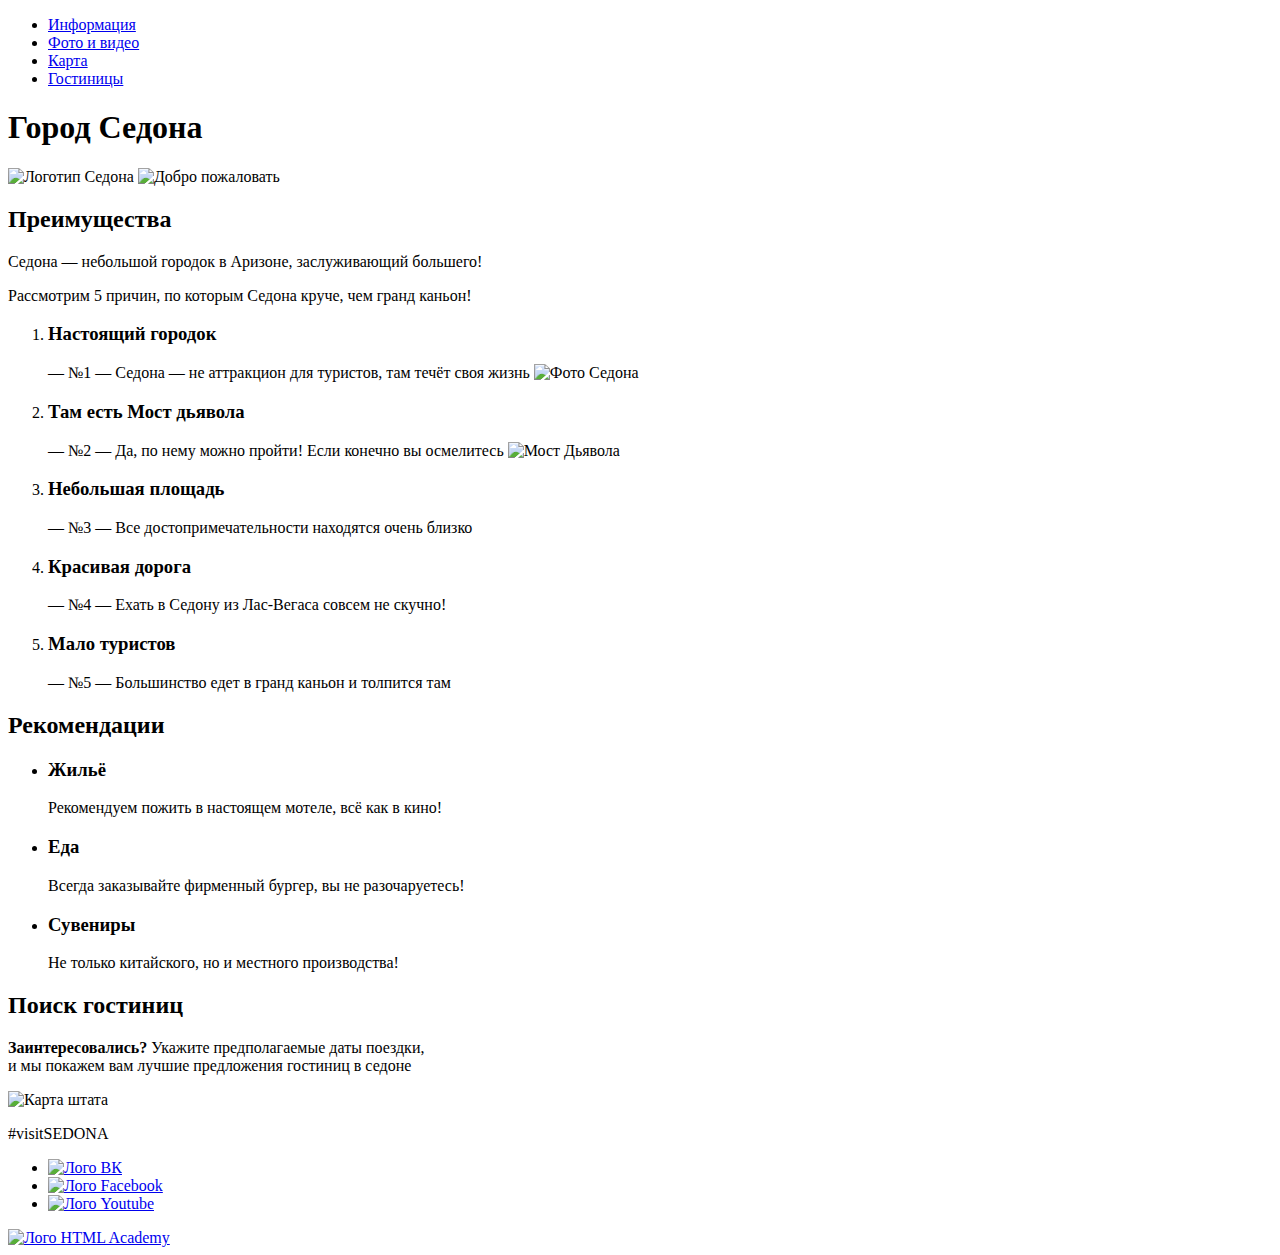
==== index.html @ 4c445e6e "Update index.html" ====
<!DOCTYPE html>
<html lang="ru">
  <head>
    <meta charset="utf-8">
    <title>HTML Academy: Седона</title>
  </head>
  <body>
    <header>
      
      <nav>
        <ul>
          <li><a href="info.html">Информация</a></li>
          <li><a href="media.html">Фото и видео</a></li>
          <li><a href="map.html">Карта</a></li>
          <li><a href="hotels.html">Гостиницы</a></li>
        </ul>
      </nav>
      <h1>Город Седона</h1>
      <img src="logo-sedona.png" alt="Логотип Cедона">
      <img src="welcome.png" alt="Добро пожаловать">
    </header>
    <main>
      <section>
        <h2>Преимущества</h2>
        <p>Седона — небольшой городок в Аризоне, заслуживающий большего!</p>
        <p>Рассмотрим 5 причин, по которым Седона круче, чем гранд каньон!</p>
        <ol>
          <li>
            <h3>Настоящий городок</h3> 
            — №1 — Седона — не аттракцион для туристов, там течёт своя жизнь
            <img src="sedona1.jpg" alt="Фото Седона">
          </li>
          <li>
            <h3>Там есть Мост дьявола</h3>
            — №2 — Да, по нему можно пройти! Если конечно вы осмелитесь
            <img src="devil-bridge.jpg" alt="Мост Дьявола">
          </li>
          <li>
            <h3>Небольшая площадь</h3> 
            — №3 — Все достопримечательности находятся очень близко
          </li>
          <li> 
            <h3>Красивая дорога</h3> 
            — №4 — Ехать в Седону из Лас-Вегаса совсем не скучно!
          </li>
          <li> 
            <h3>Мало туристов</h3> — №5 — Большинство едет в гранд каньон и толпится там
          </li>
        </ol>
      </section>
      <section>
        <h2>Рекомендации</h2>
        <ul>
          <li>
            <h3>Жильё</h3>
            Рекомендуем пожить в настоящем мотеле, всё как в кино!
          </li>
          <li>
            <h3>Еда</h3>
            Всегда заказывайте фирменный бургер, вы не разочаруетесь!
          </li>
          <li>
            <h3>Сувениры</h3>
            Не только китайского, но и местного производства!
          </li>
        </ul>
      </section>
      <section>
        <h2>Поиск гостиниц</h2>
        <p>
          <b>Заинтересовались?</b>
          Укажите предполагаемые даты поездки, <br>
          и мы покажем вам лучшие предложения гостиниц в седоне
        </p>
        <!--Здесь будет форма поиска гостиниц-->
        <img src="map.png" alt="Карта штата">
      </section>
    </main>
    <footer>
      <div>
        <p>#visitSEDONA</p>
      </div>
      <div>
        <ul>
          <li>
            <a href="https://vk.com">
              <img src="logo_vk.png" alt="Лого ВК">
            </a>
          </li>
          <li>
              <a href="https://facebook.com">
                <img src="logo_facebook.png" alt="Лого Facebook">
              </a>
            </li>
            <li>
                <a href="https://youtube.com">
                  <img src="logo_youtube.png" alt="Лого Youtube">
                </a>
              </li>
        </ul>
      </div>
      <div>
        <a href="https://htmlacademy.ru/intensive/htmlcss">
          <img src="logo_HTMLacademy" alt="Лого HTML Academy">
        </a>
      </div>
    </footer>
  </body>
</html>
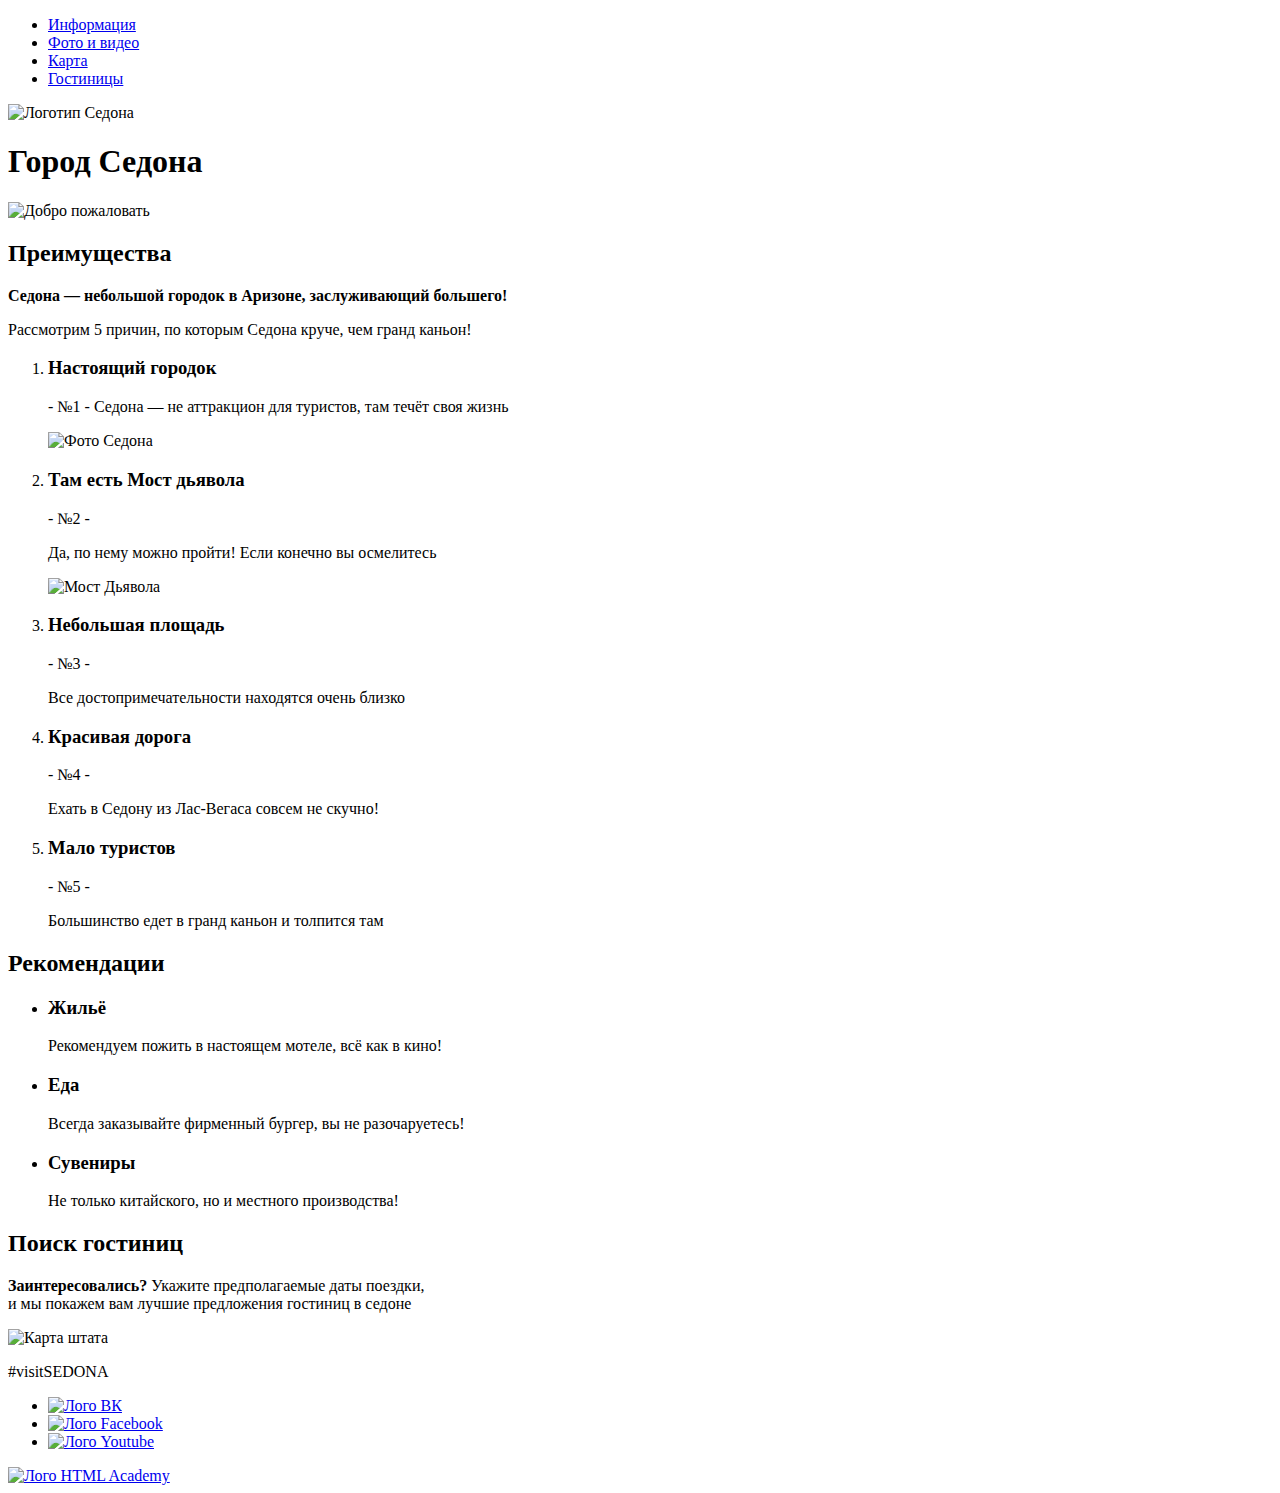
==== commit 1f9aac70: "Update index.html" ====
--- a/index.html
+++ b/index.html
@@ -6,7 +6,6 @@
   </head>
   <body>
     <header>
-      
       <nav>
         <ul>
           <li><a href="info.html">Информация</a></li>
@@ -15,72 +14,76 @@
           <li><a href="hotels.html">Гостиницы</a></li>
         </ul>
       </nav>
-      <h1>Город Седона</h1>
-      <img src="logo-sedona.png" alt="Логотип Cедона">
-      <img src="welcome.png" alt="Добро пожаловать">
+      <a>
+        <img src="logo-sedona.png" alt="Логотип Cедона">
+      </a>
     </header>
     <main>
+        <h1 class="visually-hidden"> Город Седона </h1>
+        <img src="welcome.png" alt="Добро пожаловать">
       <section>
-        <h2>Преимущества</h2>
-        <p>Седона — небольшой городок в Аризоне, заслуживающий большего!</p>
+        <h2 class="visually-hidden">Преимущества</h2>
+        <b>Седона &mdash; небольшой городок в Аризоне, заслуживающий большего!</b>
         <p>Рассмотрим 5 причин, по которым Седона круче, чем гранд каньон!</p>
         <ol>
           <li>
             <h3>Настоящий городок</h3> 
-            — №1 — Седона — не аттракцион для туристов, там течёт своя жизнь
+            <p><span> - &#8470;1 - </span> Седона &mdash; не аттракцион для туристов, там течёт своя жизнь</p>
             <img src="sedona1.jpg" alt="Фото Седона">
           </li>
           <li>
             <h3>Там есть Мост дьявола</h3>
-            — №2 — Да, по нему можно пройти! Если конечно вы осмелитесь
+            <p><span>- &#8470;2 -</span> <p>Да, по нему можно пройти! Если конечно вы осмелитесь</p>
             <img src="devil-bridge.jpg" alt="Мост Дьявола">
           </li>
           <li>
             <h3>Небольшая площадь</h3> 
-            — №3 — Все достопримечательности находятся очень близко
+            <p><span>- &#8470;3 -</span> <p>Все достопримечательности находятся очень близко</p>
           </li>
           <li> 
             <h3>Красивая дорога</h3> 
-            — №4 — Ехать в Седону из Лас-Вегаса совсем не скучно!
+            <p><span>- &#8470;4 -</span> <p>Ехать в Седону из Лас-Вегаса совсем не скучно!</p>
           </li>
           <li> 
-            <h3>Мало туристов</h3> — №5 — Большинство едет в гранд каньон и толпится там
+            <h3>Мало туристов</h3> 
+            <p><span>- &#8470;5 -</span> <p>Большинство едет в гранд каньон и толпится там</p>
           </li>
         </ol>
-      </section>
-      <section>
-        <h2>Рекомендации</h2>
+        <h2 class="visually-hidden">Рекомендации</h2>
         <ul>
           <li>
             <h3>Жильё</h3>
-            Рекомендуем пожить в настоящем мотеле, всё как в кино!
+            <p>Рекомендуем пожить в настоящем мотеле, всё как в кино!</p>
           </li>
           <li>
             <h3>Еда</h3>
-            Всегда заказывайте фирменный бургер, вы не разочаруетесь!
+            <p>Всегда заказывайте фирменный бургер, вы не разочаруетесь!</p>
           </li>
           <li>
             <h3>Сувениры</h3>
-            Не только китайского, но и местного производства!
+            <p>Не только китайского, но и местного производства!</p>
           </li>
         </ul>
       </section>
       <section>
-        <h2>Поиск гостиниц</h2>
+        <h2 class="visually-hidden">Поиск гостиниц</h2>
         <p>
           <b>Заинтересовались?</b>
           Укажите предполагаемые даты поездки, <br>
           и мы покажем вам лучшие предложения гостиниц в седоне
         </p>
-        <!--Здесь будет форма поиска гостиниц-->
-        <img src="map.png" alt="Карта штата">
+        <!--Форма поиска гостиниц-->
+      </section>
+      <section>
+          <img src="map.png" alt="Карта штата">
       </section>
     </main>
     <footer>
       <div>
-        <p>#visitSEDONA</p>
+        <p> &#35;visitSEDONA</p>
       </div>
       <div>
+        <!--Перенести картинки в стили (не являются контентом)-->
         <ul>
           <li>
             <a href="https://vk.com">
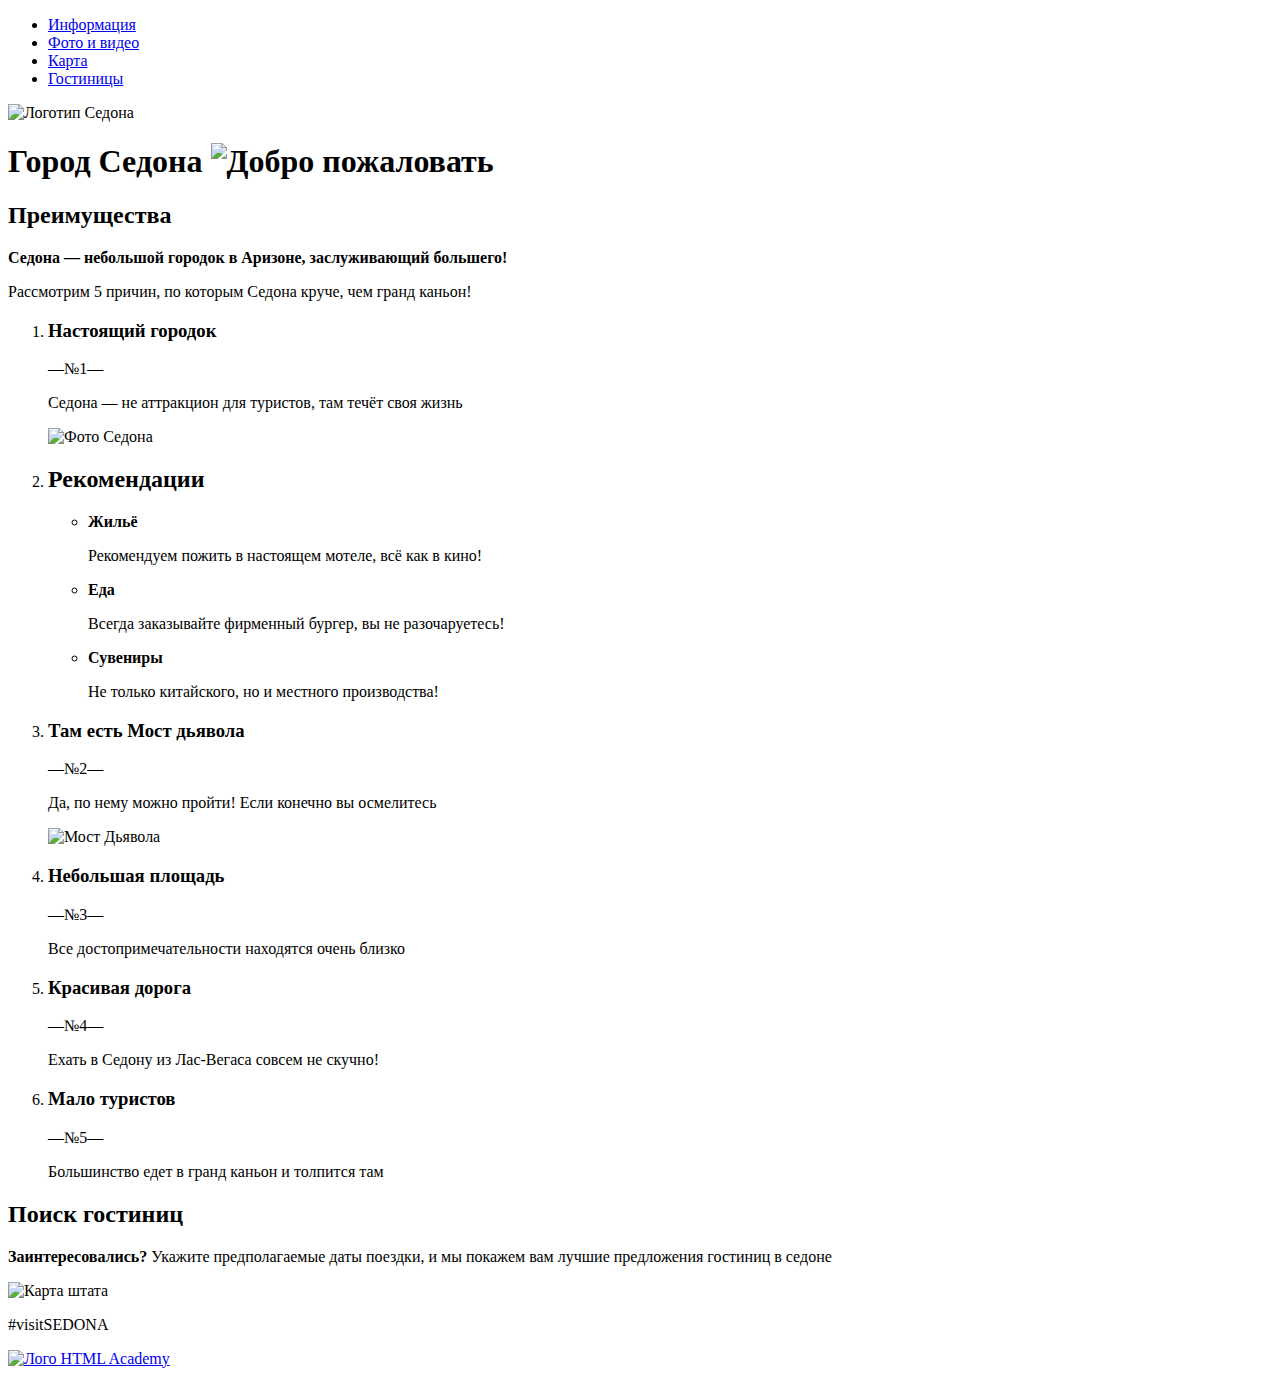
==== commit 4825193a: "Update index.html" ====
--- a/index.html
+++ b/index.html
@@ -15,12 +15,14 @@
         </ul>
       </nav>
       <a>
-        <img src="logo-sedona.png" alt="Логотип Cедона">
+        <img src="logo.png" alt="Логотип Cедона">
       </a>
     </header>
     <main>
-        <h1 class="visually-hidden"> Город Седона </h1>
-        <img src="welcome.png" alt="Добро пожаловать">
+        <h1> 
+          <span class="visually-hidden">Город Седона</span> 
+          <img src="wilcome.png" alt="Добро пожаловать">
+        </h1>
       <section>
         <h2 class="visually-hidden">Преимущества</h2>
         <b>Седона &mdash; небольшой городок в Аризоне, заслуживающий большего!</b>
@@ -28,48 +30,65 @@
         <ol>
           <li>
             <h3>Настоящий городок</h3> 
-            <p><span> - &#8470;1 - </span> Седона &mdash; не аттракцион для туристов, там течёт своя жизнь</p>
+              <span> &mdash;&#8470;1&mdash; </span> 
+              <p>
+              Седона &mdash; не аттракцион для туристов, там течёт своя жизнь
+              </p>
             <img src="sedona1.jpg" alt="Фото Седона">
           </li>
           <li>
+              <h2 class="visually-hidden">Рекомендации</h2>
+              <ul>
+                  <li>
+                    <b>Жильё</b>
+                    <p>Рекомендуем пожить в настоящем мотеле, всё как в кино!</p>
+                  </li>
+                  <li>
+                    <b>Еда</b>
+                    <p>Всегда заказывайте фирменный бургер, вы не разочаруетесь!</p>
+                  </li>
+                  <li>
+                    <b>Сувениры</b>
+                    <p>Не только китайского, но и местного производства!</p>
+                  </li>
+                </ul>
+          </li>
+          <li>
             <h3>Там есть Мост дьявола</h3>
-            <p><span>- &#8470;2 -</span> <p>Да, по нему можно пройти! Если конечно вы осмелитесь</p>
+              <span> &mdash;&#8470;2&mdash; </span>
+              <p>
+              Да, по нему можно пройти! Если конечно вы осмелитесь
+              </p>
             <img src="devil-bridge.jpg" alt="Мост Дьявола">
           </li>
           <li>
             <h3>Небольшая площадь</h3> 
-            <p><span>- &#8470;3 -</span> <p>Все достопримечательности находятся очень близко</p>
+              <span> &mdash;&#8470;3&mdash; </span>            
+              <p>
+              Все достопримечательности находятся очень близко
+              </p>
           </li>
           <li> 
             <h3>Красивая дорога</h3> 
-            <p><span>- &#8470;4 -</span> <p>Ехать в Седону из Лас-Вегаса совсем не скучно!</p>
+              <span> &mdash;&#8470;4&mdash; </span> 
+              <p>
+              Ехать в Седону из Лас-Вегаса совсем не скучно!
+              </p>
           </li>
           <li> 
-            <h3>Мало туристов</h3> 
-            <p><span>- &#8470;5 -</span> <p>Большинство едет в гранд каньон и толпится там</p>
+            <h3>Мало туристов</h3>
+            <span> &mdash;&#8470;5&mdash; </span>
+            <p>
+              Большинство едет в гранд каньон и толпится там
+            </p>
           </li>
         </ol>
-        <h2 class="visually-hidden">Рекомендации</h2>
-        <ul>
-          <li>
-            <h3>Жильё</h3>
-            <p>Рекомендуем пожить в настоящем мотеле, всё как в кино!</p>
-          </li>
-          <li>
-            <h3>Еда</h3>
-            <p>Всегда заказывайте фирменный бургер, вы не разочаруетесь!</p>
-          </li>
-          <li>
-            <h3>Сувениры</h3>
-            <p>Не только китайского, но и местного производства!</p>
-          </li>
-        </ul>
       </section>
       <section>
         <h2 class="visually-hidden">Поиск гостиниц</h2>
         <p>
           <b>Заинтересовались?</b>
-          Укажите предполагаемые даты поездки, <br>
+          Укажите предполагаемые даты поездки,
           и мы покажем вам лучшие предложения гостиниц в седоне
         </p>
         <!--Форма поиска гостиниц-->
@@ -83,7 +102,7 @@
         <p> &#35;visitSEDONA</p>
       </div>
       <div>
-        <!--Перенести картинки в стили (не являются контентом)-->
+        <!-- Перенести картинки в стили (не являются контентом)
         <ul>
           <li>
             <a href="https://vk.com">
@@ -101,10 +120,11 @@
                 </a>
               </li>
         </ul>
+        -->
       </div>
       <div>
         <a href="https://htmlacademy.ru/intensive/htmlcss">
-          <img src="logo_HTMLacademy" alt="Лого HTML Academy">
+          <img src="logo_HTMLacademy.png" alt="Лого HTML Academy">
         </a>
       </div>
     </footer>
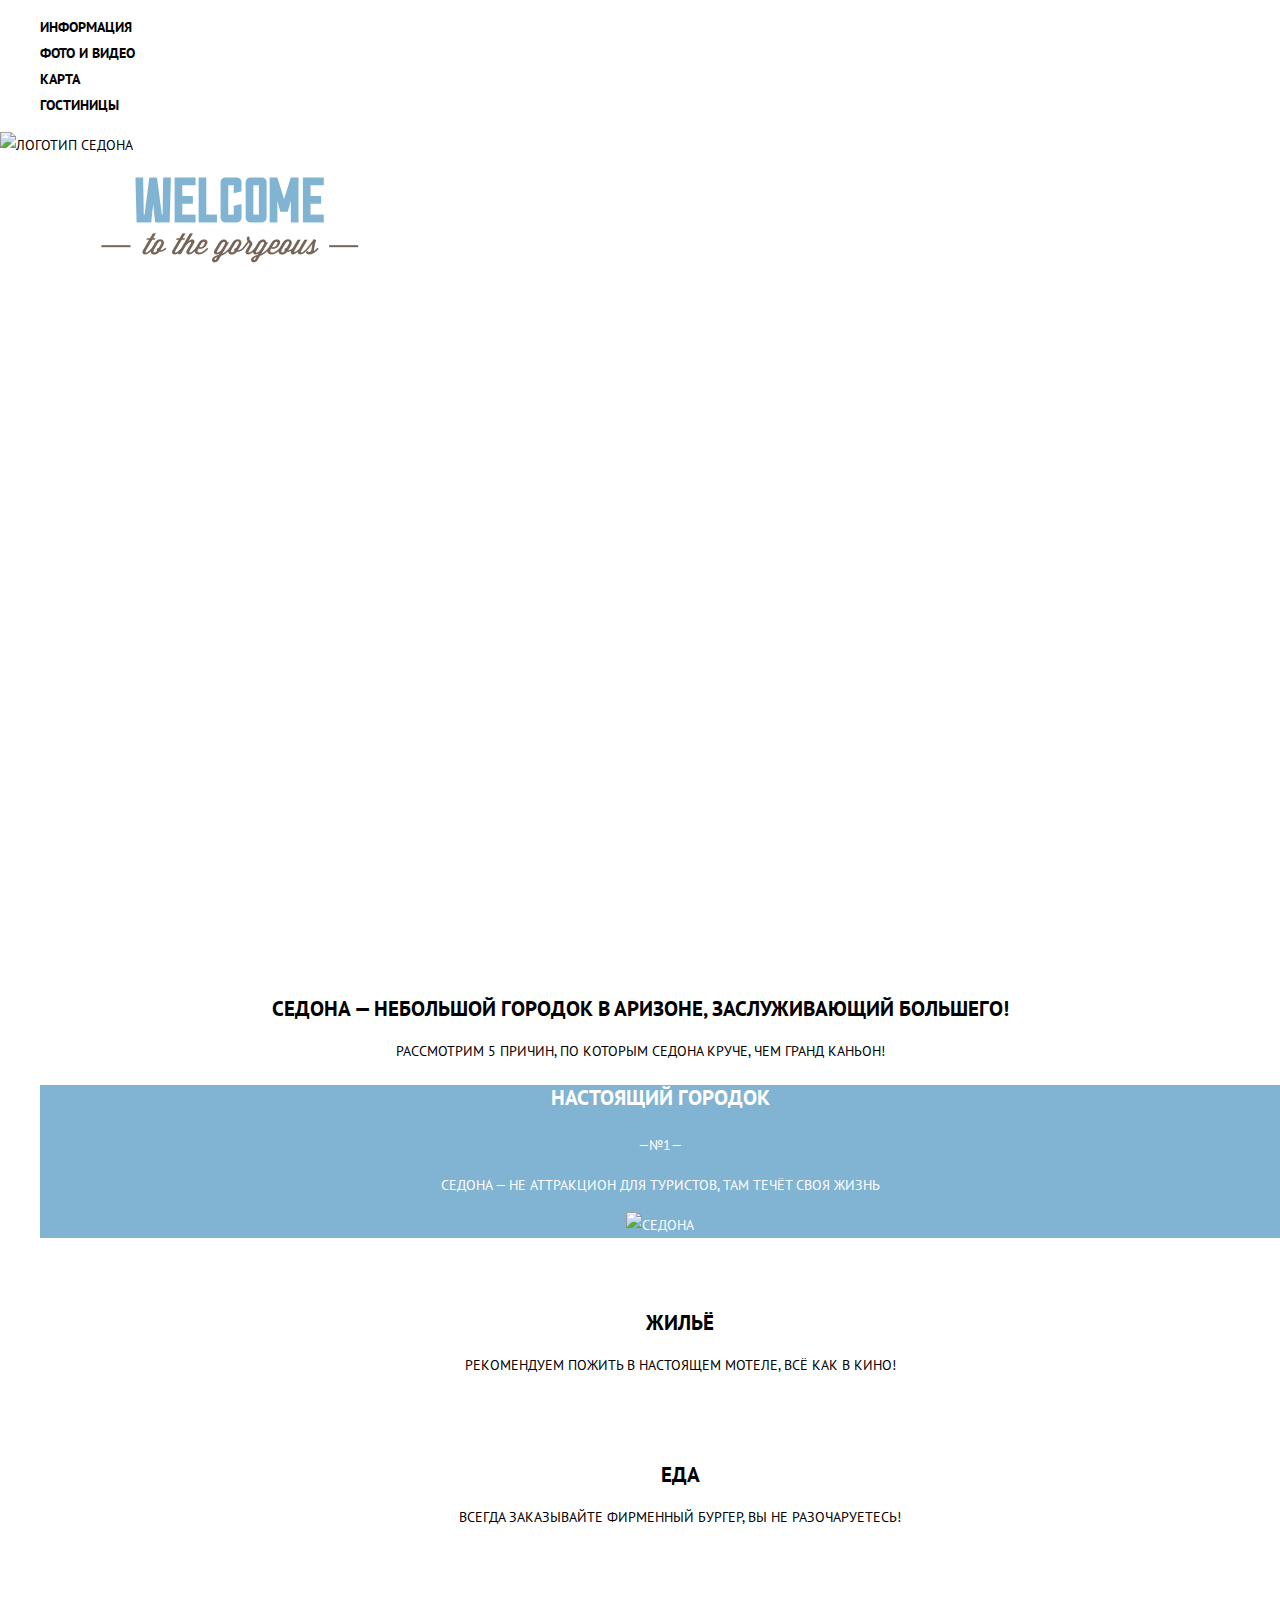
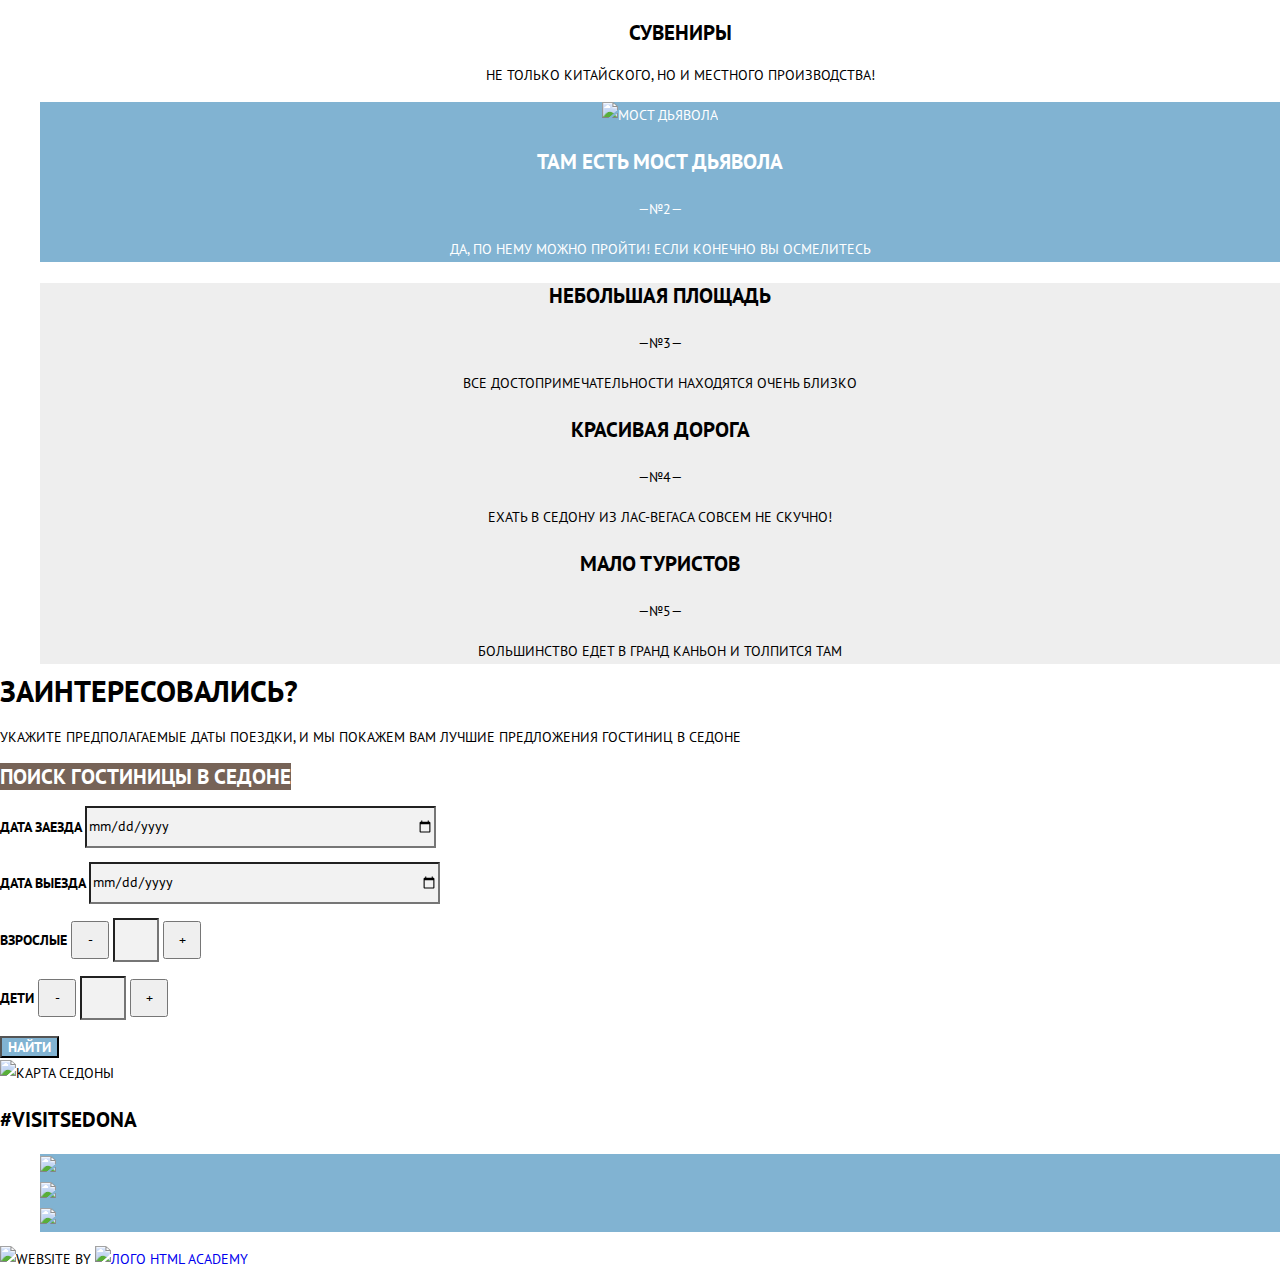
==== commit 5bfdb2a4: "Update index.html" ====
--- a/index.html
+++ b/index.html
@@ -3,32 +3,98 @@
   <head>
     <meta charset="utf-8">
     <title>HTML Academy: Седона</title>
+    <link href="https://fonts.googleapis.com/css?family=PT+Sans:400,700&display=swap&subset=cyrillic" rel="stylesheet">
+    <link href="css/normalize.css" rel="stylesheet">
+    <link href="css/style.css" rel="stylesheet">
   </head>
   <body>
     <header>
-      <nav>
-        <ul>
-          <li><a href="info.html">Информация</a></li>
-          <li><a href="media.html">Фото и видео</a></li>
-          <li><a href="map.html">Карта</a></li>
+      <nav class="main-navigation">
+        <ul class="site-navigation">
+          <li><a href="info.html" >Информация</a></li>
+          <li><a href="#">Фото и видео</a></li>
+          <li><a href="#">Карта</a></li>
           <li><a href="hotels.html">Гостиницы</a></li>
         </ul>
       </nav>
       <a>
-        <img src="logo.png" alt="Логотип Cедона">
+        <img src="img/logo_sedona.svg" alt="Логотип Cедона">
       </a>
     </header>
     <main>
         <h1> 
           <span class="visually-hidden">Город Седона</span> 
-          <img src="wilcome.png" alt="Добро пожаловать">
+          <div class="logo-background">
+            <img src="img/welcome.png" alt="Добро пожаловать" width="459px" height="353px">
+          </div>
         </h1>
-      <section>
+      <section class="advantages">
         <h2 class="visually-hidden">Преимущества</h2>
-        <b>Седона &mdash; небольшой городок в Аризоне, заслуживающий большего!</b>
+        <b class="title">Седона &mdash; небольшой городок в Аризоне, заслуживающий большего!</b>
         <p>Рассмотрим 5 причин, по которым Седона круче, чем гранд каньон!</p>
-        <ol>
+        <ul>
+          <li class="advantages-item advantages-item--background">
+            <div class="advantages-item__text">
+              <h3 class="title">Настоящий городок</h3>
+              <span> &mdash;&#8470;1&mdash; </span>
+              <p>Седона — не аттракцион для туристов, там течёт своя жизнь</p>
+            </div>
+            <img src="img/photo_1.jpg"  width="800" height="260" alt="Седона">
+          </li>
           <li>
+            <ul class="recommendations">
+              <li>
+                <div class="recommendations-icon recommendations-icon--1"></div>
+                <b class="title">Жильё</b>
+                <p>Рекомендуем пожить в настоящем мотеле, всё как в кино!</p>
+              </li>
+              <li>
+                <div class="recommendations-icon recommendations-icon--2"></div>
+                <b class="title">Еда</b>
+                <p>Всегда заказывайте фирменный бургер, вы не разочаруетесь!</p>
+              </li>
+              <li>
+                <div class="recommendations-icon recommendations-icon--3"></div>
+                <b class="title">Сувениры</b>
+                <p>Не только китайского, но и местного производства!</p>
+              </li>
+            </ul>
+          </li>
+          <li class="advantages-item advantages-item--background">
+            <img src="img/devil-bridge.jpg" width="800" height="260" alt="Мост Дьявола">
+              <div class="advantages-item__text">
+                <h3 class="title">Там есть Мост дьявола</h3>
+                <span> &mdash;&#8470;2&mdash; </span>
+                <p>Да, по нему можно пройти! Если конечно вы осмелитесь</p>
+              </div>
+          </li>
+          <div class="grey-background">
+            <li class="advantages-item">
+              <div class="advantages-item__text">
+                  <h3 class="title">Небольшая площадь</h3> 
+                  <span> &mdash;&#8470;3&mdash; </span>            
+                  <p>Все достопримечательности находятся очень близко</p>
+              </div>
+          </li>
+          <li class="advantages-item">
+              <div class="advantages-item__text">
+                  <h3 class="title">Красивая дорога</h3> 
+                  <span> &mdash;&#8470;4&mdash; </span> 
+                  <p>Ехать в Седону из Лас-Вегаса совсем не скучно!</p>
+              </div>
+          </li>
+          <li class="advantages-item">
+            <div class="advantages-item__text">
+              <h3 class="title">Мало туристов</h3>
+              <span> &mdash;&#8470;5&mdash; </span>
+              <p>Большинство едет в гранд каньон и толпится там</p>
+            </div>
+          </li>
+        </div>
+        </ul>
+      </section>
+        <!-- <ol class="advantages-list">
+          <li class="advantage-item">
             <h3>Настоящий городок</h3> 
               <span> &mdash;&#8470;1&mdash; </span> 
               <p>
@@ -36,24 +102,23 @@
               </p>
             <img src="sedona1.jpg" alt="Фото Седона">
           </li>
-          <li>
-              <h2 class="visually-hidden">Рекомендации</h2>
-              <ul>
-                  <li>
-                    <b>Жильё</b>
-                    <p>Рекомендуем пожить в настоящем мотеле, всё как в кино!</p>
-                  </li>
-                  <li>
-                    <b>Еда</b>
-                    <p>Всегда заказывайте фирменный бургер, вы не разочаруетесь!</p>
-                  </li>
-                  <li>
-                    <b>Сувениры</b>
-                    <p>Не только китайского, но и местного производства!</p>
-                  </li>
-                </ul>
-          </li>
-          <li>
+          <li>         
+            <ul class="recommendations">
+              <li class="recommendation-item">
+                <b>Жильё</b>
+                <p>Рекомендуем пожить в настоящем мотеле, всё как в кино!</p>
+              </li>
+              <li class="recommendation-item">
+                <b>Еда</b>
+                <p>Всегда заказывайте фирменный бургер, вы не разочаруетесь!</p>
+              </li>
+              <li class="recommendation-item">
+                <b>Сувениры</b>
+                 <p>Не только китайского, но и местного производства!</p>
+              </li>
+            </ul>
+          </li>          
+          <li class="advantage-item">
             <h3>Там есть Мост дьявола</h3>
               <span> &mdash;&#8470;2&mdash; </span>
               <p>
@@ -61,70 +126,92 @@
               </p>
             <img src="devil-bridge.jpg" alt="Мост Дьявола">
           </li>
-          <li>
+          <li class="advantage-item">
             <h3>Небольшая площадь</h3> 
               <span> &mdash;&#8470;3&mdash; </span>            
               <p>
               Все достопримечательности находятся очень близко
               </p>
           </li>
-          <li> 
+          <li class="advantage-item"> 
             <h3>Красивая дорога</h3> 
               <span> &mdash;&#8470;4&mdash; </span> 
               <p>
               Ехать в Седону из Лас-Вегаса совсем не скучно!
               </p>
           </li>
-          <li> 
+          <li class="advantage-item"> 
             <h3>Мало туристов</h3>
             <span> &mdash;&#8470;5&mdash; </span>
             <p>
               Большинство едет в гранд каньон и толпится там
             </p>
           </li>
-        </ol>
-      </section>
-      <section>
+        </ol> -->
+
+      <section class="modal">
         <h2 class="visually-hidden">Поиск гостиниц</h2>
+        <b class="modal-subtitle">Заинтересовались?</b>
         <p>
-          <b>Заинтересовались?</b>
           Укажите предполагаемые даты поездки,
           и мы покажем вам лучшие предложения гостиниц в седоне
         </p>
-        <!--Форма поиска гостиниц-->
+          <a class="brown-button">Поиск гостиницы в Седоне</a>
+        <form action="https://echo.htmlacademy.ru" method="post" class="modal-form">
+          <p>
+            <label for="arrival-date">Дата заезда</label>
+            <input type="date" id="arrival-date" class="modal-item">
+          </p>
+          <p>
+            <label for="date-of-depature">Дата выезда</label>
+            <input type="date" id="date-of-depature"  class="modal-item">
+          </p>
+          <p>
+            <label for="adults">Взрослые</label>
+            <button class="modal-button">-</button>
+            <input type="number" id="adults"  class="modal-item">
+            <button class="modal-button">+</button>
+          </p>
+          <p>
+            <label for="children">Дети</label>
+            <button type="button"  class="modal-button">-</button>
+            <input type="number" id="children"  class="modal-item">
+            <button type="button"  class="modal-button">+</button>
+          </p>
+          <button type="submit" class="blue-button">Найти</button>
+        </form>
       </section>
-      <section>
-          <img src="map.png" alt="Карта штата">
-      </section>
+        <div class="map">
+          <img src="img/map.jpg" alt="Карта Седоны" width="1200px" height="594px">
+        </div>
     </main>
     <footer>
-      <div>
+      <div class="hashtag">
         <p> &#35;visitSEDONA</p>
       </div>
       <div>
-        <!-- Перенести картинки в стили (не являются контентом)
         <ul>
-          <li>
-            <a href="https://vk.com">
-              <img src="logo_vk.png" alt="Лого ВК">
+          <li class="icon">
+            <a href="https://twiiter.com" aria-label="Седона в Твиттере">
+              <img src="img/twitter.svg">
             </a>
           </li>
-          <li>
-              <a href="https://facebook.com">
-                <img src="logo_facebook.png" alt="Лого Facebook">
-              </a>
-            </li>
-            <li>
-                <a href="https://youtube.com">
-                  <img src="logo_youtube.png" alt="Лого Youtube">
-                </a>
-              </li>
+          <li class="icon">
+            <a href="https://facebook.com" aria-label="Седона в Фейсбуке">
+              <img src="img/fb-icon.svg">
+            </a>
+          </li>
+          <li class="icon">
+            <a href="https://youtube.com" aria-label="Седона на Ютубе">
+              <img src="img/youtube.svg">
+            </a>
+          </li>
         </ul>
-        -->
       </div>
       <div>
-        <a href="https://htmlacademy.ru/intensive/htmlcss">
-          <img src="logo_HTMLacademy.png" alt="Лого HTML Academy">
+        <img src="img/website_by.png" alt="website by">
+          <a href="https://htmlacademy.ru/intensive/htmlcss">
+            <img src="img/logo_academy.png" alt="Лого HTML Academy" class="logo_academy">
         </a>
       </div>
     </footer>
--- a/css/style.css
+++ b/css/style.css
@@ -0,0 +1,225 @@
+body {
+    margin: 0 auto;
+    padding: 0;
+
+    font-family: 'PT Sans', sans-serif;
+    font-size: 14px;
+    line-height: 26px;
+    font-weight: 400;
+    color: #000000;
+    text-transform: uppercase;
+
+    background-color: #ffffff;
+}
+
+.visually-hidden {
+    position: absolute;
+    clip: rect(0 0 0 0);
+    width: 1px;
+    height: 1px;
+    margin: -1px;
+}
+
+a {
+    text-decoration: none;
+}
+
+.main-navigation {
+    font-weight: 700;
+    line-height: 26px;
+}
+
+.site-navigation {
+    list-style: none;
+}
+
+.site-navigation a {
+    color: #000000
+}
+
+.site-navigation a:hover,
+.site-navigation a:focus {
+    color: #81b3d2;
+}
+
+.site-navigation a:active {
+    opacity: 0.3;
+    color: #000000;
+}
+
+.logo-background {
+    background-image: 
+        url("../img/polygon.svg"),
+        url("../img/background_photo.jpg");
+    background-repeat: no-repeat;
+    background-position: bottom;
+    width: 1200px;
+    height: 800px;
+}
+
+.title {
+    font-size: 21px;
+    font-weight: 700;
+}
+
+.advantages,
+.reccomendations {
+    text-align: center;
+}
+
+.advantages li,
+.reccomendations li {
+    list-style: none;
+}
+
+.advantages-item--background {
+    background-color: #81b3d2;
+    color: #ffffff;
+} 
+
+.grey-background {
+    background-color: #eeeeee;
+}
+
+.recommendations-icon--1 {
+    margin: 0 auto;
+    width: 75px;
+    height: 72px;
+    background-image: url("../img/icon-1.png");
+    background-position: center;
+}
+
+.recommendations-icon--2 {
+    margin: 0 auto;
+    width: 74px;
+    height: 70px;
+    background-image: url("../img/icon-2.png");
+    background-position: center;
+}
+
+.recommendations-icon--3 {
+    margin: 0 auto;
+    width: 64px;
+    height: 76px;
+    background-image: url("../img/icon-3.png");
+    background-position: center;
+}
+
+.modal {
+
+}
+
+.modal a {
+    font-size: 21px;
+    font-weight: 700;
+    line-height: 26px;
+}
+
+.modal-subtitle {
+    font-size: 30px;
+}
+
+.modal-form {
+    font-weight: 700;
+}
+
+.modal-item {
+    background-color: #f2f2f2;
+}
+
+input[type="date"] {
+    width: 346px;
+    height: 38px;
+}
+
+input[type="number"] {
+    width: 38px;
+    height: 38px;
+}
+
+.modal-button {
+    width: 38px;
+    height: 38px;
+    /* background-image: url("../img/minus.svg") no-repeat; */
+    background-color #f2f2f2;
+}
+
+.brown-button {
+    color: #ffffff;
+    background-color: #766357;
+    text-transform: uppercase;
+    font-weight: 700;
+}
+
+.blue-button {
+    color: #ffffff;
+    background-color: #81b3d2;
+    text-transform: uppercase;
+    font-weight: 700;
+}
+
+/* .map {
+    width: 1200px;
+    height: 594px;
+    background-image: url("../img/map.jpg");
+} */
+
+.hashtag {
+    font-size: 21px;
+    font-weight: 700;
+    line-height: 26px;
+}
+
+.icon {
+    background-color: #81b3d2;
+    list-style: none;
+}
+
+.icon:hover,
+.icon:focus {
+    background-color: #669ec0;
+}
+
+.icon:active {
+    background-color: #5496bd;
+}
+
+/* hotels.html */
+
+.hotels {
+
+}
+
+.hotels-list__items {
+    list-style: none;
+}
+
+.hotels-list__name {
+    font-size: 21px;
+    font-weight: 700;
+    line-height: 26px;
+}
+
+.hotel-rating {
+    width: 110px;
+    height: 27px;
+    background-color: #f2f2f2;
+}
+
+.hotel-rating__4 {
+    width: 70px;
+    height: 18px;
+    background: url("../img/stars.svg") 18px 17px;
+}
+
+.hotel-rating__3 {
+    width: 55px;
+    height: 18px;
+    background: url("../img/stars.svg") 18px 17px;
+}
+
+.hotel-rating__2 {
+    width: 35px;
+    height: 18px;
+    background: url("../img/stars.svg") 18px 17px;
+}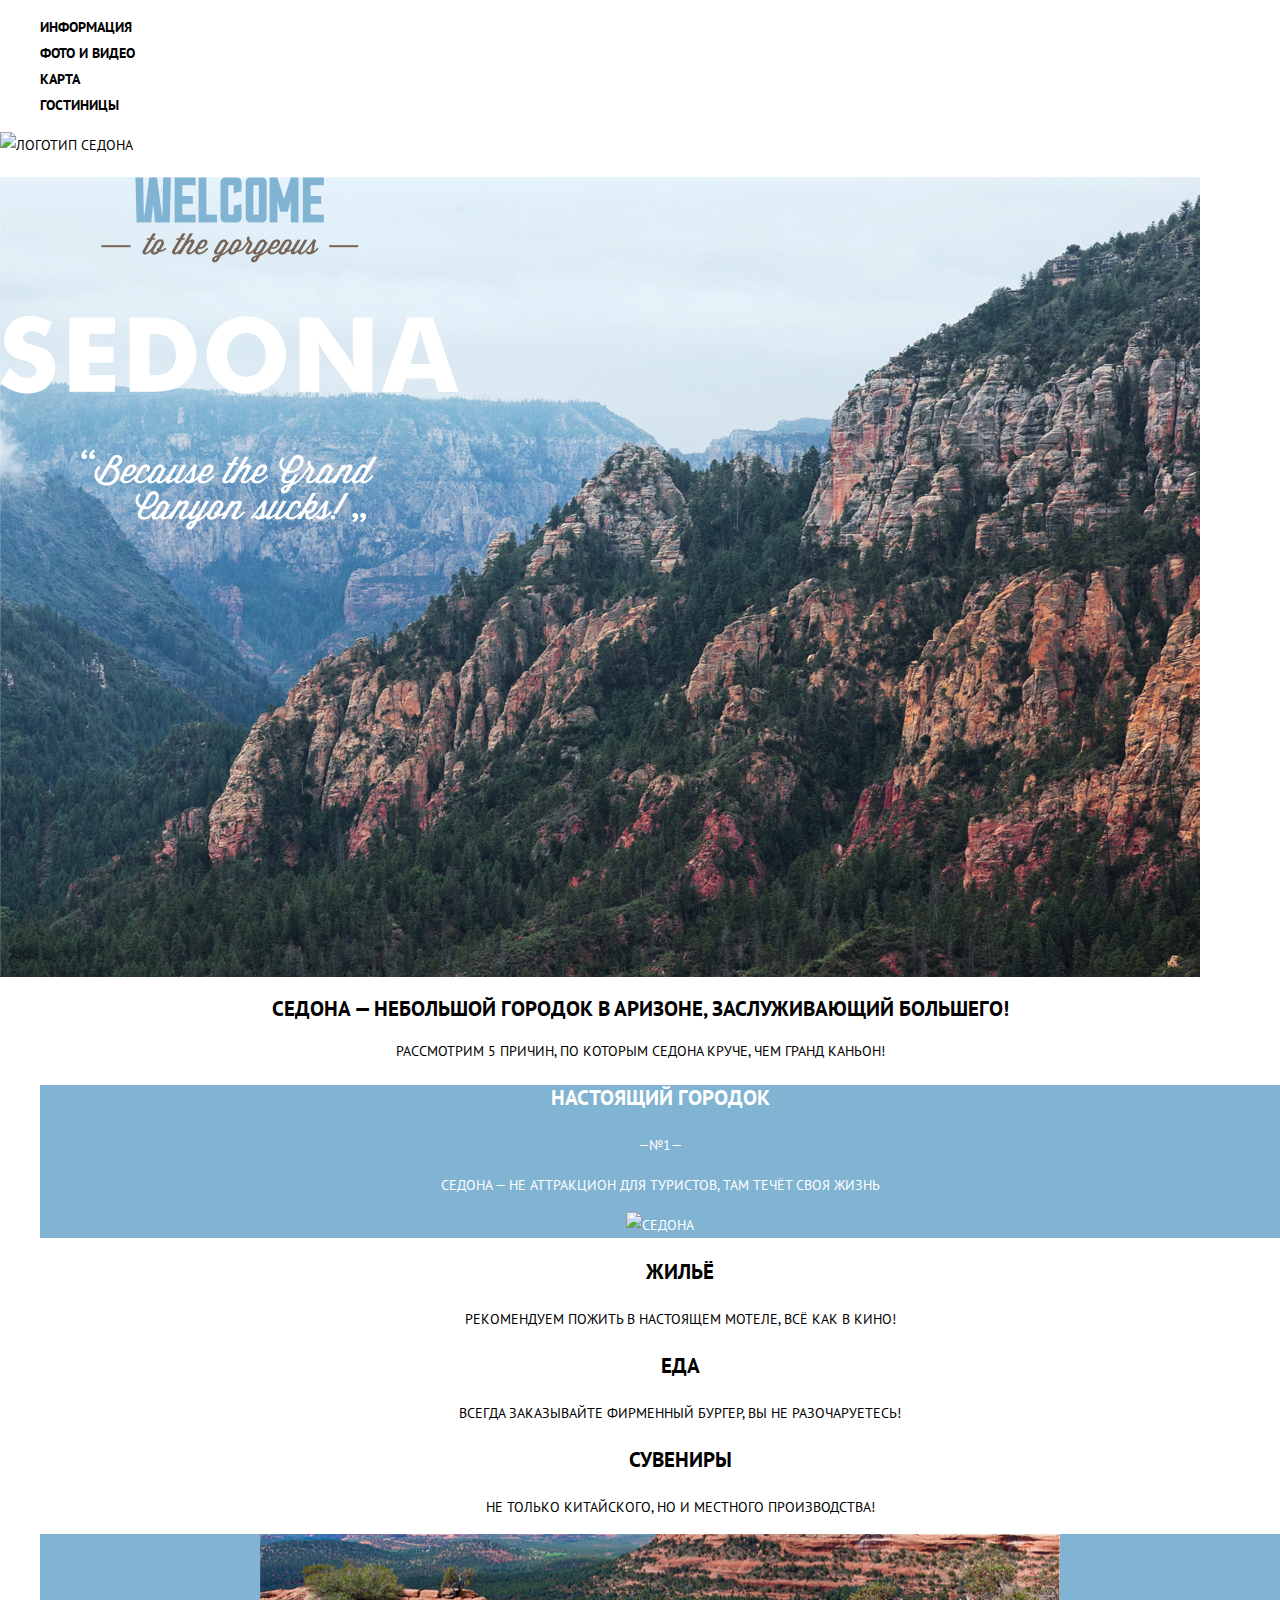
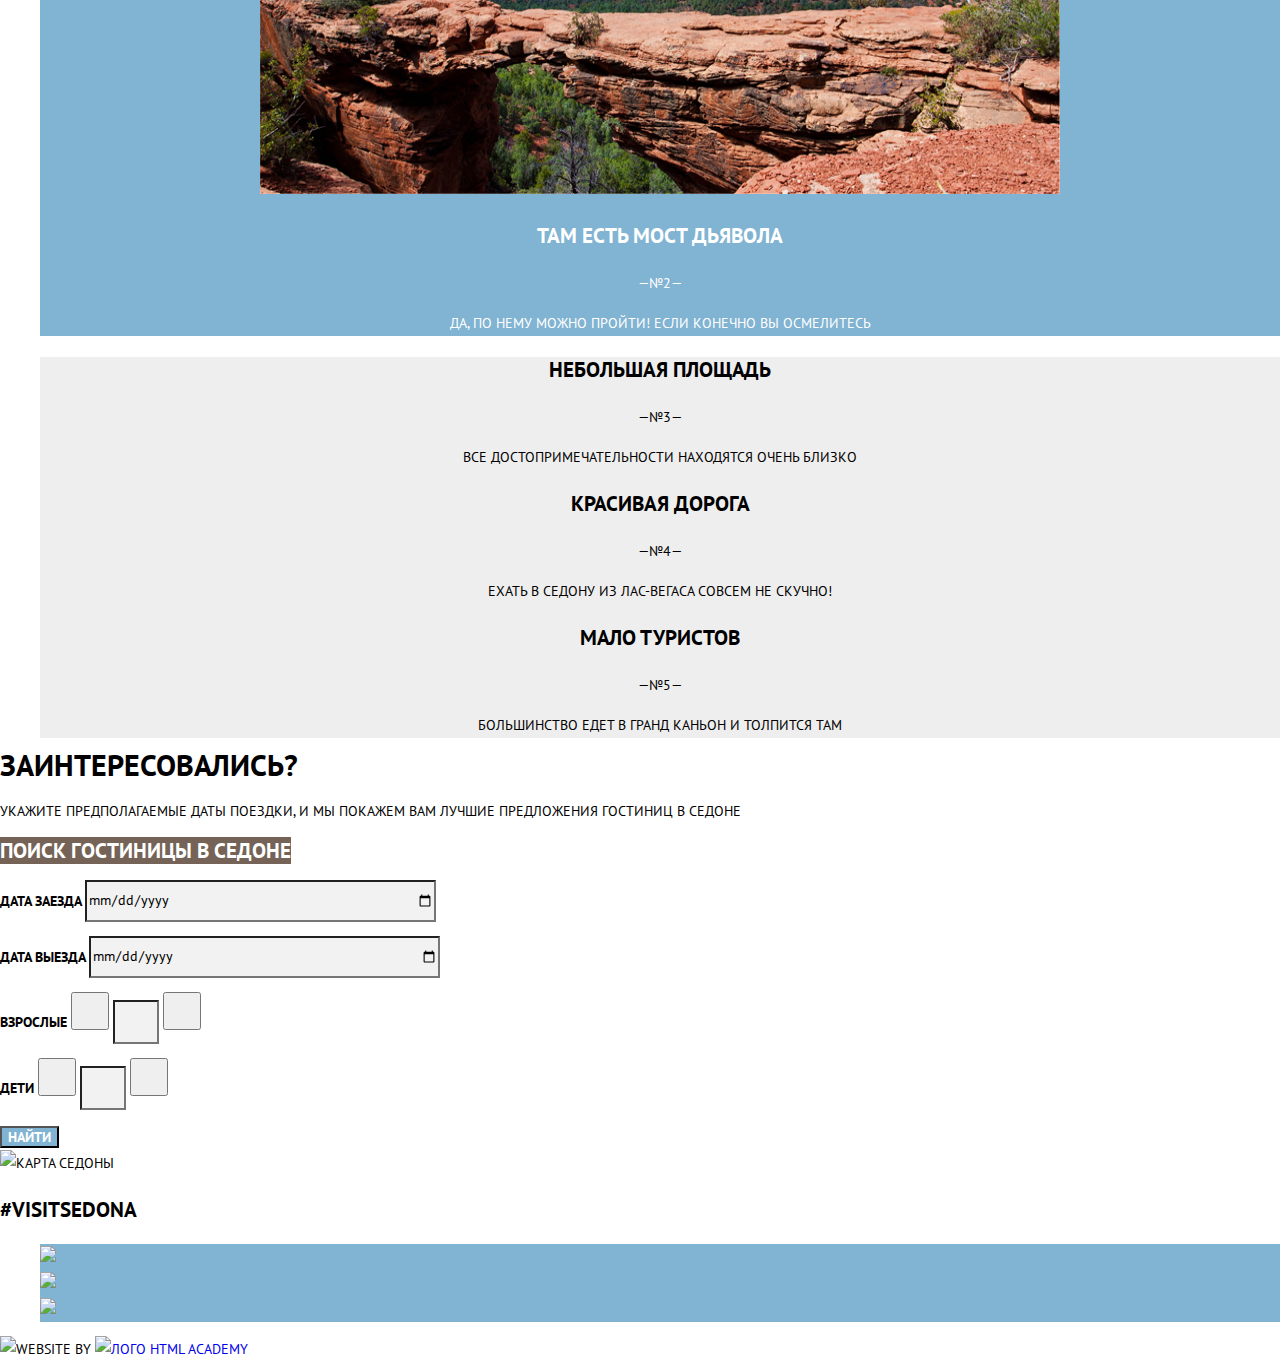
==== commit ea989b4c: "Update index.html" ====
--- a/index.html
+++ b/index.html
@@ -44,18 +44,15 @@
           <li>
             <ul class="recommendations">
               <li>
-                <div class="recommendations-icon recommendations-icon--1"></div>
-                <b class="title">Жильё</b>
+                <h3 class="title recommendations-title recommendations-title--house">Жильё</h3>
                 <p>Рекомендуем пожить в настоящем мотеле, всё как в кино!</p>
               </li>
               <li>
-                <div class="recommendations-icon recommendations-icon--2"></div>
-                <b class="title">Еда</b>
+                <h3 class="title recommendations-title recommendations-title--food">Еда</h3>
                 <p>Всегда заказывайте фирменный бургер, вы не разочаруетесь!</p>
               </li>
               <li>
-                <div class="recommendations-icon recommendations-icon--3"></div>
-                <b class="title">Сувениры</b>
+                <h3 class="title recommendations-title recommendations-title--souvenirs">Сувениры</h3>
                 <p>Не только китайского, но и местного производства!</p>
               </li>
             </ul>
@@ -93,62 +90,6 @@
         </div>
         </ul>
       </section>
-        <!-- <ol class="advantages-list">
-          <li class="advantage-item">
-            <h3>Настоящий городок</h3> 
-              <span> &mdash;&#8470;1&mdash; </span> 
-              <p>
-              Седона &mdash; не аттракцион для туристов, там течёт своя жизнь
-              </p>
-            <img src="sedona1.jpg" alt="Фото Седона">
-          </li>
-          <li>         
-            <ul class="recommendations">
-              <li class="recommendation-item">
-                <b>Жильё</b>
-                <p>Рекомендуем пожить в настоящем мотеле, всё как в кино!</p>
-              </li>
-              <li class="recommendation-item">
-                <b>Еда</b>
-                <p>Всегда заказывайте фирменный бургер, вы не разочаруетесь!</p>
-              </li>
-              <li class="recommendation-item">
-                <b>Сувениры</b>
-                 <p>Не только китайского, но и местного производства!</p>
-              </li>
-            </ul>
-          </li>          
-          <li class="advantage-item">
-            <h3>Там есть Мост дьявола</h3>
-              <span> &mdash;&#8470;2&mdash; </span>
-              <p>
-              Да, по нему можно пройти! Если конечно вы осмелитесь
-              </p>
-            <img src="devil-bridge.jpg" alt="Мост Дьявола">
-          </li>
-          <li class="advantage-item">
-            <h3>Небольшая площадь</h3> 
-              <span> &mdash;&#8470;3&mdash; </span>            
-              <p>
-              Все достопримечательности находятся очень близко
-              </p>
-          </li>
-          <li class="advantage-item"> 
-            <h3>Красивая дорога</h3> 
-              <span> &mdash;&#8470;4&mdash; </span> 
-              <p>
-              Ехать в Седону из Лас-Вегаса совсем не скучно!
-              </p>
-          </li>
-          <li class="advantage-item"> 
-            <h3>Мало туристов</h3>
-            <span> &mdash;&#8470;5&mdash; </span>
-            <p>
-              Большинство едет в гранд каньон и толпится там
-            </p>
-          </li>
-        </ol> -->
-
       <section class="modal">
         <h2 class="visually-hidden">Поиск гостиниц</h2>
         <b class="modal-subtitle">Заинтересовались?</b>
@@ -168,15 +109,15 @@
           </p>
           <p>
             <label for="adults">Взрослые</label>
-            <button class="modal-button">-</button>
+            <button class="modal-button modal-button--minus"></button>
             <input type="number" id="adults"  class="modal-item">
-            <button class="modal-button">+</button>
+            <button class="modal-button modal-button--plus"></button>
           </p>
           <p>
             <label for="children">Дети</label>
-            <button type="button"  class="modal-button">-</button>
+            <button type="button"  class="modal-button modal-button--minus"></button>
             <input type="number" id="children"  class="modal-item">
-            <button type="button"  class="modal-button">+</button>
+            <button type="button"  class="modal-button  modal-button--plus"></button>
           </p>
           <button type="submit" class="blue-button">Найти</button>
         </form>
--- a/css/style.css
+++ b/css/style.css
@@ -11,6 +11,8 @@
 
     background-color: #ffffff;
 }
+
+/* Скрытые заголовки */
 
 .visually-hidden {
     position: absolute;
@@ -24,6 +26,8 @@
     text-decoration: none;
 }
 
+/* Навигация */
+
 .main-navigation {
     font-weight: 700;
     line-height: 26px;
@@ -46,6 +50,8 @@
     opacity: 0.3;
     color: #000000;
 }
+
+/* Картинка-приветствие */
 
 .logo-background {
     background-image: 
@@ -57,6 +63,8 @@
     height: 800px;
 }
 
+/* Списки с преимуществами и рекомендациями */
+
 .title {
     font-size: 21px;
     font-weight: 700;
@@ -105,6 +113,8 @@
     background-position: center;
 }
 
+/* Форма поиска гостиниц */
+
 .modal {
 
 }
@@ -140,9 +150,11 @@
 .modal-button {
     width: 38px;
     height: 38px;
-    /* background-image: url("../img/minus.svg") no-repeat; */
+    /* background-image: url("../img/minus.svg") no-repeat; не получается вставить картинки +-*/
     background-color #f2f2f2;
 }
+
+/* Кнопки */
 
 .brown-button {
     color: #ffffff;
@@ -151,6 +163,15 @@
     font-weight: 700;
 }
 
+.brown-button:hover,
+.brown-button:focus {
+    background-color: #604e43;
+}
+
+.brown-button:active {
+    background-color: #503e33;
+}
+
 .blue-button {
     color: #ffffff;
     background-color: #81b3d2;
@@ -158,11 +179,16 @@
     font-weight: 700;
 }
 
-/* .map {
-    width: 1200px;
-    height: 594px;
-    background-image: url("../img/map.jpg");
-} */
+.blue-button:hover,
+.blue-button:focus {
+    background-color: #669ec0;
+}
+
+.blue-button:active {
+    background-color: #5496bd;
+}
+
+/* Футтер */
 
 .hashtag {
     font-size: 21px;
@@ -189,6 +215,8 @@
 .hotels {
 
 }
+
+/* Список гостиниц */
 
 .hotels-list__items {
     list-style: none;
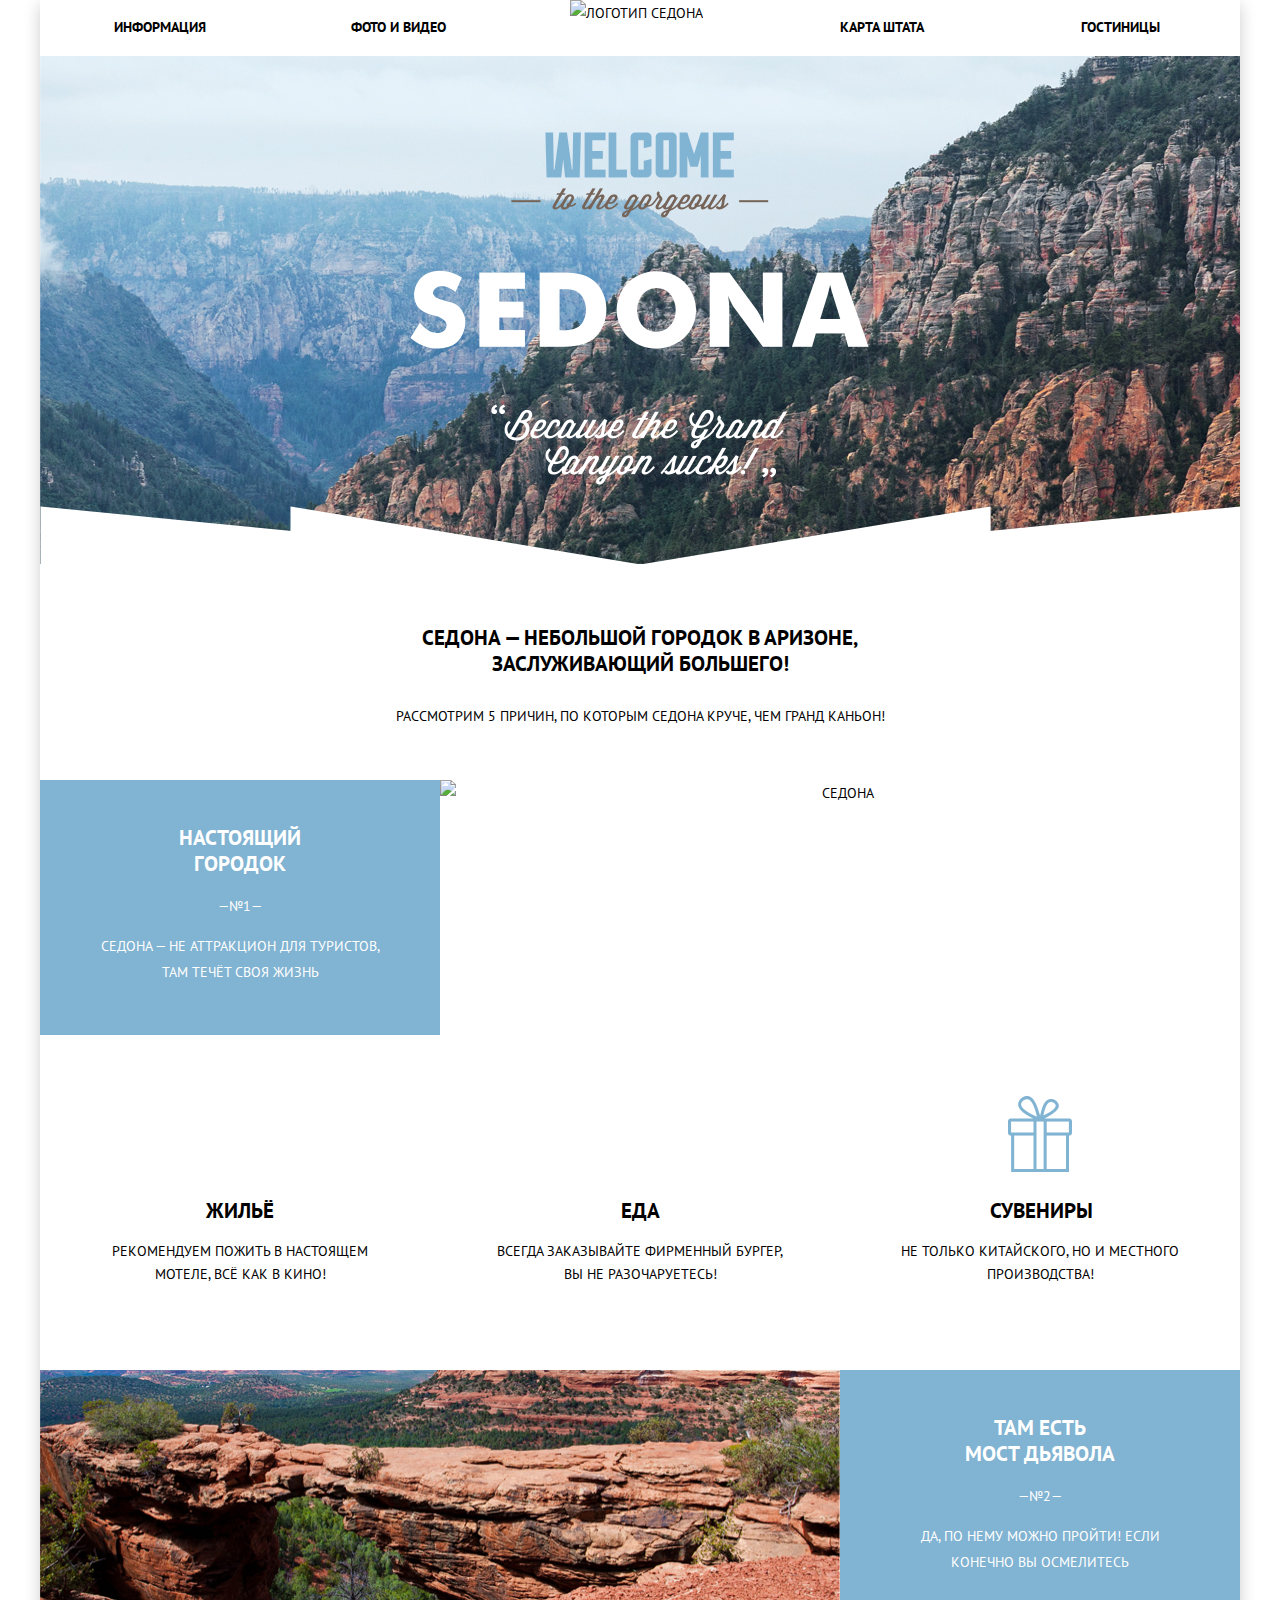
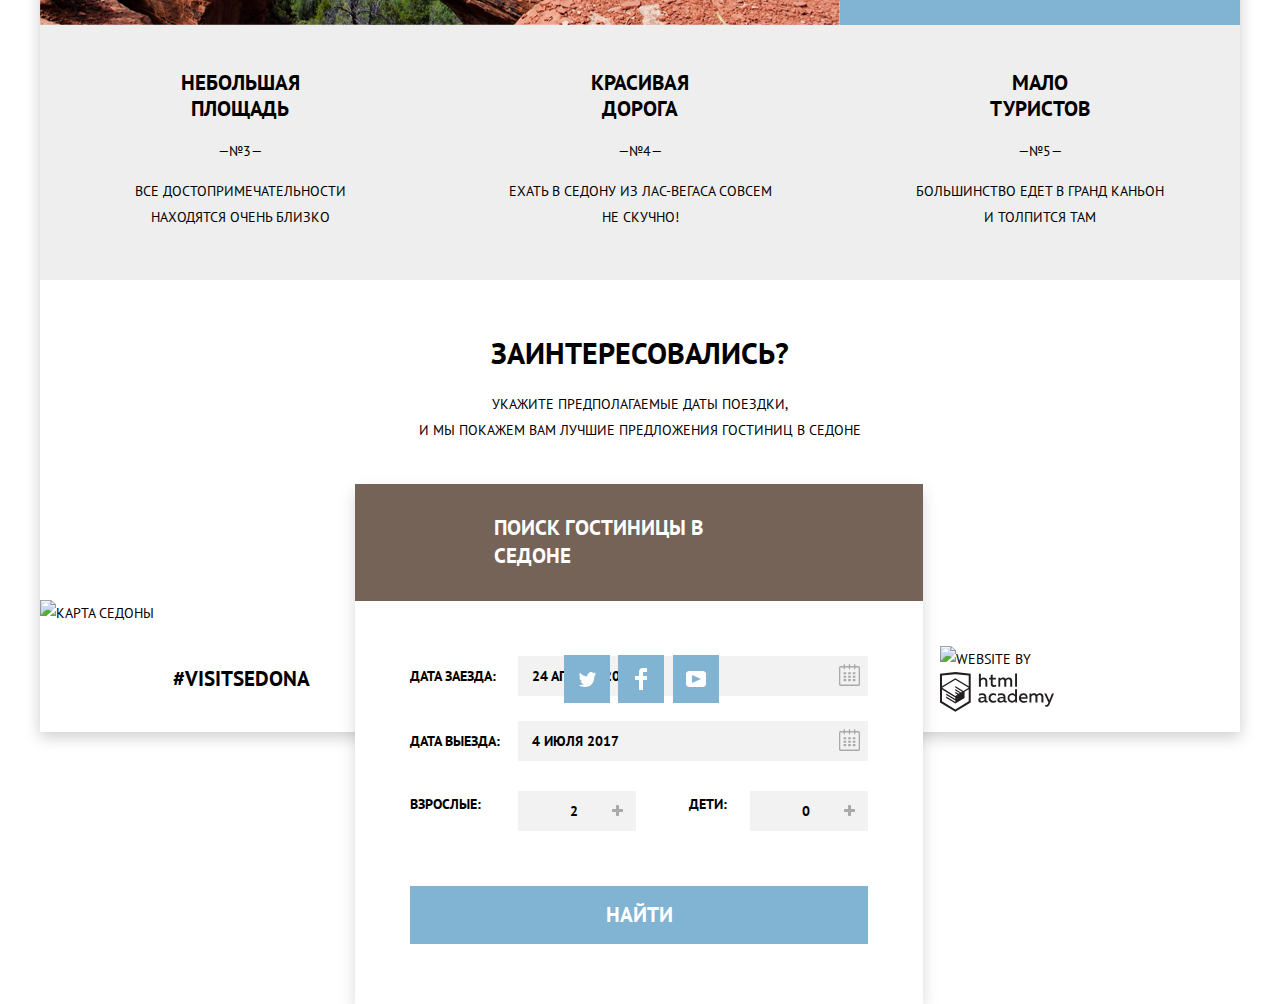
==== commit e860d081: "Update index.html" ====
--- a/index.html
+++ b/index.html
@@ -8,16 +8,16 @@
     <link href="css/style.css" rel="stylesheet">
   </head>
   <body>
-    <header>
+    <header class="main-header">
       <nav class="main-navigation">
         <ul class="site-navigation">
-          <li><a href="info.html" >Информация</a></li>
-          <li><a href="#">Фото и видео</a></li>
-          <li><a href="#">Карта</a></li>
-          <li><a href="hotels.html">Гостиницы</a></li>
+          <li class="site-navigation__item"><a href="info.html" >Информация</a></li>
+          <li class="site-navigation__item"><a href="#">Фото и видео</a></li>
+          <li class="site-navigation__item"><a href="#">Карта штата</a></li>
+          <li class="site-navigation__item"><a href="hotels.html">Гостиницы</a></li>
         </ul>
       </nav>
-      <a>
+      <a class="main-header-logo">
         <img src="img/logo_sedona.svg" alt="Логотип Cедона">
       </a>
     </header>
@@ -30,130 +30,156 @@
         </h1>
       <section class="advantages">
         <h2 class="visually-hidden">Преимущества</h2>
-        <b class="title">Седона &mdash; небольшой городок в Аризоне, заслуживающий большего!</b>
-        <p>Рассмотрим 5 причин, по которым Седона круче, чем гранд каньон!</p>
-        <ul>
-          <li class="advantages-item advantages-item--background">
-            <div class="advantages-item__text">
-              <h3 class="title">Настоящий городок</h3>
+        <b class="title main-title">Седона &mdash; небольшой городок в Аризоне,<br>заслуживающий большего!</b>
+        <p class="main-subtitle">Рассмотрим 5 причин, по которым Седона круче, чем гранд каньон!</p>
+        <ul class="advantages-list">
+          <li class="advantages-item advantages-item__wrapper">
+            <div class="advantages-item__text blue-background">
+              <h3 class="title">Настоящий<br>городок</h3>
               <span> &mdash;&#8470;1&mdash; </span>
               <p>Седона — не аттракцион для туристов, там течёт своя жизнь</p>
             </div>
-            <img src="img/photo_1.jpg"  width="800" height="260" alt="Седона">
+            <img src="img/photo_1.jpg"  width="800" height="255" alt="Седона">
           </li>
           <li>
             <ul class="recommendations">
-              <li>
-                <h3 class="title recommendations-title recommendations-title--house">Жильё</h3>
-                <p>Рекомендуем пожить в настоящем мотеле, всё как в кино!</p>
+              <li class="recommendations-item">
+                <b class="title recommendations-title recommendations-title--house">Жильё</b>
+                <p class="recommendations-item__text">Рекомендуем пожить в настоящем мотеле, всё как в кино!</p>
               </li>
-              <li>
-                <h3 class="title recommendations-title recommendations-title--food">Еда</h3>
-                <p>Всегда заказывайте фирменный бургер, вы не разочаруетесь!</p>
+              <li class="recommendations-item">
+                <b class="title recommendations-title recommendations-title--food">Еда</b>
+                <p class="recommendations-item__text">Всегда заказывайте фирменный бургер, вы не разочаруетесь!</p>
               </li>
-              <li>
-                <h3 class="title recommendations-title recommendations-title--souvenirs">Сувениры</h3>
-                <p>Не только китайского, но и местного производства!</p>
+              <li class="recommendations-item">
+                <b class="title recommendations-title recommendations-title--souvenirs">Сувениры</b>
+                <p class="recommendations-item__text">Не только китайского, но и местного производства!</p>
               </li>
             </ul>
           </li>
-          <li class="advantages-item advantages-item--background">
-            <img src="img/devil-bridge.jpg" width="800" height="260" alt="Мост Дьявола">
-              <div class="advantages-item__text">
-                <h3 class="title">Там есть Мост дьявола</h3>
+          <li class="advantages-item advantages-item__wrapper">
+            <img src="img/devil-bridge.jpg" width="800" height="255" alt="Мост Дьявола">
+              <div class="advantages-item__text blue-background">
+                <h3 class="title">Там есть<br>Мост дьявола</h3>
                 <span> &mdash;&#8470;2&mdash; </span>
                 <p>Да, по нему можно пройти! Если конечно вы осмелитесь</p>
               </div>
           </li>
-          <div class="grey-background">
-            <li class="advantages-item">
-              <div class="advantages-item__text">
-                  <h3 class="title">Небольшая площадь</h3> 
-                  <span> &mdash;&#8470;3&mdash; </span>            
-                  <p>Все достопримечательности находятся очень близко</p>
-              </div>
+          <div class="grey">
+          <li class="advantages-item">
+            <div class="advantages-item__text grey-background">
+              <h3 class="title">Небольшая<br>площадь</h3> 
+                <span> &mdash;&#8470;3&mdash; </span>            
+                <p>Все достопримечательности находятся очень близко</p>
+            </div>
           </li>
           <li class="advantages-item">
-              <div class="advantages-item__text">
-                  <h3 class="title">Красивая дорога</h3> 
+              <div class="advantages-item__text grey-background">
+                  <h3 class="title">Красивая<br>дорога</h3> 
                   <span> &mdash;&#8470;4&mdash; </span> 
                   <p>Ехать в Седону из Лас-Вегаса совсем не скучно!</p>
               </div>
           </li>
           <li class="advantages-item">
-            <div class="advantages-item__text">
-              <h3 class="title">Мало туристов</h3>
+            <div class="advantages-item__text grey-background">
+              <h3 class="title">Мало<br>туристов</h3>
               <span> &mdash;&#8470;5&mdash; </span>
-              <p>Большинство едет в гранд каньон и толпится там</p>
+              <p>Большинство едет в гранд каньон<br>и толпится там</p>
             </div>
           </li>
         </div>
         </ul>
       </section>
-      <section class="modal">
         <h2 class="visually-hidden">Поиск гостиниц</h2>
+        <div class="modal-title">
         <b class="modal-subtitle">Заинтересовались?</b>
-        <p>
-          Укажите предполагаемые даты поездки,
-          и мы покажем вам лучшие предложения гостиниц в седоне
+        <p class="modal-subtitle__text">
+          Укажите предполагаемые даты поездки,<br>и мы покажем вам лучшие предложения гостиниц в седоне
         </p>
-          <a class="brown-button">Поиск гостиницы в Седоне</a>
+      </div>
+      <div class="modal">
+        <div class="brown-button">
+          <a class="text-button">Поиск гостиницы в Седоне</a>
+        </div>
         <form action="https://echo.htmlacademy.ru" method="post" class="modal-form">
-          <p>
-            <label for="arrival-date">Дата заезда</label>
-            <input type="date" id="arrival-date" class="modal-item">
-          </p>
-          <p>
-            <label for="date-of-depature">Дата выезда</label>
-            <input type="date" id="date-of-depature"  class="modal-item">
-          </p>
-          <p>
-            <label for="adults">Взрослые</label>
+          <div class="reservation-date">
+          <div class="arrival-date">
+            <label for="arrival-date">Дата заезда: </label>
+            <input type="text" id="arrival-date" class="modal-item" placeholder="24 апреля 2017">
+            <button type="button" class="date-button">
+              <svg width="21" height="23" viewBox="0 0 21 23" fill="#A9A9A9" xmlns="http://www.w3.org/2000/svg">
+                <path fill-rule="evenodd" clip-rule="evenodd" d="M16.406 3.02498H19.251C20.217 3.02498 21 3.84698 21 4.86198V21.164C21 22.179 20.217 23 19.251 23H1.75C0.784 23 0 22.179 0 21.164V4.86198C0 3.84698 0.784 3.02498 1.75 3.02498H4.593V1.64798C4.593 1.26698 4.887 0.958984 5.25 0.958984C5.612 0.958984 5.906 1.26698 5.906 1.64798V3.02498H9.844V1.64798C9.844 1.26698 10.138 0.958984 10.501 0.958984C10.862 0.958984 11.156 1.26698 11.156 1.64798V3.02498H15.094V1.64798C15.094 1.26698 15.387 0.958984 15.75 0.958984C16.112 0.958984 16.406 1.26698 16.406 1.64798V3.02498ZM19.5646 21.484C19.6466 21.3979 19.691 21.2828 19.688 21.164H19.689V4.86198C19.689 4.60898 19.493 4.40298 19.252 4.40298H16.407V5.78098C16.407 6.16198 16.113 6.46998 15.751 6.46998C15.388 6.46998 15.095 6.16198 15.095 5.78098V4.40298H11.157V5.78098C11.157 6.16198 10.863 6.46998 10.502 6.46998C10.139 6.46998 9.845 6.16198 9.845 5.78098V4.40298H5.907V5.78098C5.907 6.16198 5.613 6.46998 5.251 6.46998C4.888 6.46998 4.594 6.16198 4.594 5.78098V4.40298H1.75C1.50263 4.40953 1.30696 4.61458 1.312 4.86198V21.164C1.30696 21.4114 1.50263 21.6164 1.75 21.623H19.251C19.3698 21.6201 19.4826 21.5701 19.5646 21.484Z" fill="#A9A9A9"/>
+                <path fill-rule="evenodd" clip-rule="evenodd" d="M4.59399 9.22498H7.21899V11.291H4.59399V9.22498ZM4.59399 12.668H7.21899V14.735H4.59399V12.668ZM7.21899 16.112H4.59399V18.178H7.21899V16.112ZM9.18799 16.112H11.813V18.178H9.18799V16.112ZM11.813 12.668H9.18799V14.735H11.813V12.668ZM9.18799 9.22498H11.813V11.291H9.18799V9.22498ZM16.406 16.112H13.781V18.178H16.406V16.112ZM13.781 12.668H16.406V14.735H13.781V12.668ZM16.406 9.22498H13.781V11.291H16.406V9.22498Z" fill="#A9A9A9"/>
+              </svg>               
+            </button>
+          </div>
+          <div class="arrival-date">
+            <label for="date-of-depature">Дата выезда: </label>
+            <input type="text" id="date-of-depature"  class="modal-item" placeholder="4 июля 2017">
+            <button type="button" class="date-button">
+              <svg width="21" height="23" viewBox="0 0 21 23" fill="#A9A9A9" xmlns="http://www.w3.org/2000/svg">
+                <path fill-rule="evenodd" clip-rule="evenodd" d="M16.406 3.02498H19.251C20.217 3.02498 21 3.84698 21 4.86198V21.164C21 22.179 20.217 23 19.251 23H1.75C0.784 23 0 22.179 0 21.164V4.86198C0 3.84698 0.784 3.02498 1.75 3.02498H4.593V1.64798C4.593 1.26698 4.887 0.958984 5.25 0.958984C5.612 0.958984 5.906 1.26698 5.906 1.64798V3.02498H9.844V1.64798C9.844 1.26698 10.138 0.958984 10.501 0.958984C10.862 0.958984 11.156 1.26698 11.156 1.64798V3.02498H15.094V1.64798C15.094 1.26698 15.387 0.958984 15.75 0.958984C16.112 0.958984 16.406 1.26698 16.406 1.64798V3.02498ZM19.5646 21.484C19.6466 21.3979 19.691 21.2828 19.688 21.164H19.689V4.86198C19.689 4.60898 19.493 4.40298 19.252 4.40298H16.407V5.78098C16.407 6.16198 16.113 6.46998 15.751 6.46998C15.388 6.46998 15.095 6.16198 15.095 5.78098V4.40298H11.157V5.78098C11.157 6.16198 10.863 6.46998 10.502 6.46998C10.139 6.46998 9.845 6.16198 9.845 5.78098V4.40298H5.907V5.78098C5.907 6.16198 5.613 6.46998 5.251 6.46998C4.888 6.46998 4.594 6.16198 4.594 5.78098V4.40298H1.75C1.50263 4.40953 1.30696 4.61458 1.312 4.86198V21.164C1.30696 21.4114 1.50263 21.6164 1.75 21.623H19.251C19.3698 21.6201 19.4826 21.5701 19.5646 21.484Z" fill="#A9A9A9"/>
+                <path fill-rule="evenodd" clip-rule="evenodd" d="M4.59399 9.22498H7.21899V11.291H4.59399V9.22498ZM4.59399 12.668H7.21899V14.735H4.59399V12.668ZM7.21899 16.112H4.59399V18.178H7.21899V16.112ZM9.18799 16.112H11.813V18.178H9.18799V16.112ZM11.813 12.668H9.18799V14.735H11.813V12.668ZM9.18799 9.22498H11.813V11.291H9.18799V9.22498ZM16.406 16.112H13.781V18.178H16.406V16.112ZM13.781 12.668H16.406V14.735H13.781V12.668ZM16.406 9.22498H13.781V11.291H16.406V9.22498Z" fill="#A9A9A9"/>
+              </svg>
+            </button>
+          </div>
+        </div>
+          <div class="modal-buttons-number">
+          <div class="button-adults">
+            <label for="adults">Взрослые:</label>
             <button class="modal-button modal-button--minus"></button>
-            <input type="number" id="adults"  class="modal-item">
+            <input type="number" id="adults"  class="modal-item modal-item__adults" placeholder="2">
             <button class="modal-button modal-button--plus"></button>
-          </p>
-          <p>
-            <label for="children">Дети</label>
+          </div>
+          <div class="button-children">
+            <label for="children">Дети:</label>
             <button type="button"  class="modal-button modal-button--minus"></button>
-            <input type="number" id="children"  class="modal-item">
-            <button type="button"  class="modal-button  modal-button--plus"></button>
-          </p>
-          <button type="submit" class="blue-button">Найти</button>
+            <input type="number" id="children"  class="modal-item modal-item__children" placeholder="0">
+            <button type="button" class="modal-button  modal-button--plus"></button>
+          </div>
+        </div>
+          <button type="submit" class="blue-button">
+            <span class="text-button">
+              Найти
+            </span>
+          </button>
         </form>
+      </div>
       </section>
         <div class="map">
-          <img src="img/map.jpg" alt="Карта Седоны" width="1200px" height="594px">
+          <img src="img/map.jpg" alt="Карта Седоны" width="1200px" height="473px">
         </div>
     </main>
-    <footer>
+    <footer class="footer">
       <div class="hashtag">
         <p> &#35;visitSEDONA</p>
       </div>
       <div>
-        <ul>
+        <ul class="footer-social">
           <li class="icon">
             <a href="https://twiiter.com" aria-label="Седона в Твиттере">
-              <img src="img/twitter.svg">
+              <svg xmlns="http://www.w3.org/2000/svg" xmlns:xlink="http://www.w3.org/1999/xlink" width="17" height="15" viewBox="0 0 17 15"><path fill="#FFF" d="M10.95.144c1.685-.496 2.984.27 3.577 1.179.673-.231 1.331-.481 2.011-.708a2.345 2.345 0 0 1-.857 1.768c.685.17 1.304-.491 1.304-.491-.169 1-1.006 1.788-1.563 2.024-.231 6.75-3.175 11.217-10.077 11.082h-.446c-.41 0-4.164-.46-4.898-1.887 2.271.196 3.893-.422 4.693-1.177-.96-.3-2.679-.477-2.979-2.95.349.106.564.228 1.19.119C1.705 8.247.374 7.53.448 5.33c.285.328 1.067.536 1.34.472C1.085 5.561-.182 2.442.894.85c1.818 1.854 3.735 3.606 7.152 3.773C8.254 2.33 9.183.793 10.95.144z"/></svg>
             </a>
           </li>
           <li class="icon">
             <a href="https://facebook.com" aria-label="Седона в Фейсбуке">
-              <img src="img/fb-icon.svg">
+              <svg xmlns="http://www.w3.org/2000/svg" width="12" height="22" viewBox="0 0 12 22"><path fill="#fff" d="M12 4V0H8a4 4 0 0 0-4 4v4H0v4h4v10h4V12h4V8H8V4h4z"/></svg>
             </a>
           </li>
           <li class="icon">
             <a href="https://youtube.com" aria-label="Седона на Ютубе">
-              <img src="img/youtube.svg">
+              <svg xmlns="http://www.w3.org/2000/svg" xmlns:xlink="http://www.w3.org/1999/xlink" width="20" height="16" viewBox="0 0 20 16"><path fill="#FFF" d="M17 0H3C1.35 0 0 1.35 0 3v10c0 1.65 1.35 3 3 3h14c1.65 0 3-1.35 3-3V3c0-1.65-1.35-3-3-3zM6.027 11.998V4.002L15.014 8l-8.987 3.998z"/></svg>
             </a>
           </li>
         </ul>
       </div>
-      <div>
+      <div class="footer-copyright">
         <img src="img/website_by.png" alt="website by">
-          <a href="https://htmlacademy.ru/intensive/htmlcss">
-            <img src="img/logo_academy.png" alt="Лого HTML Academy" class="logo_academy">
-        </a>
+          <a href="https://htmlacademy.ru/intensive/htmlcss" class="footer-copyright__link">
+            <svg width="114" height="40" viewBox="0 0 114 40" fill="#231f20" xmlns="http://www.w3.org/2000/svg">
+              <path fill-rule="evenodd" clip-rule="evenodd" d="M15.5197 0.057373H15.3509L0 1.71895V30.4945L15.3509 39.8382L30.7018 30.4945V1.71895L15.5197 0.057373ZM77.0183 1.62185H75.0876V14.7311H77.0183V1.62185ZM40.8619 1.63264V6.76843C41.6131 5.9864 42.6386 5.5436 43.7105 5.53843C44.6823 5.47908 45.6329 5.84495 46.3253 6.54479C47.0177 7.24462 47.3866 8.21244 47.3399 9.20685V14.7634H45.367V9.46579C45.4231 8.94897 45.2754 8.43059 44.9566 8.02553C44.6377 7.62047 44.174 7.36218 43.6683 7.3079H43.3518C42.3456 7.36979 41.4321 7.9295 40.9041 8.80764V14.7634H38.8995V1.63264H40.8619ZM77.0183 30.4837H75.2775V29.0595C74.4828 30.1353 73.23 30.7538 71.9119 30.7211C69.4751 30.5528 67.5825 28.4822 67.5825 25.9845C67.5825 23.4867 69.4751 21.4162 71.9119 21.2479C73.1195 21.2052 74.2818 21.7203 75.0771 22.6505V17.3205H77.0183V30.4837ZM47.0656 29.0595C47.263 29.0515 47.4583 29.0152 47.6459 28.9516V30.3866C47.2482 30.5404 46.826 30.6172 46.4009 30.6132C45.6482 30.6769 44.9394 30.2429 44.639 29.5342C43.7036 30.31 42.5302 30.7227 41.3261 30.6995C39.733 30.6995 38.256 29.804 38.256 27.9482C38.256 25.65 40.3661 24.9379 42.1702 24.9379C42.9402 24.9505 43.707 25.0408 44.4596 25.2076V24.884C44.4596 23.805 43.6578 22.9742 42.1491 22.9742C41.0585 22.9764 39.9804 23.2116 38.9839 23.6647V21.8305C40.0678 21.451 41.204 21.2506 42.3495 21.2371C44.8394 21.2371 46.3693 22.4455 46.3693 25.1753V28.4121C46.3546 28.5668 46.401 28.721 46.4981 28.8406C46.5951 28.9601 46.7349 29.035 46.8862 29.0487H47.0656V29.0595ZM40.2711 27.8403C40.298 28.229 40.4761 28.5905 40.7655 28.844C41.055 29.0974 41.4317 29.2217 41.8115 29.189H41.9275C42.8819 29.1906 43.7973 28.8022 44.4702 28.11V26.5779C43.842 26.4414 43.2026 26.3655 42.5605 26.3513C41.5055 26.3513 40.2817 26.7074 40.2817 27.8403H40.2711ZM56.0229 21.9384C55.1962 21.4632 54.2596 21.2246 53.3115 21.2479H52.9422C51.7332 21.2873 50.5891 21.8166 49.7619 22.7192C48.9347 23.6218 48.4923 24.8236 48.5321 26.06V26.5024C48.6957 29.0004 50.805 30.8921 53.2482 30.7318C54.2519 30.7555 55.2477 30.5452 56.1601 30.1168V28.2718C55.3769 28.7215 54.4945 28.9591 53.5963 28.9624C52.5199 29.0288 51.4963 28.4793 50.9385 27.5356C50.3806 26.5918 50.3806 25.4095 50.9385 24.4658C51.4963 23.522 52.5199 22.9725 53.5963 23.039C54.461 23.0357 55.3066 23.2989 56.0229 23.7942V21.9384ZM66.1514 29.0595C66.3488 29.0515 66.5441 29.0152 66.7317 28.9516V30.3866C66.334 30.5404 65.9118 30.6172 65.4867 30.6132C64.734 30.6769 64.0252 30.2429 63.7248 29.5342C62.7894 30.31 61.616 30.7227 60.4119 30.6995C58.8188 30.6995 57.3417 29.804 57.3417 27.9482C57.3417 25.65 59.4518 24.9379 61.256 24.9379C62.0259 24.9505 62.7928 25.0408 63.5454 25.2076V24.884C63.5454 23.805 62.7436 22.9742 61.2349 22.9742C60.1443 22.9764 59.0662 23.2116 58.0697 23.6647V21.8305C59.1536 21.451 60.2897 21.2506 61.4353 21.2371C63.9252 21.2371 65.455 22.4455 65.455 25.1753V28.4121C65.4404 28.5668 65.4868 28.721 65.5838 28.8406C65.6809 28.9601 65.8207 29.035 65.972 29.0487H66.1514V29.0595ZM59.855 28.8481C59.5632 28.5943 59.3837 28.2311 59.3569 27.8403H59.378C59.378 26.7074 60.5385 26.3513 61.6569 26.3513C62.299 26.3655 62.9383 26.4414 63.5665 26.5779V28.11C62.8937 28.8022 61.9782 29.1906 61.0239 29.189H60.9078C60.5263 29.2247 60.1469 29.1019 59.855 28.8481ZM69.3271 25.9305C69.3271 24.2859 70.6308 22.9526 72.239 22.9526L72.2601 23.0066C73.4742 23.0066 74.5742 23.7382 75.0665 24.8732V27.0311C74.5856 28.1871 73.4673 28.9296 72.239 28.9084C70.6308 28.9084 69.3271 27.5752 69.3271 25.9305ZM83.3486 21.2479C86.8408 21.2479 88.0541 24.1395 87.4844 26.7397H80.922C81.1436 28.3582 82.6839 29.0163 84.2876 29.0163C85.2509 29.0196 86.2027 28.8021 87.0729 28.3797V30.1061C86.0736 30.5421 84.9939 30.7519 83.9078 30.7211C81.2385 30.7211 78.8963 29.189 78.8963 25.9521C78.8362 24.7502 79.2482 23.5736 80.0408 22.6841C80.8334 21.7945 81.9408 21.2658 83.1165 21.2155H83.3486V21.2479ZM80.8693 25.1753C80.9704 23.8237 82.1216 22.8104 83.4436 22.9095H83.4858C84.1064 22.8531 84.7196 23.08 85.1612 23.5295C85.6028 23.979 85.8275 24.6051 85.7752 25.24H80.8693V25.1753ZM89.489 30.4621V21.4961H91.2298V22.575C91.9777 21.7197 93.041 21.2229 94.1628 21.2047C95.2951 21.1328 96.3712 21.7163 96.9482 22.7153C97.7407 21.8335 98.8477 21.3161 100.018 21.2803C100.952 21.2327 101.859 21.6011 102.507 22.2901C103.154 22.9792 103.478 23.9213 103.394 24.8732V30.4837H101.39V24.9271C101.437 24.4734 101.306 24.0191 101.024 23.6647C100.743 23.3104 100.336 23.0852 99.8917 23.039H99.6174C98.7512 23.0941 97.9525 23.536 97.4335 24.2474V30.4837H95.4289V24.9271C95.4728 24.47 95.3357 24.0139 95.0481 23.6611C94.7606 23.3082 94.3467 23.088 93.8991 23.0497H93.6881C92.7466 23.1344 91.8915 23.6449 91.3564 24.4416V30.5161H89.5312L89.489 30.4621ZM113.977 21.4745H111.972L109.324 28.2718L106.306 21.4853H104.196L108.417 30.5484L108.237 31.0016C107.72 32.3611 107.003 33.0516 106.053 33.0516C105.75 33.0548 105.447 33.0112 105.156 32.9221V34.6161C105.536 34.7125 105.926 34.7632 106.317 34.7671C107.646 34.7671 108.902 34.0226 109.851 31.6813L113.977 21.4745ZM52.689 5.78658V2.54974L50.7266 3.01369V5.73264H49.144V7.49132H50.7899V11.9905C50.7231 12.817 51.0244 13.6301 51.61 14.2038C52.1955 14.7775 53.0028 15.0505 53.8073 14.9468C54.5996 14.9535 55.3875 14.8259 56.139 14.5692V12.8429C55.5727 13.0781 54.9672 13.199 54.356 13.199C53.2165 13.199 52.689 12.8105 52.689 11.6237V7.5129H55.8541V5.78658H52.689ZM58.3862 14.7526V5.75421H60.1376V6.83316C60.8811 5.97655 61.9403 5.476 63.0601 5.45211C64.1624 5.38099 65.2146 5.93142 65.8032 6.88711C66.5958 6.00534 67.7028 5.48794 68.8734 5.45211C69.8138 5.41462 70.7233 5.79859 71.364 6.50353C72.0046 7.20846 72.3126 8.16418 72.2073 9.12053V14.7418H70.2028V9.18527C70.2499 8.73151 70.1184 8.27721 69.8373 7.92287C69.5561 7.56853 69.1485 7.34334 68.7046 7.29711H68.4619C67.5957 7.35228 66.797 7.7942 66.278 8.50553V14.7418H64.2734V9.18527C64.3206 8.73151 64.1891 8.27721 63.9079 7.92287C63.6268 7.56853 63.2191 7.34334 62.7752 7.29711H62.5326C61.5911 7.38181 60.736 7.89229 60.2009 8.68895V14.7634H58.3862V14.7526ZM28.6972 29.3033L28.7078 29.2968L28.6972 29.3184V29.3033ZM28.6972 17.3205V29.3033L15.3509 37.4321L2.00459 29.3184V17.5147L15.2876 25.6068V27.0311L6.18257 21.5284V22.9418L15.3404 28.5632V30.0629L6.19312 24.4955V25.9521L15.3509 31.5734L24.5826 25.9197V19.8129L28.6972 17.3205ZM28.7078 15.7776L25.0362 17.9355L23.3482 19.0145L15.3087 14.0837V15.4971L22.156 19.7266L22.0083 19.8237L20.9532 20.4063L15.2876 16.9537V18.3995L19.761 21.1184L18.706 21.8413L15.3298 19.7913V21.2047L17.5454 22.5426L15.2982 23.9021L2.11009 15.864L15.3087 7.72869L28.7078 15.7776ZM15.2876 6.27211L28.7078 14.3534V3.56395L15.3615 2.12895L2.01514 3.56395V14.3534L15.2876 6.27211Z" fill="#231F20"/>
+            </svg>
+          </a>
       </div>
     </footer>
   </body>
--- a/css/style.css
+++ b/css/style.css
@@ -1,15 +1,23 @@
 body {
+    width: 1200px;
     margin: 0 auto;
     padding: 0;
 
-    font-family: 'PT Sans', sans-serif;
+    font-family: 'PT Sans', Arial, sans-serif;
     font-size: 14px;
     line-height: 26px;
     font-weight: 400;
     color: #000000;
     text-transform: uppercase;
 
-    background-color: #ffffff;
+    width: 1200px;
+    background-image: url("../img/whit-back.jpg");
+    background-repeat: no-repeat;
+    box-shadow: 0 5px 15px rgba(0, 1, 1, 0.2);
+}
+
+a {
+    text-decoration: none;
 }
 
 /* Скрытые заголовки */
@@ -22,15 +30,13 @@
     margin: -1px;
 }
 
-a {
-    text-decoration: none;
-}
 
 /* Навигация */
 
 .main-navigation {
     font-weight: 700;
     line-height: 26px;
+    background-color: #fff ;
 }
 
 .site-navigation {
@@ -39,6 +45,11 @@
 
 .site-navigation a {
     color: #000000
+}
+
+.site-navigation__item {
+    width: 239px;
+    text-align: center;
 }
 
 .site-navigation a:hover,
@@ -53,15 +64,39 @@
 
 /* Картинка-приветствие */
 
+
 .logo-background {
-    background-image: 
-        url("../img/polygon.svg"),
-        url("../img/background_photo.jpg");
+    box-sizing: content-box;
+    position: relative;
+    background-image: url("../img/background_photo.jpg");
     background-repeat: no-repeat;
-    background-position: bottom;
-    width: 1200px;
+    width: 100%;
     height: 800px;
-}
+    margin: 0 auto;
+    overflow: hidden;
+    margin-top: -100px;
+    z-index: -10;
+}
+
+.logo-background img {
+    position: absolute;
+    top: 157px;
+    left: 370px;
+}
+
+.logo-background::after {
+    content: "";
+    position: absolute;
+    background-image: url("../img/polygon.png");
+    background-repeat: no-repeat;
+    width: 100%;
+    height: 59px;
+    margin-bottom: 211px;
+    bottom: -1px;
+    display: block;
+    z-index: 100;
+}
+
 
 /* Списки с преимуществами и рекомендациями */
 
@@ -70,6 +105,24 @@
     font-weight: 700;
 }
 
+.main-title {
+    display: block;
+    padding-top: 61px;
+}
+
+.main-subtitle {
+    margin: 0;
+    padding-top: 26px;
+}
+
+.advantages {
+    margin-top: -271px;
+    background-color: #fff;
+    display: block;
+    position: relative;
+    z-index: 100;
+}
+
 .advantages,
 .reccomendations {
     text-align: center;
@@ -80,7 +133,18 @@
     list-style: none;
 }
 
-.advantages-item--background {
+.advantages-item__text {
+    display: flex;
+    flex-direction: column;
+    width: 280px;
+    vertical-align: middle;
+    padding-right: 60px;
+    padding-left: 60px;
+
+    min-height: 255px;
+}
+
+.blue-background {
     background-color: #81b3d2;
     color: #ffffff;
 } 
@@ -89,34 +153,62 @@
     background-color: #eeeeee;
 }
 
-.recommendations-icon--1 {
+.advantages-item .title {
+    padding-top: 45px;
+    padding-bottom: 16px;
+    margin: 0;
+}
+.recommendations-title {
+    position: relative;
+    width: 100px;
+    display: block;
+    padding-top: 102px;
     margin: 0 auto;
+    margin-top: 61px;
+    padding-bottom: 16px; 
+}
+
+.recommendations-title:before {
+    content: "";
+    background-repeat: no-repeat;
+    top: 0;
+    display: block;
+    position: absolute;
+    left: 50%;
+    transform: translateX(-50%);
+}
+  
+  .recommendations-title--house::before {
     width: 75px;
     height: 72px;
     background-image: url("../img/icon-1.png");
-    background-position: center;
-}
-
-.recommendations-icon--2 {
-    margin: 0 auto;
+  }
+
+  .recommendations-title--food::before {
     width: 74px;
     height: 70px;
     background-image: url("../img/icon-2.png");
-    background-position: center;
-}
-
-.recommendations-icon--3 {
-    margin: 0 auto;
+  }
+
+  .recommendations-title--souvenirs::before {
     width: 64px;
     height: 76px;
     background-image: url("../img/icon-3.png");
-    background-position: center;
-}
+  }
+
+  .recommendations-item__text {
+    width: 290px;
+    margin: 0;
+    padding: 0;
+    line-height: 23px
+
+  }
 
 /* Форма поиска гостиниц */
 
 .modal {
-
+    background-color: #ffffff;
+    box-shadow: 0 7px 15px rgba(0, 1, 1, 0.15);
 }
 
 .modal a {
@@ -129,35 +221,179 @@
     font-size: 30px;
 }
 
+p.modal-subtitle__text {
+    margin: 0;
+    padding: 0;
+    text-align: center;
+    margin-top: 25px;
+}
+
 .modal-form {
+    display: block;
     font-weight: 700;
+    margin: 0;
+    width: 458px;
+    box-sizing: content-box;
+}
+
+.modal-form p:first-child {
+    margin-top: 55px;
+}
+
+.modal-form p:nth-of-type(2) {
+    margin-top: 30px;
+    margin-bottom: 15px;
 }
 
 .modal-item {
     background-color: #f2f2f2;
-}
-
-input[type="date"] {
-    width: 346px;
+    border: none;
+}
+
+.modal-item:hover,
+.modal-item:focus {
+    background-color: #ebebeb;
+}
+
+.modal-item:active {
+    background-color: #ffffff;
+    border: 2px solid #e5e5e5;
+}
+
+.modal input[type="text"] {
+    position: relative;
+    width: 308px;
     height: 38px;
-}
-
-input[type="number"] {
+    font-size: inherit;
+    font-weight: inherit;
+    text-transform: inherit;
+}
+
+.modal input[type="number"] {
     width: 38px;
     height: 38px;
+    font-size: inherit;
+    font-weight: inherit;
+    text-transform: inherit;
+}
+
+input::-webkit-input-placeholder { 
+    color: #000000;
+    padding-left: 12px;
+}
+
+.reservation-date {
+    padding: 0;
+    margin: 0;
+    border: 0;
+    display: flex;
+    flex-direction: column;
+    flex-wrap: nowrap;
+    justify-content: space-between;
+    align-content: flex-end;
+    align-items: center;
+
+    padding-top: 55px;
+
+    min-height: 105px;
+    width: 458px;
+}
+
+.arrival-date {
+    display: flex;
+    flex-direction: row;
+    justify-content: flex-end;
+    align-content: flex-end;
+    align-items: center;
+    width: 458px;
+}
+
+.arrival-date label {
+    margin-right: auto;
 }
 
 .modal-button {
     width: 38px;
-    height: 38px;
-    /* background-image: url("../img/minus.svg") no-repeat; не получается вставить картинки +-*/
-    background-color #f2f2f2;
+    min-height: 38px;
+    background-color: #f2f2f2;
+}
+
+.date-button {
+    border: none;
+    position: relative;
+    background-color: #f2f2f2 ;
+    width: 38px;
+    min-height: 40px;
+}
+
+.date-button:hover path,
+.date-button:focus path {
+    fill: #000000;
+}
+
+.date-button:active path {
+    fill: #81B3D2;
+}
+
+.modal-button--minus {
+    min-height: 40px;
+    border: none;
+    position: relative;
+    background-image: url("../img/minus.svg");
+    background-repeat: no-repeat;
+    background-position: center;
+    background-size: 12px 3px;
+}
+
+.modal-button--minus:hover,
+.modal-button--minus:focus {
+    background-image: url("../img/black-minus.png");
+}
+
+.modal-button--minus:active {
+    background-image: url("../img/blue-minus.png");
+}
+
+.modal-button--plus {
+    min-height: 40px;
+    border: none;
+    position: relative;
+    background-image: url("../img/plus.svg");
+    background-repeat: no-repeat;
+    background-position: center;
+    background-size: 11px 11px;
+
+}
+
+.modal-button--plus:hover,
+.modal-button--plus:focus {
+    background-image: url("../img/black-plus.png");
+}
+
+.modal-button--plus:active {
+    background-image: url("../img/blue-plus.png");
+}
+
+.modal .blue-button {
+    width: 458px;
+    margin-top: 55px;
+    margin-bottom: 60px;
+    font-size: 21px;
+
+    min-height: 58px;
 }
 
 /* Кнопки */
 
+.text-button {
+    color: #ffffff;
+}
+
+button[type="submit"] {
+    border: 0;
+}
+
 .brown-button {
-    color: #ffffff;
     background-color: #766357;
     text-transform: uppercase;
     font-weight: 700;
@@ -170,6 +406,21 @@
 
 .brown-button:active {
     background-color: #503e33;
+}
+
+.brown-button:active .text-button {
+    opacity: 0.3;
+}
+
+.blue-button:active .text-button {
+    opacity: 0.3;
+}
+
+.modal .brown-button {
+    padding-top: 31px;
+    padding-right: 139px;
+    padding-bottom: 30px;
+    padding-left: 139px;
 }
 
 .blue-button {
@@ -197,8 +448,21 @@
 }
 
 .icon {
+    position: relative;
+    width: 46px;
+    height: 48px;
     background-color: #81b3d2;
     list-style: none;
+}
+
+.icon:before {
+    content: "";
+    display: block;
+    position: absolute;
+    top: 0;
+    right: 0;
+    bottom: 0;
+    left: 0;
 }
 
 .icon:hover,
@@ -210,25 +474,80 @@
     background-color: #5496bd;
 }
 
+.icon:first-of-type svg {
+    padding: 17px 14px 16px 15px;
+}
+
+.icon:nth-of-type(2) svg {
+    padding: 13px 17px 13px 17px;
+}
+
+.icon:last-of-type svg {
+    padding: 16px 13px 16px 13px;
+}
+
+.icon:active svg {
+    opacity: 0.3;
+}
+
+.footer-copyright__link svg {
+    display: inline-block;
+    vertical-align: middle;
+    pointer-events: none;
+}
+
+.footer-copyright__link:hover path,
+.footer-copyright__link:focus path {
+    fill: #81b3d2;
+} 
+
+.footer-copyright__link:active path {
+    fill: #bdbbbc;
+}
+
 /* hotels.html */
 
-.hotels {
-
+
+.hotels-filter {
+    width: 100%;
+    min-height: 216px;
 }
 
 /* Список гостиниц */
 
 .hotels-list__items {
     list-style: none;
+    border-top: 1px solid #f2f2f2;
+}
+
+.hotels-list:last-child {
+    border-bottom: 1px solid #f2f2f2;
 }
 
 .hotels-list__name {
     font-size: 21px;
     font-weight: 700;
     line-height: 26px;
-}
-
-.hotel-rating {
+    padding: 0;
+    margin: 0;
+    padding-bottom: 17px;
+}
+
+.hotels-list__name:hover,
+.hotels-list__name:focus {
+    color: #81b3d2;
+}
+
+.hotels-list__name:active {
+    color: #bdbbbc;
+}
+
+.hotels-list__items--info {
+    width: 260px;
+    margin-left: 30px;
+}
+
+.hotel-rating__number {
     width: 110px;
     height: 27px;
     background-color: #f2f2f2;
@@ -236,7 +555,7 @@
 
 .hotel-rating__4 {
     width: 70px;
-    height: 18px;
+    height: 17px;
     background: url("../img/stars.svg") 18px 17px;
 }
 
@@ -250,4 +569,251 @@
     width: 35px;
     height: 18px;
     background: url("../img/stars.svg") 18px 17px;
-}+}
+
+.hotels-list__items--info .blue-button {
+    width: 110px;
+    min-height: 27px;
+    text-align: center;
+}
+
+.hotels-list__items--info .brown-button {
+    width: 142px;
+    min-height: 27px;
+    text-align: center;
+}
+
+/* Сеточные стили */
+
+.main-header {
+    display: flex;
+    flex-direction: row;
+    flex-wrap: wrap;
+    margin: 0;
+    padding: 0;
+
+    /* Временно для сетки */
+    min-height: 56px;
+}
+
+.main-header-logo {
+    width: 140px;
+    height: 72px;
+    margin: 0;
+    padding: 0;
+    position: absolute;
+    margin-left: 530px;
+    z-index: 1;
+}
+
+.site-navigation {
+    padding: 0;
+    width: 1200px;
+    display: flex;
+    flex-direction: row;
+    flex-wrap: wrap;
+    justify-content: space-between;
+    align-items: center;
+    align-content: center;
+}
+
+.site-navigation li:first-child {
+    margin-left: auto;
+}
+
+.site-navigation li:nth-child(2) {
+    margin-right: 122px;
+}
+
+.site-navigation li:nth-of-type(3) {
+    margin-left: 122px;
+}
+
+.site-navigation li:last-child {
+    margin-right: auto;
+}
+
+.logo-background {
+    display: flex;
+    justify-content: flex-start;
+    margin-bottom: 60px;
+    padding-left: 0 auto;
+    width: 1200px;
+}
+
+.advantages-list {
+    margin: 0;
+    padding: 0;
+    padding-top: 51px;
+}
+
+.advantages-item__wrapper {
+    display: flex;
+    flex-direction: row;
+    justify-content: space-between;
+}
+
+.recommendations {
+    display: flex;
+    flex-direction: row;
+    flex-wrap: wrap;
+    margin: 0;
+    padding: 0;
+    padding-bottom: 84px;
+}
+
+.recommendations-item {
+    display: flex;
+    flex-direction: column;
+    flex-wrap: wrap;
+    align-items: center;
+    width: 400px;    
+}
+
+.grey {
+    display: flex;
+    justify-content: center;
+    align-content: center;
+    padding: 0;
+    margin: 0;
+}
+
+.modal {
+    width: 568px;
+    display: flex;
+    flex-direction: column;
+    flex-wrap: wrap;
+    align-items: center;
+    margin-left: 315px;
+    margin-top: -86px;
+}
+
+.modal-title {
+    display: flex;
+    flex-direction: column;
+    flex-wrap: wrap;
+    align-items: center;
+    padding-top: 60px;
+    min-height: 230px;
+}
+
+.modal-buttons-number {
+    display: flex;
+    justify-content: space-between;
+    margin: 0;
+    padding: 0;
+    margin-top: 15px;
+}
+
+.modal-buttons-number label {
+    margin-right: auto;
+}
+
+.button-adults {
+    display: flex;
+    flex-direction: row;
+    justify-content: space-between;
+    padding-top: 15px;
+    
+    width: 226px;
+}
+
+.button-children {
+    display: flex;
+    flex-direction: row;
+    justify-content: space-between;
+    padding-top: 15px;
+
+    width: 179px;
+}
+
+.map {
+    position: relative;
+    margin-top: -404px;
+    z-index: -1;
+}
+
+.footer {
+    display: flex;
+    flex-direction: row;
+    flex-wrap: wrap;
+    justify-content: space-between;
+    align-items: center;
+}
+
+.hashtag {
+    width: 136px;
+    margin-left: 133px;
+}
+
+.footer-social {
+    display: flex;
+    justify-content: space-between;
+    flex-wrap: wrap;
+    width: 155px;
+    margin: 0;
+    padding: 0;
+    margin-top: 29px;
+    margin-bottom: 29px;
+    margin-left: 33px;
+}
+
+.footer-copyright {
+    display: flex;
+    justify-content: space-between;
+    flex-wrap: wrap;
+    align-items: center;
+    width: 200px;
+    margin-right: 100px;
+}
+
+/* Стили для страницы с отелями */
+
+.hotels-list {
+    display: flex;
+    flex-direction: column;
+    flex-wrap: wrap;
+    margin: 0;
+    padding: 0;
+
+    min-height: 393px;
+}
+
+.hotels-list__items {
+    display: flex;
+    flex-direction: row;
+    flex-wrap: wrap;
+    align-items: center;
+    padding-left: 72px;
+    padding-right: 72px;
+
+    min-height: 150px;
+}
+
+.container {
+    display: flex;
+}
+
+.hotel-list--container {
+    display: flex;
+    flex-direction: column;
+    flex-wrap: wrap;
+    justify-content: space-between;
+    width: 258px;
+    min-height: 57px;
+
+}
+
+.hotel-rating {
+    display: flex;
+    flex-direction: column;
+    flex-wrap: wrap;
+    justify-content: space-between;
+    align-items: flex-end;
+    margin-left: auto;
+
+    min-height: 93px;
+}
+
+
+
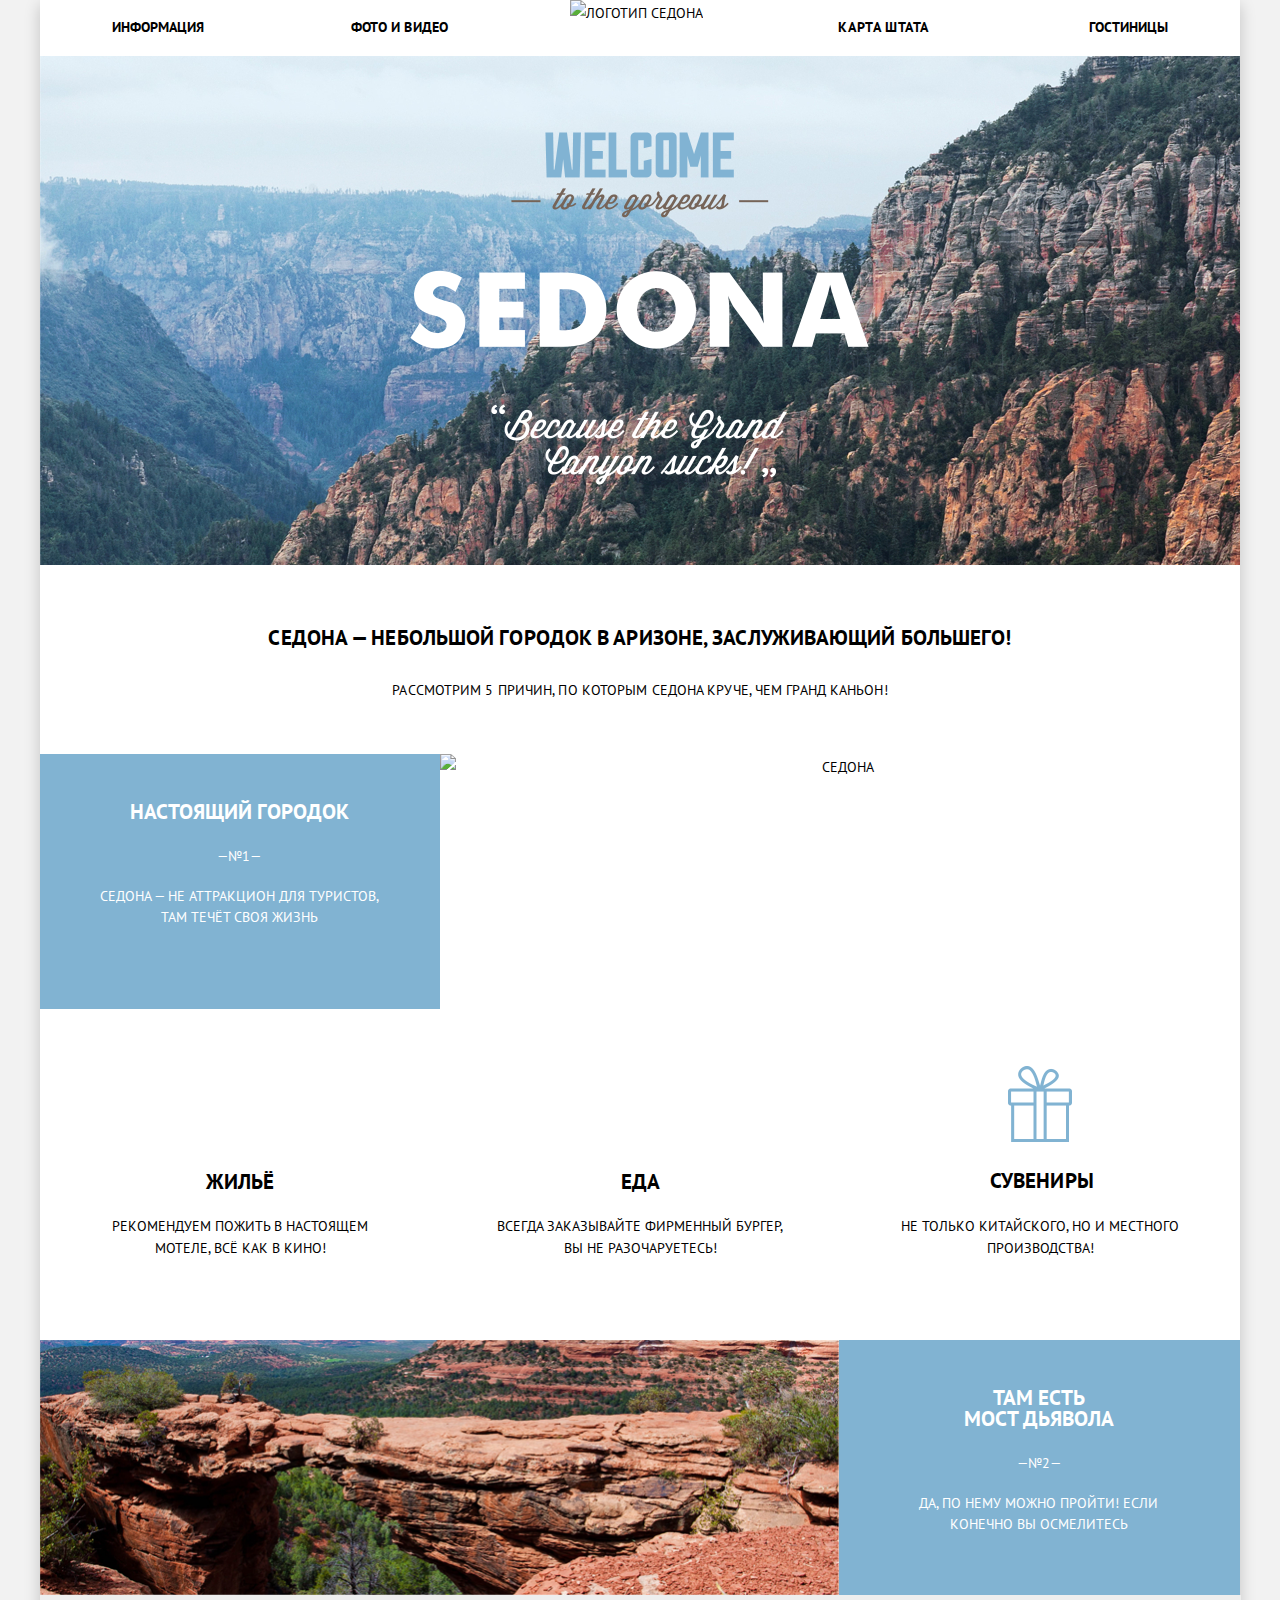
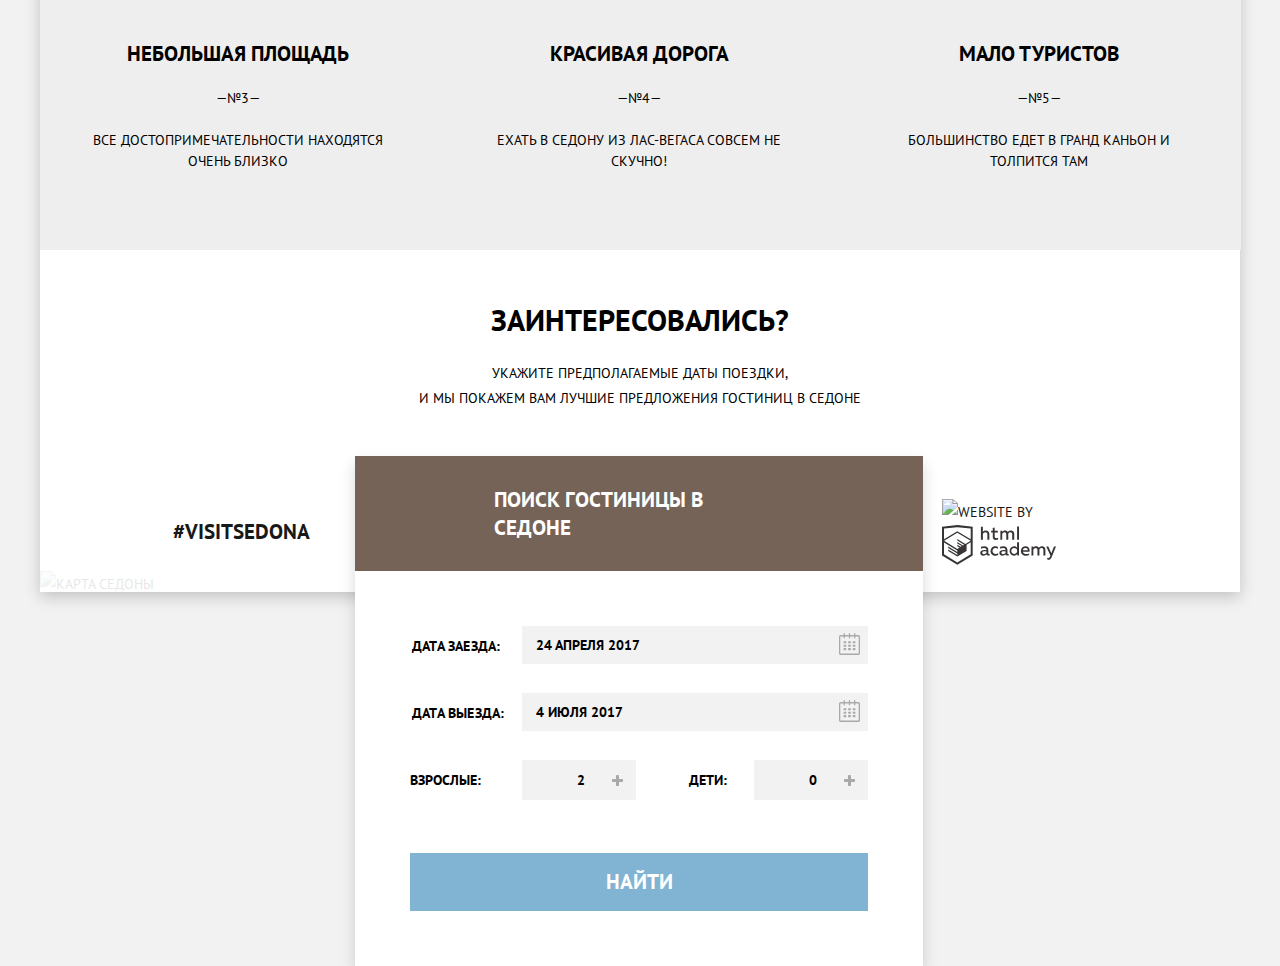
==== commit f0eef533: "Update index.html" ====
--- a/index.html
+++ b/index.html
@@ -1,143 +1,156 @@
 <!DOCTYPE html>
 <html lang="ru">
-  <head>
-    <meta charset="utf-8">
-    <title>HTML Academy: Седона</title>
-    <link href="https://fonts.googleapis.com/css?family=PT+Sans:400,700&display=swap&subset=cyrillic" rel="stylesheet">
-    <link href="css/normalize.css" rel="stylesheet">
-    <link href="css/style.css" rel="stylesheet">
-  </head>
-  <body>
-    <header class="main-header">
-      <nav class="main-navigation">
-        <ul class="site-navigation">
-          <li class="site-navigation__item"><a href="info.html" >Информация</a></li>
-          <li class="site-navigation__item"><a href="#">Фото и видео</a></li>
-          <li class="site-navigation__item"><a href="#">Карта штата</a></li>
-          <li class="site-navigation__item"><a href="hotels.html">Гостиницы</a></li>
-        </ul>
-      </nav>
-      <a class="main-header-logo">
-        <img src="img/logo_sedona.svg" alt="Логотип Cедона">
-      </a>
-    </header>
-    <main>
-        <h1> 
-          <span class="visually-hidden">Город Седона</span> 
-          <div class="logo-background">
-            <img src="img/welcome.png" alt="Добро пожаловать" width="459px" height="353px">
-          </div>
-        </h1>
-      <section class="advantages">
-        <h2 class="visually-hidden">Преимущества</h2>
-        <b class="title main-title">Седона &mdash; небольшой городок в Аризоне,<br>заслуживающий большего!</b>
-        <p class="main-subtitle">Рассмотрим 5 причин, по которым Седона круче, чем гранд каньон!</p>
-        <ul class="advantages-list">
-          <li class="advantages-item advantages-item__wrapper">
-            <div class="advantages-item__text blue-background">
-              <h3 class="title">Настоящий<br>городок</h3>
-              <span> &mdash;&#8470;1&mdash; </span>
-              <p>Седона — не аттракцион для туристов, там течёт своя жизнь</p>
-            </div>
-            <img src="img/photo_1.jpg"  width="800" height="255" alt="Седона">
-          </li>
-          <li>
-            <ul class="recommendations">
-              <li class="recommendations-item">
-                <b class="title recommendations-title recommendations-title--house">Жильё</b>
-                <p class="recommendations-item__text">Рекомендуем пожить в настоящем мотеле, всё как в кино!</p>
-              </li>
-              <li class="recommendations-item">
-                <b class="title recommendations-title recommendations-title--food">Еда</b>
-                <p class="recommendations-item__text">Всегда заказывайте фирменный бургер, вы не разочаруетесь!</p>
-              </li>
-              <li class="recommendations-item">
-                <b class="title recommendations-title recommendations-title--souvenirs">Сувениры</b>
-                <p class="recommendations-item__text">Не только китайского, но и местного производства!</p>
-              </li>
-            </ul>
-          </li>
-          <li class="advantages-item advantages-item__wrapper">
-            <img src="img/devil-bridge.jpg" width="800" height="255" alt="Мост Дьявола">
-              <div class="advantages-item__text blue-background">
-                <h3 class="title">Там есть<br>Мост дьявола</h3>
-                <span> &mdash;&#8470;2&mdash; </span>
-                <p>Да, по нему можно пройти! Если конечно вы осмелитесь</p>
+
+<head>
+  <meta charset="utf-8">
+  <title>HTML Academy: Седона</title>
+  <link href="https://fonts.googleapis.com/css?family=PT+Sans:400,700&display=swap&subset=cyrillic" rel="stylesheet">
+  <link href="css/normalize.css" rel="stylesheet">
+  <link href="css/style.css" rel="stylesheet">
+</head>
+
+<body>
+  <header class="main-header">
+    <nav class="main-navigation">
+      <ul class="site-navigation">
+        <li class="site-navigation__item"><a href="#">Информация</a></li>
+        <li class="site-navigation__item"><a href="#">Фото и видео</a></li>
+        <li class="site-navigation__item"><a href="#">Карта штата</a></li>
+        <li class="site-navigation__item"><a href="hotels.html">Гостиницы</a></li>
+      </ul>
+    </nav>
+    <a class="main-header-logo">
+      <img src="img/logo_sedona.svg" alt="Логотип Cедона">
+    </a>
+  </header>
+  <main>
+    <section class="first-screen">
+      <h1>
+        <span class="visually-hidden">Город Седона</span>
+        <img src="img/welcome.png" alt="Добро пожаловать" width="459" height="353">
+      </h1>
+    </section>
+    <section class="advantages">
+      <h2 class="visually-hidden">Преимущества</h2>
+      <b class="title main-title">Седона &mdash; небольшой городок в Аризоне, заслуживающий большего!</b>
+      <p class="main-subtitle">Рассмотрим 5 причин, по которым Седона круче, чем гранд каньон!</p>
+      <ul class="advantages-list">
+        <li class="advantages-item advantages-item__wrapper">
+          <div class="advantages-item__text blue-background">
+            <h3 class="title">Настоящий городок</h3>
+            <span class="advantages-item--number"> &mdash;&#8470;1&mdash; </span>
+            <p>Седона — не аттракцион для туристов, там течёт своя жизнь</p>
+          </div>
+          <img src="img/photo_1.jpg" width="800" height="255" alt="Седона">
+        </li>
+        <li>
+          <ul class="recommendations">
+            <li class="recommendations-item">
+              <b class="title recommendations-title recommendations-title--house">Жильё</b>
+              <p class="recommendations-item__text">Рекомендуем пожить в настоящем мотеле, всё как в кино!</p>
+            </li>
+            <li class="recommendations-item">
+              <b class="title recommendations-title recommendations-title--food">Еда</b>
+              <p class="recommendations-item__text">Всегда заказывайте фирменный бургер, вы не разочаруетесь! </p>
+            </li>
+            <li class="recommendations-item">
+              <b class="title recommendations-title recommendations-title--souvenirs">Сувениры</b>
+              <p class="recommendations-item__text">Не только китайского, но и местного производства!</p>
+            </li>
+          </ul>
+        </li>
+        <li class="advantages-item advantages-item__wrapper">
+          <img src="img/devil-bridge.jpg" width="800" height="255" alt="Мост Дьявола">
+          <div class="advantages-item__text blue-background">
+            <h3 class="title">Там есть<br>Мост дьявола</h3>
+            <span class="advantages-item--number"> &mdash;&#8470;2&mdash; </span>
+            <p>Да, по нему можно пройти! Если конечно вы осмелитесь</p>
+          </div>
+        </li>
+        <li>
+          <ul class="grey">
+            <li class="advantages-item">
+              <div class="advantages-item__text advantages-item__text-3 grey-background">
+                <h3 class="title">Небольшая площадь</h3>
+                <span class="advantages-item--number"> &mdash;&#8470;3&mdash; </span>
+                <p>Все достопримечательности находятся очень близко</p>
               </div>
-          </li>
-          <div class="grey">
-          <li class="advantages-item">
-            <div class="advantages-item__text grey-background">
-              <h3 class="title">Небольшая<br>площадь</h3> 
-                <span> &mdash;&#8470;3&mdash; </span>            
-                <p>Все достопримечательности находятся очень близко</p>
-            </div>
-          </li>
-          <li class="advantages-item">
+            </li>
+            <li class="advantages-item">
               <div class="advantages-item__text grey-background">
-                  <h3 class="title">Красивая<br>дорога</h3> 
-                  <span> &mdash;&#8470;4&mdash; </span> 
-                  <p>Ехать в Седону из Лас-Вегаса совсем не скучно!</p>
+                <h3 class="title">Красивая дорога</h3>
+                <span class="advantages-item--number"> &mdash;&#8470;4&mdash; </span>
+                <p>Ехать в Седону из Лас-Вегаса совсем не скучно!</p>
               </div>
-          </li>
-          <li class="advantages-item">
-            <div class="advantages-item__text grey-background">
-              <h3 class="title">Мало<br>туристов</h3>
-              <span> &mdash;&#8470;5&mdash; </span>
-              <p>Большинство едет в гранд каньон<br>и толпится там</p>
-            </div>
-          </li>
-        </div>
-        </ul>
-      </section>
-        <h2 class="visually-hidden">Поиск гостиниц</h2>
-        <div class="modal-title">
+            </li>
+            <li class="advantages-item">
+              <div class="advantages-item__text advantages-item__text-5 grey-background">
+                <h3 class="title">Мало туристов</h3>
+                <span class="advantages-item--number"> &mdash;&#8470;5&mdash; </span>
+                <p class="text-5">Большинство едет в гранд каньон и толпится там</p>
+              </div>
+            </li>
+          </ul>
+        </li>
+      </ul>
+    </section>
+    <section>
+      <h2 class="visually-hidden">Поиск гостиниц</h2>
+      <div class="modal-title">
         <b class="modal-subtitle">Заинтересовались?</b>
         <p class="modal-subtitle__text">
           Укажите предполагаемые даты поездки,<br>и мы покажем вам лучшие предложения гостиниц в седоне
         </p>
       </div>
       <div class="modal">
-        <div class="brown-button">
-          <a class="text-button">Поиск гостиницы в Седоне</a>
+        <div class="brown-button modal-link" tabindex="0">
+          <a href="" class="text-button">Поиск гостиницы в Седоне</a>
         </div>
         <form action="https://echo.htmlacademy.ru" method="post" class="modal-form">
           <div class="reservation-date">
-          <div class="arrival-date">
-            <label for="arrival-date">Дата заезда: </label>
-            <input type="text" id="arrival-date" class="modal-item" placeholder="24 апреля 2017">
-            <button type="button" class="date-button">
-              <svg width="21" height="23" viewBox="0 0 21 23" fill="#A9A9A9" xmlns="http://www.w3.org/2000/svg">
-                <path fill-rule="evenodd" clip-rule="evenodd" d="M16.406 3.02498H19.251C20.217 3.02498 21 3.84698 21 4.86198V21.164C21 22.179 20.217 23 19.251 23H1.75C0.784 23 0 22.179 0 21.164V4.86198C0 3.84698 0.784 3.02498 1.75 3.02498H4.593V1.64798C4.593 1.26698 4.887 0.958984 5.25 0.958984C5.612 0.958984 5.906 1.26698 5.906 1.64798V3.02498H9.844V1.64798C9.844 1.26698 10.138 0.958984 10.501 0.958984C10.862 0.958984 11.156 1.26698 11.156 1.64798V3.02498H15.094V1.64798C15.094 1.26698 15.387 0.958984 15.75 0.958984C16.112 0.958984 16.406 1.26698 16.406 1.64798V3.02498ZM19.5646 21.484C19.6466 21.3979 19.691 21.2828 19.688 21.164H19.689V4.86198C19.689 4.60898 19.493 4.40298 19.252 4.40298H16.407V5.78098C16.407 6.16198 16.113 6.46998 15.751 6.46998C15.388 6.46998 15.095 6.16198 15.095 5.78098V4.40298H11.157V5.78098C11.157 6.16198 10.863 6.46998 10.502 6.46998C10.139 6.46998 9.845 6.16198 9.845 5.78098V4.40298H5.907V5.78098C5.907 6.16198 5.613 6.46998 5.251 6.46998C4.888 6.46998 4.594 6.16198 4.594 5.78098V4.40298H1.75C1.50263 4.40953 1.30696 4.61458 1.312 4.86198V21.164C1.30696 21.4114 1.50263 21.6164 1.75 21.623H19.251C19.3698 21.6201 19.4826 21.5701 19.5646 21.484Z" fill="#A9A9A9"/>
-                <path fill-rule="evenodd" clip-rule="evenodd" d="M4.59399 9.22498H7.21899V11.291H4.59399V9.22498ZM4.59399 12.668H7.21899V14.735H4.59399V12.668ZM7.21899 16.112H4.59399V18.178H7.21899V16.112ZM9.18799 16.112H11.813V18.178H9.18799V16.112ZM11.813 12.668H9.18799V14.735H11.813V12.668ZM9.18799 9.22498H11.813V11.291H9.18799V9.22498ZM16.406 16.112H13.781V18.178H16.406V16.112ZM13.781 12.668H16.406V14.735H13.781V12.668ZM16.406 9.22498H13.781V11.291H16.406V9.22498Z" fill="#A9A9A9"/>
-              </svg>               
-            </button>
-          </div>
-          <div class="arrival-date">
-            <label for="date-of-depature">Дата выезда: </label>
-            <input type="text" id="date-of-depature"  class="modal-item" placeholder="4 июля 2017">
-            <button type="button" class="date-button">
-              <svg width="21" height="23" viewBox="0 0 21 23" fill="#A9A9A9" xmlns="http://www.w3.org/2000/svg">
-                <path fill-rule="evenodd" clip-rule="evenodd" d="M16.406 3.02498H19.251C20.217 3.02498 21 3.84698 21 4.86198V21.164C21 22.179 20.217 23 19.251 23H1.75C0.784 23 0 22.179 0 21.164V4.86198C0 3.84698 0.784 3.02498 1.75 3.02498H4.593V1.64798C4.593 1.26698 4.887 0.958984 5.25 0.958984C5.612 0.958984 5.906 1.26698 5.906 1.64798V3.02498H9.844V1.64798C9.844 1.26698 10.138 0.958984 10.501 0.958984C10.862 0.958984 11.156 1.26698 11.156 1.64798V3.02498H15.094V1.64798C15.094 1.26698 15.387 0.958984 15.75 0.958984C16.112 0.958984 16.406 1.26698 16.406 1.64798V3.02498ZM19.5646 21.484C19.6466 21.3979 19.691 21.2828 19.688 21.164H19.689V4.86198C19.689 4.60898 19.493 4.40298 19.252 4.40298H16.407V5.78098C16.407 6.16198 16.113 6.46998 15.751 6.46998C15.388 6.46998 15.095 6.16198 15.095 5.78098V4.40298H11.157V5.78098C11.157 6.16198 10.863 6.46998 10.502 6.46998C10.139 6.46998 9.845 6.16198 9.845 5.78098V4.40298H5.907V5.78098C5.907 6.16198 5.613 6.46998 5.251 6.46998C4.888 6.46998 4.594 6.16198 4.594 5.78098V4.40298H1.75C1.50263 4.40953 1.30696 4.61458 1.312 4.86198V21.164C1.30696 21.4114 1.50263 21.6164 1.75 21.623H19.251C19.3698 21.6201 19.4826 21.5701 19.5646 21.484Z" fill="#A9A9A9"/>
-                <path fill-rule="evenodd" clip-rule="evenodd" d="M4.59399 9.22498H7.21899V11.291H4.59399V9.22498ZM4.59399 12.668H7.21899V14.735H4.59399V12.668ZM7.21899 16.112H4.59399V18.178H7.21899V16.112ZM9.18799 16.112H11.813V18.178H9.18799V16.112ZM11.813 12.668H9.18799V14.735H11.813V12.668ZM9.18799 9.22498H11.813V11.291H9.18799V9.22498ZM16.406 16.112H13.781V18.178H16.406V16.112ZM13.781 12.668H16.406V14.735H13.781V12.668ZM16.406 9.22498H13.781V11.291H16.406V9.22498Z" fill="#A9A9A9"/>
-              </svg>
-            </button>
-          </div>
-        </div>
+            <div class="arrival-date">
+              <label for="arrival-date">Дата заезда: </label>
+              <input type="text" id="arrival-date" name="arrival-date" class="modal-item" placeholder="24 апреля 2017">
+              <button type="button" class="date-button" aria-label="Календарь">
+                <svg width="21" height="23" viewBox="0 0 21 23" fill="#A9A9A9" xmlns="http://www.w3.org/2000/svg">
+                  <path fill-rule="evenodd" clip-rule="evenodd"
+                    d="M16.406 3.02498H19.251C20.217 3.02498 21 3.84698 21 4.86198V21.164C21 22.179 20.217 23 19.251 23H1.75C0.784 23 0 22.179 0 21.164V4.86198C0 3.84698 0.784 3.02498 1.75 3.02498H4.593V1.64798C4.593 1.26698 4.887 0.958984 5.25 0.958984C5.612 0.958984 5.906 1.26698 5.906 1.64798V3.02498H9.844V1.64798C9.844 1.26698 10.138 0.958984 10.501 0.958984C10.862 0.958984 11.156 1.26698 11.156 1.64798V3.02498H15.094V1.64798C15.094 1.26698 15.387 0.958984 15.75 0.958984C16.112 0.958984 16.406 1.26698 16.406 1.64798V3.02498ZM19.5646 21.484C19.6466 21.3979 19.691 21.2828 19.688 21.164H19.689V4.86198C19.689 4.60898 19.493 4.40298 19.252 4.40298H16.407V5.78098C16.407 6.16198 16.113 6.46998 15.751 6.46998C15.388 6.46998 15.095 6.16198 15.095 5.78098V4.40298H11.157V5.78098C11.157 6.16198 10.863 6.46998 10.502 6.46998C10.139 6.46998 9.845 6.16198 9.845 5.78098V4.40298H5.907V5.78098C5.907 6.16198 5.613 6.46998 5.251 6.46998C4.888 6.46998 4.594 6.16198 4.594 5.78098V4.40298H1.75C1.50263 4.40953 1.30696 4.61458 1.312 4.86198V21.164C1.30696 21.4114 1.50263 21.6164 1.75 21.623H19.251C19.3698 21.6201 19.4826 21.5701 19.5646 21.484Z"
+                    fill="#A9A9A9" />
+                  <path fill-rule="evenodd" clip-rule="evenodd"
+                    d="M4.59399 9.22498H7.21899V11.291H4.59399V9.22498ZM4.59399 12.668H7.21899V14.735H4.59399V12.668ZM7.21899 16.112H4.59399V18.178H7.21899V16.112ZM9.18799 16.112H11.813V18.178H9.18799V16.112ZM11.813 12.668H9.18799V14.735H11.813V12.668ZM9.18799 9.22498H11.813V11.291H9.18799V9.22498ZM16.406 16.112H13.781V18.178H16.406V16.112ZM13.781 12.668H16.406V14.735H13.781V12.668ZM16.406 9.22498H13.781V11.291H16.406V9.22498Z"
+                    fill="#A9A9A9" />
+                </svg>
+              </button>
+            </div>
+            <div class="arrival-date">
+              <label for="date-of-depature">Дата выезда: </label>
+              <input type="text" id="date-of-depature" name="date-of-depature" class="modal-item" placeholder="4 июля 2017">
+              <button type="button" class="date-button" aria-label="Календарь">
+                <svg width="21" height="23" viewBox="0 0 21 23" fill="#A9A9A9" xmlns="http://www.w3.org/2000/svg">
+                  <path fill-rule="evenodd" clip-rule="evenodd"
+                    d="M16.406 3.02498H19.251C20.217 3.02498 21 3.84698 21 4.86198V21.164C21 22.179 20.217 23 19.251 23H1.75C0.784 23 0 22.179 0 21.164V4.86198C0 3.84698 0.784 3.02498 1.75 3.02498H4.593V1.64798C4.593 1.26698 4.887 0.958984 5.25 0.958984C5.612 0.958984 5.906 1.26698 5.906 1.64798V3.02498H9.844V1.64798C9.844 1.26698 10.138 0.958984 10.501 0.958984C10.862 0.958984 11.156 1.26698 11.156 1.64798V3.02498H15.094V1.64798C15.094 1.26698 15.387 0.958984 15.75 0.958984C16.112 0.958984 16.406 1.26698 16.406 1.64798V3.02498ZM19.5646 21.484C19.6466 21.3979 19.691 21.2828 19.688 21.164H19.689V4.86198C19.689 4.60898 19.493 4.40298 19.252 4.40298H16.407V5.78098C16.407 6.16198 16.113 6.46998 15.751 6.46998C15.388 6.46998 15.095 6.16198 15.095 5.78098V4.40298H11.157V5.78098C11.157 6.16198 10.863 6.46998 10.502 6.46998C10.139 6.46998 9.845 6.16198 9.845 5.78098V4.40298H5.907V5.78098C5.907 6.16198 5.613 6.46998 5.251 6.46998C4.888 6.46998 4.594 6.16198 4.594 5.78098V4.40298H1.75C1.50263 4.40953 1.30696 4.61458 1.312 4.86198V21.164C1.30696 21.4114 1.50263 21.6164 1.75 21.623H19.251C19.3698 21.6201 19.4826 21.5701 19.5646 21.484Z"
+                    fill="#A9A9A9" />
+                  <path fill-rule="evenodd" clip-rule="evenodd"
+                    d="M4.59399 9.22498H7.21899V11.291H4.59399V9.22498ZM4.59399 12.668H7.21899V14.735H4.59399V12.668ZM7.21899 16.112H4.59399V18.178H7.21899V16.112ZM9.18799 16.112H11.813V18.178H9.18799V16.112ZM11.813 12.668H9.18799V14.735H11.813V12.668ZM9.18799 9.22498H11.813V11.291H9.18799V9.22498ZM16.406 16.112H13.781V18.178H16.406V16.112ZM13.781 12.668H16.406V14.735H13.781V12.668ZM16.406 9.22498H13.781V11.291H16.406V9.22498Z"
+                    fill="#A9A9A9" />
+                </svg>
+              </button>
+            </div>
+          </div>
           <div class="modal-buttons-number">
-          <div class="button-adults">
-            <label for="adults">Взрослые:</label>
-            <button class="modal-button modal-button--minus"></button>
-            <input type="number" id="adults"  class="modal-item modal-item__adults" placeholder="2">
-            <button class="modal-button modal-button--plus"></button>
-          </div>
-          <div class="button-children">
-            <label for="children">Дети:</label>
-            <button type="button"  class="modal-button modal-button--minus"></button>
-            <input type="number" id="children"  class="modal-item modal-item__children" placeholder="0">
-            <button type="button" class="modal-button  modal-button--plus"></button>
-          </div>
-        </div>
+            <div class="button-adults">
+              <label for="adults">Взрослые:</label>
+              <button type="button" class="modal-button modal-button--minus"></button>
+              <input type="text" id="adults" name="adults" class="modal-item modal-item__adults" placeholder="2">
+              <button type="button" class="modal-button modal-button--plus"></button>
+            </div>
+            <div class="button-children">
+              <label for="children">Дети:</label>
+              <button type="button" class="modal-button modal-button--minus"></button>
+              <input type="text" id="children" name="children" class="modal-item modal-item__children" placeholder="0">
+              <button type="button" class="modal-button  modal-button--plus"></button>
+            </div>
+          </div>
           <button type="submit" class="blue-button">
             <span class="text-button">
               Найти
@@ -145,42 +158,65 @@
           </button>
         </form>
       </div>
-      </section>
-        <div class="map">
-          <img src="img/map.jpg" alt="Карта Седоны" width="1200px" height="473px">
-        </div>
-    </main>
-    <footer class="footer">
-      <div class="hashtag">
-        <p> &#35;visitSEDONA</p>
-      </div>
-      <div>
-        <ul class="footer-social">
-          <li class="icon">
-            <a href="https://twiiter.com" aria-label="Седона в Твиттере">
-              <svg xmlns="http://www.w3.org/2000/svg" xmlns:xlink="http://www.w3.org/1999/xlink" width="17" height="15" viewBox="0 0 17 15"><path fill="#FFF" d="M10.95.144c1.685-.496 2.984.27 3.577 1.179.673-.231 1.331-.481 2.011-.708a2.345 2.345 0 0 1-.857 1.768c.685.17 1.304-.491 1.304-.491-.169 1-1.006 1.788-1.563 2.024-.231 6.75-3.175 11.217-10.077 11.082h-.446c-.41 0-4.164-.46-4.898-1.887 2.271.196 3.893-.422 4.693-1.177-.96-.3-2.679-.477-2.979-2.95.349.106.564.228 1.19.119C1.705 8.247.374 7.53.448 5.33c.285.328 1.067.536 1.34.472C1.085 5.561-.182 2.442.894.85c1.818 1.854 3.735 3.606 7.152 3.773C8.254 2.33 9.183.793 10.95.144z"/></svg>
-            </a>
-          </li>
-          <li class="icon">
-            <a href="https://facebook.com" aria-label="Седона в Фейсбуке">
-              <svg xmlns="http://www.w3.org/2000/svg" width="12" height="22" viewBox="0 0 12 22"><path fill="#fff" d="M12 4V0H8a4 4 0 0 0-4 4v4H0v4h4v10h4V12h4V8H8V4h4z"/></svg>
-            </a>
-          </li>
-          <li class="icon">
-            <a href="https://youtube.com" aria-label="Седона на Ютубе">
-              <svg xmlns="http://www.w3.org/2000/svg" xmlns:xlink="http://www.w3.org/1999/xlink" width="20" height="16" viewBox="0 0 20 16"><path fill="#FFF" d="M17 0H3C1.35 0 0 1.35 0 3v10c0 1.65 1.35 3 3 3h14c1.65 0 3-1.35 3-3V3c0-1.65-1.35-3-3-3zM6.027 11.998V4.002L15.014 8l-8.987 3.998z"/></svg>
-            </a>
-          </li>
-        </ul>
-      </div>
-      <div class="footer-copyright">
-        <img src="img/website_by.png" alt="website by">
-          <a href="https://htmlacademy.ru/intensive/htmlcss" class="footer-copyright__link">
-            <svg width="114" height="40" viewBox="0 0 114 40" fill="#231f20" xmlns="http://www.w3.org/2000/svg">
-              <path fill-rule="evenodd" clip-rule="evenodd" d="M15.5197 0.057373H15.3509L0 1.71895V30.4945L15.3509 39.8382L30.7018 30.4945V1.71895L15.5197 0.057373ZM77.0183 1.62185H75.0876V14.7311H77.0183V1.62185ZM40.8619 1.63264V6.76843C41.6131 5.9864 42.6386 5.5436 43.7105 5.53843C44.6823 5.47908 45.6329 5.84495 46.3253 6.54479C47.0177 7.24462 47.3866 8.21244 47.3399 9.20685V14.7634H45.367V9.46579C45.4231 8.94897 45.2754 8.43059 44.9566 8.02553C44.6377 7.62047 44.174 7.36218 43.6683 7.3079H43.3518C42.3456 7.36979 41.4321 7.9295 40.9041 8.80764V14.7634H38.8995V1.63264H40.8619ZM77.0183 30.4837H75.2775V29.0595C74.4828 30.1353 73.23 30.7538 71.9119 30.7211C69.4751 30.5528 67.5825 28.4822 67.5825 25.9845C67.5825 23.4867 69.4751 21.4162 71.9119 21.2479C73.1195 21.2052 74.2818 21.7203 75.0771 22.6505V17.3205H77.0183V30.4837ZM47.0656 29.0595C47.263 29.0515 47.4583 29.0152 47.6459 28.9516V30.3866C47.2482 30.5404 46.826 30.6172 46.4009 30.6132C45.6482 30.6769 44.9394 30.2429 44.639 29.5342C43.7036 30.31 42.5302 30.7227 41.3261 30.6995C39.733 30.6995 38.256 29.804 38.256 27.9482C38.256 25.65 40.3661 24.9379 42.1702 24.9379C42.9402 24.9505 43.707 25.0408 44.4596 25.2076V24.884C44.4596 23.805 43.6578 22.9742 42.1491 22.9742C41.0585 22.9764 39.9804 23.2116 38.9839 23.6647V21.8305C40.0678 21.451 41.204 21.2506 42.3495 21.2371C44.8394 21.2371 46.3693 22.4455 46.3693 25.1753V28.4121C46.3546 28.5668 46.401 28.721 46.4981 28.8406C46.5951 28.9601 46.7349 29.035 46.8862 29.0487H47.0656V29.0595ZM40.2711 27.8403C40.298 28.229 40.4761 28.5905 40.7655 28.844C41.055 29.0974 41.4317 29.2217 41.8115 29.189H41.9275C42.8819 29.1906 43.7973 28.8022 44.4702 28.11V26.5779C43.842 26.4414 43.2026 26.3655 42.5605 26.3513C41.5055 26.3513 40.2817 26.7074 40.2817 27.8403H40.2711ZM56.0229 21.9384C55.1962 21.4632 54.2596 21.2246 53.3115 21.2479H52.9422C51.7332 21.2873 50.5891 21.8166 49.7619 22.7192C48.9347 23.6218 48.4923 24.8236 48.5321 26.06V26.5024C48.6957 29.0004 50.805 30.8921 53.2482 30.7318C54.2519 30.7555 55.2477 30.5452 56.1601 30.1168V28.2718C55.3769 28.7215 54.4945 28.9591 53.5963 28.9624C52.5199 29.0288 51.4963 28.4793 50.9385 27.5356C50.3806 26.5918 50.3806 25.4095 50.9385 24.4658C51.4963 23.522 52.5199 22.9725 53.5963 23.039C54.461 23.0357 55.3066 23.2989 56.0229 23.7942V21.9384ZM66.1514 29.0595C66.3488 29.0515 66.5441 29.0152 66.7317 28.9516V30.3866C66.334 30.5404 65.9118 30.6172 65.4867 30.6132C64.734 30.6769 64.0252 30.2429 63.7248 29.5342C62.7894 30.31 61.616 30.7227 60.4119 30.6995C58.8188 30.6995 57.3417 29.804 57.3417 27.9482C57.3417 25.65 59.4518 24.9379 61.256 24.9379C62.0259 24.9505 62.7928 25.0408 63.5454 25.2076V24.884C63.5454 23.805 62.7436 22.9742 61.2349 22.9742C60.1443 22.9764 59.0662 23.2116 58.0697 23.6647V21.8305C59.1536 21.451 60.2897 21.2506 61.4353 21.2371C63.9252 21.2371 65.455 22.4455 65.455 25.1753V28.4121C65.4404 28.5668 65.4868 28.721 65.5838 28.8406C65.6809 28.9601 65.8207 29.035 65.972 29.0487H66.1514V29.0595ZM59.855 28.8481C59.5632 28.5943 59.3837 28.2311 59.3569 27.8403H59.378C59.378 26.7074 60.5385 26.3513 61.6569 26.3513C62.299 26.3655 62.9383 26.4414 63.5665 26.5779V28.11C62.8937 28.8022 61.9782 29.1906 61.0239 29.189H60.9078C60.5263 29.2247 60.1469 29.1019 59.855 28.8481ZM69.3271 25.9305C69.3271 24.2859 70.6308 22.9526 72.239 22.9526L72.2601 23.0066C73.4742 23.0066 74.5742 23.7382 75.0665 24.8732V27.0311C74.5856 28.1871 73.4673 28.9296 72.239 28.9084C70.6308 28.9084 69.3271 27.5752 69.3271 25.9305ZM83.3486 21.2479C86.8408 21.2479 88.0541 24.1395 87.4844 26.7397H80.922C81.1436 28.3582 82.6839 29.0163 84.2876 29.0163C85.2509 29.0196 86.2027 28.8021 87.0729 28.3797V30.1061C86.0736 30.5421 84.9939 30.7519 83.9078 30.7211C81.2385 30.7211 78.8963 29.189 78.8963 25.9521C78.8362 24.7502 79.2482 23.5736 80.0408 22.6841C80.8334 21.7945 81.9408 21.2658 83.1165 21.2155H83.3486V21.2479ZM80.8693 25.1753C80.9704 23.8237 82.1216 22.8104 83.4436 22.9095H83.4858C84.1064 22.8531 84.7196 23.08 85.1612 23.5295C85.6028 23.979 85.8275 24.6051 85.7752 25.24H80.8693V25.1753ZM89.489 30.4621V21.4961H91.2298V22.575C91.9777 21.7197 93.041 21.2229 94.1628 21.2047C95.2951 21.1328 96.3712 21.7163 96.9482 22.7153C97.7407 21.8335 98.8477 21.3161 100.018 21.2803C100.952 21.2327 101.859 21.6011 102.507 22.2901C103.154 22.9792 103.478 23.9213 103.394 24.8732V30.4837H101.39V24.9271C101.437 24.4734 101.306 24.0191 101.024 23.6647C100.743 23.3104 100.336 23.0852 99.8917 23.039H99.6174C98.7512 23.0941 97.9525 23.536 97.4335 24.2474V30.4837H95.4289V24.9271C95.4728 24.47 95.3357 24.0139 95.0481 23.6611C94.7606 23.3082 94.3467 23.088 93.8991 23.0497H93.6881C92.7466 23.1344 91.8915 23.6449 91.3564 24.4416V30.5161H89.5312L89.489 30.4621ZM113.977 21.4745H111.972L109.324 28.2718L106.306 21.4853H104.196L108.417 30.5484L108.237 31.0016C107.72 32.3611 107.003 33.0516 106.053 33.0516C105.75 33.0548 105.447 33.0112 105.156 32.9221V34.6161C105.536 34.7125 105.926 34.7632 106.317 34.7671C107.646 34.7671 108.902 34.0226 109.851 31.6813L113.977 21.4745ZM52.689 5.78658V2.54974L50.7266 3.01369V5.73264H49.144V7.49132H50.7899V11.9905C50.7231 12.817 51.0244 13.6301 51.61 14.2038C52.1955 14.7775 53.0028 15.0505 53.8073 14.9468C54.5996 14.9535 55.3875 14.8259 56.139 14.5692V12.8429C55.5727 13.0781 54.9672 13.199 54.356 13.199C53.2165 13.199 52.689 12.8105 52.689 11.6237V7.5129H55.8541V5.78658H52.689ZM58.3862 14.7526V5.75421H60.1376V6.83316C60.8811 5.97655 61.9403 5.476 63.0601 5.45211C64.1624 5.38099 65.2146 5.93142 65.8032 6.88711C66.5958 6.00534 67.7028 5.48794 68.8734 5.45211C69.8138 5.41462 70.7233 5.79859 71.364 6.50353C72.0046 7.20846 72.3126 8.16418 72.2073 9.12053V14.7418H70.2028V9.18527C70.2499 8.73151 70.1184 8.27721 69.8373 7.92287C69.5561 7.56853 69.1485 7.34334 68.7046 7.29711H68.4619C67.5957 7.35228 66.797 7.7942 66.278 8.50553V14.7418H64.2734V9.18527C64.3206 8.73151 64.1891 8.27721 63.9079 7.92287C63.6268 7.56853 63.2191 7.34334 62.7752 7.29711H62.5326C61.5911 7.38181 60.736 7.89229 60.2009 8.68895V14.7634H58.3862V14.7526ZM28.6972 29.3033L28.7078 29.2968L28.6972 29.3184V29.3033ZM28.6972 17.3205V29.3033L15.3509 37.4321L2.00459 29.3184V17.5147L15.2876 25.6068V27.0311L6.18257 21.5284V22.9418L15.3404 28.5632V30.0629L6.19312 24.4955V25.9521L15.3509 31.5734L24.5826 25.9197V19.8129L28.6972 17.3205ZM28.7078 15.7776L25.0362 17.9355L23.3482 19.0145L15.3087 14.0837V15.4971L22.156 19.7266L22.0083 19.8237L20.9532 20.4063L15.2876 16.9537V18.3995L19.761 21.1184L18.706 21.8413L15.3298 19.7913V21.2047L17.5454 22.5426L15.2982 23.9021L2.11009 15.864L15.3087 7.72869L28.7078 15.7776ZM15.2876 6.27211L28.7078 14.3534V3.56395L15.3615 2.12895L2.01514 3.56395V14.3534L15.2876 6.27211Z" fill="#231F20"/>
+    </section>
+    <div class="map">
+      <img src="img/map.jpg" alt="Карта Седоны" width="1200" height="590">
+    </div>
+  </main>
+  <footer class="footer footer-main-page">
+    <div class="hashtag">
+      <p> &#35;visitSEDONA</p>
+    </div>
+    <div>
+      <ul class="footer-social">
+        <li>
+          <a href="https://twiiter.com" aria-label="Седона в Твиттере" class="icon twitter">
+            <svg xmlns="http://www.w3.org/2000/svg" xmlns:xlink="http://www.w3.org/1999/xlink" width="17" height="15"
+              viewBox="0 0 17 15">
+              <path fill="#FFF"
+                d="M10.95.144c1.685-.496 2.984.27 3.577 1.179.673-.231 1.331-.481 2.011-.708a2.345 2.345 0 0 1-.857 1.768c.685.17 1.304-.491 1.304-.491-.169 1-1.006 1.788-1.563 2.024-.231 6.75-3.175 11.217-10.077 11.082h-.446c-.41 0-4.164-.46-4.898-1.887 2.271.196 3.893-.422 4.693-1.177-.96-.3-2.679-.477-2.979-2.95.349.106.564.228 1.19.119C1.705 8.247.374 7.53.448 5.33c.285.328 1.067.536 1.34.472C1.085 5.561-.182 2.442.894.85c1.818 1.854 3.735 3.606 7.152 3.773C8.254 2.33 9.183.793 10.95.144z" />
             </svg>
           </a>
-      </div>
-    </footer>
-  </body>
+        </li>
+        <li>
+          <a href="https://facebook.com" aria-label="Седона в Фейсбуке" class="icon facebook">
+            <svg xmlns="http://www.w3.org/2000/svg" width="12" height="22" viewBox="0 0 12 22">
+              <path fill="#fff" d="M12 4V0H8a4 4 0 0 0-4 4v4H0v4h4v10h4V12h4V8H8V4h4z" /></svg>
+          </a>
+        </li>
+        <li>
+          <a href="https://youtube.com" aria-label="Седона на Ютубе" class="icon youtube">
+            <svg xmlns="http://www.w3.org/2000/svg" xmlns:xlink="http://www.w3.org/1999/xlink" width="20" height="16"
+              viewBox="0 0 20 16">
+              <path fill="#FFF"
+                d="M17 0H3C1.35 0 0 1.35 0 3v10c0 1.65 1.35 3 3 3h14c1.65 0 3-1.35 3-3V3c0-1.65-1.35-3-3-3zM6.027 11.998V4.002L15.014 8l-8.987 3.998z" />
+            </svg>
+          </a>
+        </li>
+      </ul>
+    </div>
+    <div class="footer-copyright">
+      <img src="img/website_by.png" alt="website by">
+      <a href="https://htmlacademy.ru/intensive/htmlcss" class="footer-copyright__link">
+        <svg width="114" height="40" viewBox="0 0 114 40" fill="#231f20" xmlns="http://www.w3.org/2000/svg">
+          <path fill-rule="evenodd" clip-rule="evenodd"
+            d="M15.5197 0.057373H15.3509L0 1.71895V30.4945L15.3509 39.8382L30.7018 30.4945V1.71895L15.5197 0.057373ZM77.0183 1.62185H75.0876V14.7311H77.0183V1.62185ZM40.8619 1.63264V6.76843C41.6131 5.9864 42.6386 5.5436 43.7105 5.53843C44.6823 5.47908 45.6329 5.84495 46.3253 6.54479C47.0177 7.24462 47.3866 8.21244 47.3399 9.20685V14.7634H45.367V9.46579C45.4231 8.94897 45.2754 8.43059 44.9566 8.02553C44.6377 7.62047 44.174 7.36218 43.6683 7.3079H43.3518C42.3456 7.36979 41.4321 7.9295 40.9041 8.80764V14.7634H38.8995V1.63264H40.8619ZM77.0183 30.4837H75.2775V29.0595C74.4828 30.1353 73.23 30.7538 71.9119 30.7211C69.4751 30.5528 67.5825 28.4822 67.5825 25.9845C67.5825 23.4867 69.4751 21.4162 71.9119 21.2479C73.1195 21.2052 74.2818 21.7203 75.0771 22.6505V17.3205H77.0183V30.4837ZM47.0656 29.0595C47.263 29.0515 47.4583 29.0152 47.6459 28.9516V30.3866C47.2482 30.5404 46.826 30.6172 46.4009 30.6132C45.6482 30.6769 44.9394 30.2429 44.639 29.5342C43.7036 30.31 42.5302 30.7227 41.3261 30.6995C39.733 30.6995 38.256 29.804 38.256 27.9482C38.256 25.65 40.3661 24.9379 42.1702 24.9379C42.9402 24.9505 43.707 25.0408 44.4596 25.2076V24.884C44.4596 23.805 43.6578 22.9742 42.1491 22.9742C41.0585 22.9764 39.9804 23.2116 38.9839 23.6647V21.8305C40.0678 21.451 41.204 21.2506 42.3495 21.2371C44.8394 21.2371 46.3693 22.4455 46.3693 25.1753V28.4121C46.3546 28.5668 46.401 28.721 46.4981 28.8406C46.5951 28.9601 46.7349 29.035 46.8862 29.0487H47.0656V29.0595ZM40.2711 27.8403C40.298 28.229 40.4761 28.5905 40.7655 28.844C41.055 29.0974 41.4317 29.2217 41.8115 29.189H41.9275C42.8819 29.1906 43.7973 28.8022 44.4702 28.11V26.5779C43.842 26.4414 43.2026 26.3655 42.5605 26.3513C41.5055 26.3513 40.2817 26.7074 40.2817 27.8403H40.2711ZM56.0229 21.9384C55.1962 21.4632 54.2596 21.2246 53.3115 21.2479H52.9422C51.7332 21.2873 50.5891 21.8166 49.7619 22.7192C48.9347 23.6218 48.4923 24.8236 48.5321 26.06V26.5024C48.6957 29.0004 50.805 30.8921 53.2482 30.7318C54.2519 30.7555 55.2477 30.5452 56.1601 30.1168V28.2718C55.3769 28.7215 54.4945 28.9591 53.5963 28.9624C52.5199 29.0288 51.4963 28.4793 50.9385 27.5356C50.3806 26.5918 50.3806 25.4095 50.9385 24.4658C51.4963 23.522 52.5199 22.9725 53.5963 23.039C54.461 23.0357 55.3066 23.2989 56.0229 23.7942V21.9384ZM66.1514 29.0595C66.3488 29.0515 66.5441 29.0152 66.7317 28.9516V30.3866C66.334 30.5404 65.9118 30.6172 65.4867 30.6132C64.734 30.6769 64.0252 30.2429 63.7248 29.5342C62.7894 30.31 61.616 30.7227 60.4119 30.6995C58.8188 30.6995 57.3417 29.804 57.3417 27.9482C57.3417 25.65 59.4518 24.9379 61.256 24.9379C62.0259 24.9505 62.7928 25.0408 63.5454 25.2076V24.884C63.5454 23.805 62.7436 22.9742 61.2349 22.9742C60.1443 22.9764 59.0662 23.2116 58.0697 23.6647V21.8305C59.1536 21.451 60.2897 21.2506 61.4353 21.2371C63.9252 21.2371 65.455 22.4455 65.455 25.1753V28.4121C65.4404 28.5668 65.4868 28.721 65.5838 28.8406C65.6809 28.9601 65.8207 29.035 65.972 29.0487H66.1514V29.0595ZM59.855 28.8481C59.5632 28.5943 59.3837 28.2311 59.3569 27.8403H59.378C59.378 26.7074 60.5385 26.3513 61.6569 26.3513C62.299 26.3655 62.9383 26.4414 63.5665 26.5779V28.11C62.8937 28.8022 61.9782 29.1906 61.0239 29.189H60.9078C60.5263 29.2247 60.1469 29.1019 59.855 28.8481ZM69.3271 25.9305C69.3271 24.2859 70.6308 22.9526 72.239 22.9526L72.2601 23.0066C73.4742 23.0066 74.5742 23.7382 75.0665 24.8732V27.0311C74.5856 28.1871 73.4673 28.9296 72.239 28.9084C70.6308 28.9084 69.3271 27.5752 69.3271 25.9305ZM83.3486 21.2479C86.8408 21.2479 88.0541 24.1395 87.4844 26.7397H80.922C81.1436 28.3582 82.6839 29.0163 84.2876 29.0163C85.2509 29.0196 86.2027 28.8021 87.0729 28.3797V30.1061C86.0736 30.5421 84.9939 30.7519 83.9078 30.7211C81.2385 30.7211 78.8963 29.189 78.8963 25.9521C78.8362 24.7502 79.2482 23.5736 80.0408 22.6841C80.8334 21.7945 81.9408 21.2658 83.1165 21.2155H83.3486V21.2479ZM80.8693 25.1753C80.9704 23.8237 82.1216 22.8104 83.4436 22.9095H83.4858C84.1064 22.8531 84.7196 23.08 85.1612 23.5295C85.6028 23.979 85.8275 24.6051 85.7752 25.24H80.8693V25.1753ZM89.489 30.4621V21.4961H91.2298V22.575C91.9777 21.7197 93.041 21.2229 94.1628 21.2047C95.2951 21.1328 96.3712 21.7163 96.9482 22.7153C97.7407 21.8335 98.8477 21.3161 100.018 21.2803C100.952 21.2327 101.859 21.6011 102.507 22.2901C103.154 22.9792 103.478 23.9213 103.394 24.8732V30.4837H101.39V24.9271C101.437 24.4734 101.306 24.0191 101.024 23.6647C100.743 23.3104 100.336 23.0852 99.8917 23.039H99.6174C98.7512 23.0941 97.9525 23.536 97.4335 24.2474V30.4837H95.4289V24.9271C95.4728 24.47 95.3357 24.0139 95.0481 23.6611C94.7606 23.3082 94.3467 23.088 93.8991 23.0497H93.6881C92.7466 23.1344 91.8915 23.6449 91.3564 24.4416V30.5161H89.5312L89.489 30.4621ZM113.977 21.4745H111.972L109.324 28.2718L106.306 21.4853H104.196L108.417 30.5484L108.237 31.0016C107.72 32.3611 107.003 33.0516 106.053 33.0516C105.75 33.0548 105.447 33.0112 105.156 32.9221V34.6161C105.536 34.7125 105.926 34.7632 106.317 34.7671C107.646 34.7671 108.902 34.0226 109.851 31.6813L113.977 21.4745ZM52.689 5.78658V2.54974L50.7266 3.01369V5.73264H49.144V7.49132H50.7899V11.9905C50.7231 12.817 51.0244 13.6301 51.61 14.2038C52.1955 14.7775 53.0028 15.0505 53.8073 14.9468C54.5996 14.9535 55.3875 14.8259 56.139 14.5692V12.8429C55.5727 13.0781 54.9672 13.199 54.356 13.199C53.2165 13.199 52.689 12.8105 52.689 11.6237V7.5129H55.8541V5.78658H52.689ZM58.3862 14.7526V5.75421H60.1376V6.83316C60.8811 5.97655 61.9403 5.476 63.0601 5.45211C64.1624 5.38099 65.2146 5.93142 65.8032 6.88711C66.5958 6.00534 67.7028 5.48794 68.8734 5.45211C69.8138 5.41462 70.7233 5.79859 71.364 6.50353C72.0046 7.20846 72.3126 8.16418 72.2073 9.12053V14.7418H70.2028V9.18527C70.2499 8.73151 70.1184 8.27721 69.8373 7.92287C69.5561 7.56853 69.1485 7.34334 68.7046 7.29711H68.4619C67.5957 7.35228 66.797 7.7942 66.278 8.50553V14.7418H64.2734V9.18527C64.3206 8.73151 64.1891 8.27721 63.9079 7.92287C63.6268 7.56853 63.2191 7.34334 62.7752 7.29711H62.5326C61.5911 7.38181 60.736 7.89229 60.2009 8.68895V14.7634H58.3862V14.7526ZM28.6972 29.3033L28.7078 29.2968L28.6972 29.3184V29.3033ZM28.6972 17.3205V29.3033L15.3509 37.4321L2.00459 29.3184V17.5147L15.2876 25.6068V27.0311L6.18257 21.5284V22.9418L15.3404 28.5632V30.0629L6.19312 24.4955V25.9521L15.3509 31.5734L24.5826 25.9197V19.8129L28.6972 17.3205ZM28.7078 15.7776L25.0362 17.9355L23.3482 19.0145L15.3087 14.0837V15.4971L22.156 19.7266L22.0083 19.8237L20.9532 20.4063L15.2876 16.9537V18.3995L19.761 21.1184L18.706 21.8413L15.3298 19.7913V21.2047L17.5454 22.5426L15.2982 23.9021L2.11009 15.864L15.3087 7.72869L28.7078 15.7776ZM15.2876 6.27211L28.7078 14.3534V3.56395L15.3615 2.12895L2.01514 3.56395V14.3534L15.2876 6.27211Z"
+            fill="#231F20" />
+        </svg>
+      </a>
+    </div>
+  </footer>
+  <script>
+  var link = document.querySelector(".modal-link");
+  var modalForm = document.querySelector(".modal-form");
+  
+  link.addEventListener("click", function (evt) {
+    evt.preventDefault();
+    modalForm.classList.toggle("modal-none");
+});
+
+
+</script>
+</body>
+
 </html>
--- a/css/style.css
+++ b/css/style.css
@@ -1,3 +1,7 @@
+html {
+    background-color: #f2f2f2;
+}
+
 body {
     width: 1200px;
     margin: 0 auto;
@@ -10,9 +14,7 @@
     color: #000000;
     text-transform: uppercase;
 
-    width: 1200px;
-    background-image: url("../img/whit-back.jpg");
-    background-repeat: no-repeat;
+    background-color: #ffffff;
     box-shadow: 0 5px 15px rgba(0, 1, 1, 0.2);
 }
 
@@ -36,7 +38,7 @@
 .main-navigation {
     font-weight: 700;
     line-height: 26px;
-    background-color: #fff ;
+    background-color: #fff;
 }
 
 .site-navigation {
@@ -44,13 +46,22 @@
 }
 
 .site-navigation a {
-    color: #000000
-}
-
-.site-navigation__item {
+    outline: none;
+    color: #000000;
+}
+
+.site-navigation li:nth-child(4n+1),
+.site-navigation li:nth-child(4n+2) {
     width: 239px;
-    text-align: center;
-}
+    text-align: left;
+}
+
+.site-navigation li:nth-child(4n+3),
+.site-navigation li:nth-child(4n+4) {
+    width: 239px;
+    text-align: right;
+}
+
 
 .site-navigation a:hover,
 .site-navigation a:focus {
@@ -62,39 +73,42 @@
     color: #000000;
 }
 
+a.disabled {
+    pointer-events: none;
+    color: #766357;
+}
+
 /* Картинка-приветствие */
 
 
-.logo-background {
+.first-screen {
     box-sizing: content-box;
     position: relative;
     background-image: url("../img/background_photo.jpg");
     background-repeat: no-repeat;
+    background-position-y: -82px;
     width: 100%;
-    height: 800px;
+    height: 509px;
     margin: 0 auto;
     overflow: hidden;
-    margin-top: -100px;
-    z-index: -10;
-}
-
-.logo-background img {
+    
+}
+
+.first-screen img {
     position: absolute;
-    top: 157px;
+    top: 76px;
     left: 370px;
 }
 
-.logo-background::after {
+.first-screen::after {
     content: "";
     position: absolute;
     background-image: url("../img/polygon.png");
     background-repeat: no-repeat;
     width: 100%;
     height: 59px;
-    margin-bottom: 211px;
     bottom: -1px;
     display: block;
-    z-index: 100;
 }
 
 
@@ -107,16 +121,18 @@
 
 .main-title {
     display: block;
-    padding-top: 61px;
+    padding-top: 60px;
+    padding-bottom: 1px;
+    letter-spacing: 0.1px;
 }
 
 .main-subtitle {
     margin: 0;
-    padding-top: 26px;
+    padding-top: 25px;
+    letter-spacing: 0.1px;
 }
 
 .advantages {
-    margin-top: -271px;
     background-color: #fff;
     display: block;
     position: relative;
@@ -133,16 +149,29 @@
     list-style: none;
 }
 
+.advantages-item--number {
+    padding-top: 5.48px;
+}
+
 .advantages-item__text {
     display: flex;
     flex-direction: column;
-    width: 280px;
+    width: 303px;
     vertical-align: middle;
-    padding-right: 60px;
-    padding-left: 60px;
+    padding-right: 50px;
+    padding-left: 48px;
 
     min-height: 255px;
 }
+
+.advantages-item__text p {
+    margin: 0;
+    margin-top: 17px;
+    line-height: 21px;
+}
+
+
+
 
 .blue-background {
     background-color: #81b3d2;
@@ -154,18 +183,30 @@
 }
 
 .advantages-item .title {
-    padding-top: 45px;
+    padding-top: 47px;
     padding-bottom: 16px;
     margin: 0;
-}
+    line-height: 21px;
+}
+
+.grey .advantages-item h3 {
+    padding-top: 48px;
+}
+
+.grey .advantages-item p {
+    margin: 0;
+    margin-top: 19px;
+    line-height: 21px;
+}
+
 .recommendations-title {
     position: relative;
     width: 100px;
     display: block;
-    padding-top: 102px;
+    padding-top: 99px;
     margin: 0 auto;
     margin-top: 61px;
-    padding-bottom: 16px; 
+    padding-bottom: 20px;
 }
 
 .recommendations-title:before {
@@ -196,12 +237,31 @@
     background-image: url("../img/icon-3.png");
   }
 
+  .recommendations-title--souvenirs {
+    margin-top: 57px;
+    margin-bottom: 1px;
+    padding-top: 102px;
+    letter-spacing: 0.1px;
+  }
+
   .recommendations-item__text {
     width: 290px;
     margin: 0;
     padding: 0;
-    line-height: 23px
-
+    line-height: 22px;
+  }
+
+  .recommendations-title--souvenirs p {
+    line-height: 21px;
+    letter-spacing: 0.15px;
+  }
+
+  .advantages-item__text-3 {
+    padding-left: 47px;
+  }
+
+  .advantages-item__text-5 {
+    padding-left: 47px;
   }
 
 /* Форма поиска гостиниц */
@@ -209,6 +269,8 @@
 .modal {
     background-color: #ffffff;
     box-shadow: 0 7px 15px rgba(0, 1, 1, 0.15);
+    position: relative;
+    z-index: 2;
 }
 
 .modal a {
@@ -225,7 +287,8 @@
     margin: 0;
     padding: 0;
     text-align: center;
-    margin-top: 25px;
+    margin-top: 28px;
+    line-height: 25px;
 }
 
 .modal-form {
@@ -246,40 +309,52 @@
 }
 
 .modal-item {
+    border: 2px solid transparent;
     background-color: #f2f2f2;
-    border: none;
 }
 
 .modal-item:hover,
 .modal-item:focus {
+    border: 2px solid transparent;
     background-color: #ebebeb;
 }
 
 .modal-item:active {
     background-color: #ffffff;
     border: 2px solid #e5e5e5;
-}
-
-.modal input[type="text"] {
-    position: relative;
-    width: 308px;
+    box-sizing: content-box;
+}
+
+
+
+.arrival-date input[type="text"] {
+    position: relative;
+    width: 346px;
     height: 38px;
     font-size: inherit;
     font-weight: inherit;
     text-transform: inherit;
-}
-
-.modal input[type="number"] {
+    padding-right: 38px;
+    padding-left: 12px;
+    box-sizing: border-box;
+}
+
+.modal-item:active input[type="text"] {
+    padding-left: 12px;
+}
+
+.modal-buttons-number input[type="text"] {
     width: 38px;
-    height: 38px;
+    height: 40px;
     font-size: inherit;
     font-weight: inherit;
     text-transform: inherit;
+    padding-left: 15px;
+    box-sizing: border-box;
 }
 
 input::-webkit-input-placeholder { 
     color: #000000;
-    padding-left: 12px;
 }
 
 .reservation-date {
@@ -289,27 +364,28 @@
     display: flex;
     flex-direction: column;
     flex-wrap: nowrap;
+    align-content: flex-end;
+    align-items: center;
+    padding-top: 55px;
+    min-height: 105px;
+    width: 458px;
+}
+
+.arrival-date {
+    display: flex;
+    flex-direction: row;
     justify-content: space-between;
     align-content: flex-end;
-    align-items: center;
-
-    padding-top: 55px;
-
-    min-height: 105px;
     width: 458px;
-}
-
-.arrival-date {
-    display: flex;
-    flex-direction: row;
-    justify-content: flex-end;
-    align-content: flex-end;
-    align-items: center;
-    width: 458px;
+    position: relative;
+    margin-bottom: 29px;
 }
 
 .arrival-date label {
-    margin-right: auto;
+    align-self: center;
+    padding-top: 1px;
+    padding-left: 2px;
+    letter-spacing: 0.2px;
 }
 
 .modal-button {
@@ -320,10 +396,12 @@
 
 .date-button {
     border: none;
-    position: relative;
-    background-color: #f2f2f2 ;
+    position: absolute;
+    right: 0px;
+    background-color: inherit ;
     width: 38px;
-    min-height: 40px;
+    height: 38px;
+
 }
 
 .date-button:hover path,
@@ -376,11 +454,17 @@
 
 .modal .blue-button {
     width: 458px;
-    margin-top: 55px;
-    margin-bottom: 60px;
+    margin-top: 53px;
+    margin-bottom: 55px;
     font-size: 21px;
 
     min-height: 58px;
+}
+
+input[type="text"],
+input[type="submit"],
+button[type="button"] {
+    outline: none;
 }
 
 /* Кнопки */
@@ -389,7 +473,7 @@
     color: #ffffff;
 }
 
-button[type="submit"] {
+.modal-form button[type="submit"] {
     border: 0;
 }
 
@@ -397,6 +481,7 @@
     background-color: #766357;
     text-transform: uppercase;
     font-weight: 700;
+    display: block;
 }
 
 .brown-button:hover,
@@ -419,7 +504,7 @@
 .modal .brown-button {
     padding-top: 31px;
     padding-right: 139px;
-    padding-bottom: 30px;
+    padding-bottom: 28px;
     padding-left: 139px;
 }
 
@@ -428,6 +513,7 @@
     background-color: #81b3d2;
     text-transform: uppercase;
     font-weight: 700;
+    display: block;
 }
 
 .blue-button:hover,
@@ -448,11 +534,16 @@
 }
 
 .icon {
+    display: block;
     position: relative;
     width: 46px;
     height: 48px;
     background-color: #81b3d2;
     list-style: none;
+}
+
+.icon a {
+    outline: none;
 }
 
 .icon:before {
@@ -468,26 +559,31 @@
 .icon:hover,
 .icon:focus {
     background-color: #669ec0;
+    outline: none;
 }
 
 .icon:active {
     background-color: #5496bd;
 }
 
-.icon:first-of-type svg {
+.twitter svg {
     padding: 17px 14px 16px 15px;
 }
 
-.icon:nth-of-type(2) svg {
+.facebook svg {
     padding: 13px 17px 13px 17px;
 }
 
-.icon:last-of-type svg {
+.youtube svg {
     padding: 16px 13px 16px 13px;
 }
 
 .icon:active svg {
     opacity: 0.3;
+}
+
+.footer-copyright__link {
+    outline: none;
 }
 
 .footer-copyright__link svg {
@@ -510,8 +606,355 @@
 
 .hotels-filter {
     width: 100%;
-    min-height: 216px;
-}
+    min-height: 303px;
+}
+
+.filter-form {
+    /* margin-top: 31px;
+    margin-right: 74px;
+    margin-bottom: 33px;
+    margin-left: 72px; */
+
+    background-image: url("../img/filter_background.jpg");
+    background-size: 1200px 800px;
+    background-repeat: no-repeat;
+    background-position-y: -295px;
+    color: #ffffff;
+
+    display: flex;
+    flex-direction: row;
+    justify-content: flex-start;
+
+    min-height: 217px;
+}
+
+.filter-form--item {
+    display: flex;
+    flex-direction: column;
+}
+
+.filter-form ul {
+    list-style: none;
+    margin: 0;
+    padding:0;
+}
+
+.checkbox {
+    margin-bottom: 21px;
+}
+
+input[type=checkbox] {
+    display:none;
+}
+
+.checkbox label {
+    display: block;
+    position: relative;
+    cursor: pointer;
+    user-select: none;
+
+    padding-left: 40px;
+    line-height: 25px;
+}
+
+.housing label {
+    letter-spacing: 0.3px;
+}
+
+.infrastructure.filter-range-title {
+    letter-spacing: 0.2px;
+}
+
+.filter-input-checkbox + label::before {
+    content:"";
+	display:block;
+	width: 23px;
+    height: 23px;
+    background-image: url("../img/checkbox-off.svg");
+	position:absolute;
+	top:0;
+	left:0;
+}
+
+.filter-input-checkbox:checked + label::before {
+    content:"";
+	display:block;
+    width: 26px;
+    height: 23px;
+    background-image: url("../img/checkbox-on.svg");
+    position: absolute;
+    top:0;
+	left:0;
+}
+
+.filter-input-checkbox:disabled + label::before {
+    background-image: url("../img/checkbox-off-disabled.svg");
+}
+
+.filter-input-checkbox:checked:disabled + label::before {
+    background-image: url("../img/checkbox-on-disabled.svg");
+}
+
+.infrastructure {
+    margin-left: 72px;
+}
+
+.housing {
+    margin-left: 118px;
+}
+
+.filter-range {
+    width: 317px;
+    margin-right: 72px;
+    margin-left: auto;
+    text-transform: uppercase;
+  }
+  
+  .filter-range-title {
+    margin-top: 27px;
+    margin-bottom: 24px;
+    font-weight: 600;
+    font-size: 16px;
+    line-height: 21px;
+  }
+
+  .housing .filter-range-title {
+    margin-bottom: 25px;
+  }
+
+  .filter-range .filter-range-title {
+    margin-bottom: 11px;
+  }
+  
+  .price-controls {
+    position: relative;
+    
+    height: 32px;
+    margin-bottom: 20px;
+    
+    font-size: 0;
+  
+    border: 2px solid #ffffff;
+    border-radius: 2px;
+  }
+  
+  .price-controls::after {
+    content: "";
+    position: absolute;
+    top: 50%;
+    left: 50%;
+  
+    width: 2px;
+    height: 22px;
+  
+    background: #ffffff;
+    transform: translate(-50%, -50%);
+  }
+  
+  .price-controls label {
+    display: inline-block;
+  
+    font-size: 14px;
+    line-height: 38px;
+    vertical-align: top;
+  
+    cursor: pointer;
+  }
+  
+  .price-controls .min-price,
+  .price-controls .max-price {
+    width: 90px;
+    padding-left: 65px;
+    margin-top: -4px;
+  }
+
+  .price-controls .min-price {
+    margin-left: -2px;
+  }
+
+  .price-controls .max-price {
+    margin-left: -7px;
+  }
+  
+  .price-controls input {
+    width: 50px;
+    margin: 0;
+    margin-top: -4px;
+  
+    color: inherit;
+    font: inherit;
+  
+    background: none;
+    border: none;
+  }
+  
+  .range-controls {
+    position: relative;
+  
+    margin-bottom: 33px;
+  }
+  
+  .range-controls .scale {
+    height: 2px;
+  
+    background: rgba(255, 255, 255, 0.3);
+  }
+  
+  .range-controls .bar {
+    width: 80%;
+    height: 2px;
+  
+    background: #ffffff;
+  }
+  
+  .range-toggle {
+    position: absolute;
+    top: -9px;
+    
+    width: 4px;
+    height: 4px;
+  
+    background: #ababab;
+    border: 8px solid #ffffff;
+    border-radius: 50%;
+    box-shadow: 0 2px 1px 0 rgba(0, 1, 1, 0.2);
+    cursor: pointer;
+  }
+  
+  .range-toggle:hover,
+  .range-toggle:focus {
+    transform: scale(1.2);
+  }
+
+  .range-toggle:active {
+    transform: scale(1.2);
+  }
+  
+  .range-toggle-min {
+    left: 0;
+  }
+  
+  .range-toggle-max {
+    left: 80%;
+  }
+  
+  .btn-transparent {
+    display: block;
+    margin-top: -2px;
+    margin-left: 82px;
+    padding: 6px 35px;
+  
+    font-size: 14px;
+    line-height: 20px;
+    color: #ffffff;
+    text-transform: uppercase;
+  
+    background: transparent;
+    border: 2px solid #ffffff;
+    border-radius: 2px;
+    cursor: pointer;
+  }
+  
+  .btn-transparent:hover,
+  .btn-transparent:focus {
+    color: #000000;
+    background: #ffffff;
+  }
+
+  .hotels-sorting {
+    display: flex;
+    flex-direction: row;
+    margin-top: 32px;
+    margin-left: 72px;
+  }
+
+  .hotels-sorting--found {
+    font-size: 21px;
+    font-weight: 700;
+    margin: 0;
+    padding: 0;
+    margin-right: 47px;
+  }
+
+  .sorting-type {
+    width: 363px;
+    display: flex;
+    margin-top: 2px;
+    
+    font-size: 12px;
+    font-weight: 400;
+  }
+
+  .sorting-type--title {
+    margin: 0;
+    padding: 0;
+    margin-right: 40px;
+  }
+
+  .sorting-type--list {
+    list-style: none;
+    margin: 0;
+    padding: 0;
+  }
+
+  .sorting-type--list li {
+    display: inline-block;
+    color: #cacaca;
+    border-bottom: 1px dotted #cacaca;
+    line-height: 14px;
+    outline: none;
+  }
+
+  .sorting-type--list li:hover,
+  .sorting-type--list li:focus {
+    color: #81b3d2;
+    border-bottom: 1px dotted #81b3d2;
+  }
+
+  .sorting-type--list li:active {
+    color: #000000;
+    border: none;
+  }
+
+  .sorting-type--list li:first-child,
+  .sorting-type--list li:nth-child(2) {
+    margin-right: 30px;
+  }
+
+  .sorting-type--item.active {
+    color: #81b3d2;
+    border: none;
+  }
+
+  .arrows {
+    margin-left: auto;
+    margin-right: 73px;
+  }
+
+  .arrows-up {
+    margin-right: 8px;
+  }
+
+  .arrows-up,
+  .arrows-down {
+    display: inline-block;
+  }
+
+  .arrows-up:hover path,
+  .arrows-down:hover path,
+  .arrows-up:focus path,
+  .arrows-down:focus path {
+    fill: #000000;
+  }
+
+  .arrows-up:active path,
+  .arrows-down:active path {
+    fill: #81b3d2;
+  }
+
+  .arrows-down.active path {
+    fill: #81b3d2;
+  }
 
 /* Список гостиниц */
 
@@ -520,6 +963,10 @@
     border-top: 1px solid #f2f2f2;
 }
 
+.hotels-list__items a {
+    outline: none;
+}
+
 .hotels-list:last-child {
     border-bottom: 1px solid #f2f2f2;
 }
@@ -527,10 +974,11 @@
 .hotels-list__name {
     font-size: 21px;
     font-weight: 700;
-    line-height: 26px;
-    padding: 0;
-    margin: 0;
-    padding-bottom: 17px;
+    padding: 0;
+    margin: 0;
+    padding-bottom: 10px;
+    line-height: 15px;
+    letter-spacing: 0.3px;
 }
 
 .hotels-list__name:hover,
@@ -543,38 +991,41 @@
 }
 
 .hotels-list__items--info {
-    width: 260px;
+    width: 258px;
     margin-left: 30px;
+    padding-top: 3px;
+}
+
+.hotel-rating {
+    display: flex;
 }
 
 .hotel-rating__number {
+    display: block;
     width: 110px;
     height: 27px;
     background-color: #f2f2f2;
-}
-
-.hotel-rating__4 {
-    width: 70px;
+    margin-top: 48px;
+    text-align: center;
+}
+
+.hotel-rating--stars {
+    display: flex;
+}
+
+.star {
+    width: 19px;
     height: 17px;
-    background: url("../img/stars.svg") 18px 17px;
-}
-
-.hotel-rating__3 {
-    width: 55px;
-    height: 18px;
-    background: url("../img/stars.svg") 18px 17px;
-}
-
-.hotel-rating__2 {
-    width: 35px;
-    height: 18px;
-    background: url("../img/stars.svg") 18px 17px;
+    margin-left: 5px;
+    background-image: url(../img/stars.svg);
+    background-repeat: no-repeat;
 }
 
 .hotels-list__items--info .blue-button {
     width: 110px;
     min-height: 27px;
     text-align: center;
+    margin-top: 11px;
 }
 
 .hotels-list__items--info .brown-button {
@@ -583,6 +1034,8 @@
     text-align: center;
 }
 
+
+
 /* Сеточные стили */
 
 .main-header {
@@ -602,12 +1055,13 @@
     margin: 0;
     padding: 0;
     position: absolute;
-    margin-left: 530px;
+    left: 50%;
+    transform: translateX(-50%);
     z-index: 1;
 }
 
 .site-navigation {
-    padding: 0;
+    padding: 0 72px;
     width: 1200px;
     display: flex;
     flex-direction: row;
@@ -615,23 +1069,20 @@
     justify-content: space-between;
     align-items: center;
     align-content: center;
-}
-
-.site-navigation li:first-child {
+    box-sizing: border-box;
+}
+
+
+.site-navigation li:nth-child(2) {
+    margin-right: auto;
+    letter-spacing: 0.2px;
+}
+
+.site-navigation li:nth-of-type(3) {
     margin-left: auto;
-}
-
-.site-navigation li:nth-child(2) {
-    margin-right: 122px;
-}
-
-.site-navigation li:nth-of-type(3) {
-    margin-left: 122px;
-}
-
-.site-navigation li:last-child {
-    margin-right: auto;
-}
+    letter-spacing: 0.6px;
+}
+
 
 .logo-background {
     display: flex;
@@ -659,7 +1110,7 @@
     flex-wrap: wrap;
     margin: 0;
     padding: 0;
-    padding-bottom: 84px;
+    padding-bottom: 81px;
 }
 
 .recommendations-item {
@@ -685,7 +1136,7 @@
     flex-wrap: wrap;
     align-items: center;
     margin-left: 315px;
-    margin-top: -86px;
+    margin-top: -81px;
 }
 
 .modal-title {
@@ -693,7 +1144,7 @@
     flex-direction: column;
     flex-wrap: wrap;
     align-items: center;
-    padding-top: 60px;
+    padding-top: 57px;
     min-height: 230px;
 }
 
@@ -702,18 +1153,17 @@
     justify-content: space-between;
     margin: 0;
     padding: 0;
-    margin-top: 15px;
 }
 
 .modal-buttons-number label {
     margin-right: auto;
+    align-self: center;
 }
 
 .button-adults {
     display: flex;
     flex-direction: row;
     justify-content: space-between;
-    padding-top: 15px;
     
     width: 226px;
 }
@@ -722,15 +1172,14 @@
     display: flex;
     flex-direction: row;
     justify-content: space-between;
-    padding-top: 15px;
 
     width: 179px;
 }
 
 .map {
     position: relative;
-    margin-top: -404px;
-    z-index: -1;
+    margin-top: -395px;
+    z-index: 1;
 }
 
 .footer {
@@ -739,6 +1188,14 @@
     flex-wrap: wrap;
     justify-content: space-between;
     align-items: center;
+    background-color: inherit;
+}
+
+.footer-main-page {
+    margin-top: -125px;
+    opacity: 0.9;
+    position: relative;
+    z-index: 1;
 }
 
 .hashtag {
@@ -750,12 +1207,14 @@
     display: flex;
     justify-content: space-between;
     flex-wrap: wrap;
-    width: 155px;
-    margin: 0;
-    padding: 0;
-    margin-top: 29px;
-    margin-bottom: 29px;
-    margin-left: 33px;
+    width: 149px;
+    margin: 0;
+    padding: 0;
+    margin-top: 37px;
+    margin-bottom: 35px;
+    margin-left: 29px;
+
+    list-style: none;
 }
 
 .footer-copyright {
@@ -763,8 +1222,8 @@
     justify-content: space-between;
     flex-wrap: wrap;
     align-items: center;
-    width: 200px;
-    margin-right: 100px;
+    width: 197px;
+    margin-right: 101px;
 }
 
 /* Стили для страницы с отелями */
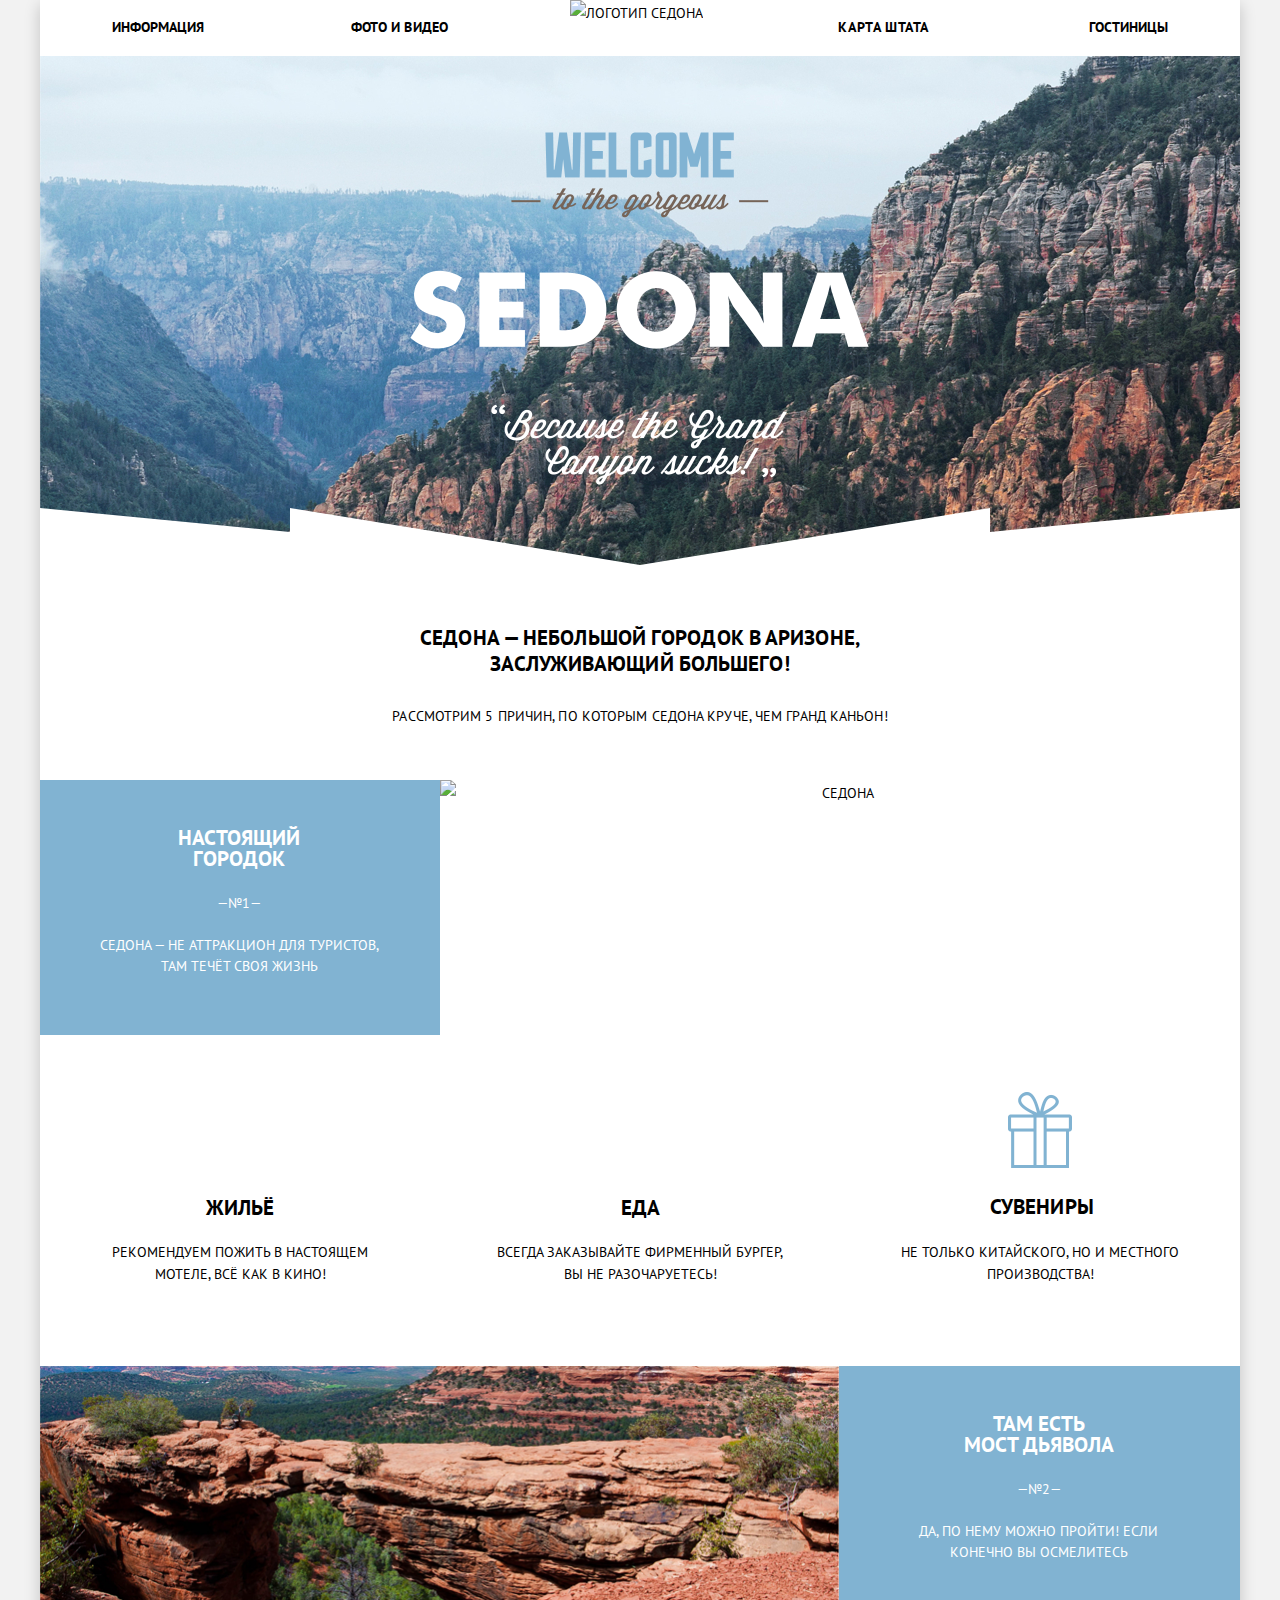
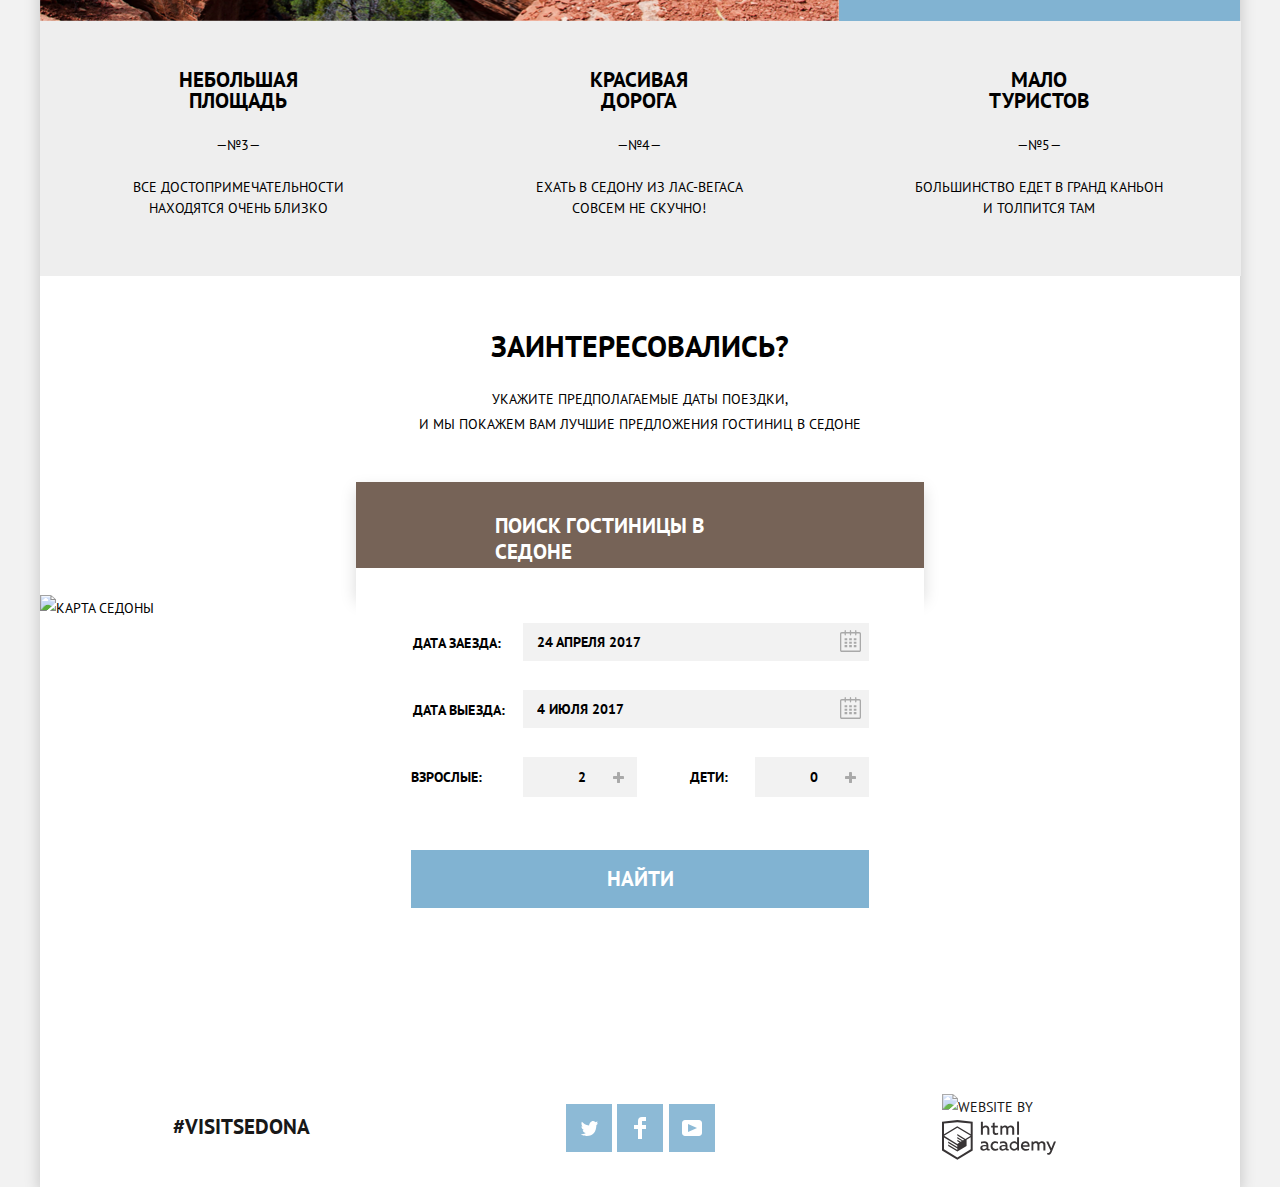
==== commit 8382f0ab: "Update index.html" ====
--- a/index.html
+++ b/index.html
@@ -103,14 +103,12 @@
         </p>
       </div>
       <div class="modal">
-        <div class="brown-button modal-link" tabindex="0">
-          <a href="" class="text-button">Поиск гостиницы в Седоне</a>
-        </div>
-        <form action="https://echo.htmlacademy.ru" method="post" class="modal-form">
+        <a href="" class="text-button brown-button modal-link">Поиск гостиницы в Седоне</a>
+        <form action="https://echo.htmlacademy.ru" method="post" class="modal-form modal-form-show">
           <div class="reservation-date">
             <div class="arrival-date">
               <label for="arrival-date">Дата заезда: </label>
-              <input type="text" id="arrival-date" name="arrival-date" class="modal-item" placeholder="24 апреля 2017">
+              <input type="text" id="arrival-date" name="arrival-date" class="modal-item" placeholder="24 апреля 2017" required>
               <button type="button" class="date-button" aria-label="Календарь">
                 <svg width="21" height="23" viewBox="0 0 21 23" fill="#A9A9A9" xmlns="http://www.w3.org/2000/svg">
                   <path fill-rule="evenodd" clip-rule="evenodd"
@@ -124,7 +122,8 @@
             </div>
             <div class="arrival-date">
               <label for="date-of-depature">Дата выезда: </label>
-              <input type="text" id="date-of-depature" name="date-of-depature" class="modal-item" placeholder="4 июля 2017">
+              <input type="text" id="date-of-depature" name="date-of-depature" class="modal-item"
+                placeholder="4 июля 2017" required>
               <button type="button" class="date-button" aria-label="Календарь">
                 <svg width="21" height="23" viewBox="0 0 21 23" fill="#A9A9A9" xmlns="http://www.w3.org/2000/svg">
                   <path fill-rule="evenodd" clip-rule="evenodd"
@@ -141,7 +140,7 @@
             <div class="button-adults">
               <label for="adults">Взрослые:</label>
               <button type="button" class="modal-button modal-button--minus"></button>
-              <input type="text" id="adults" name="adults" class="modal-item modal-item__adults" placeholder="2">
+              <input type="text" id="adults" name="adults" class="modal-item modal-item__adults" placeholder="2" required>
               <button type="button" class="modal-button modal-button--plus"></button>
             </div>
             <div class="button-children">
@@ -160,6 +159,7 @@
       </div>
     </section>
     <div class="map">
+      <!-- <iframe src="https://www.google.com/maps/embed?pb=!1m18!1m12!1m3!1d498144.6966137262!2d-112.07407383189287!3d34.89135278421064!2m3!1f0!2f0!3f0!3m2!1i1024!2i768!4f13.1!3m3!1m2!1s0x872da132f942b00d%3A0x5548c523fa6c8efd!2z0KHQtdC00L7QvdCwLCDQkNGA0LjQt9C-0L3QsCA4NjMzNiwg0KHQqNCQ!5e0!3m2!1sru!2sru!4v1571811280733!5m2!1sru!2sru" width="1200" height="590" frameborder="0" style="border:0;" allowfullscreen=""></iframe> -->
       <img src="img/map.jpg" alt="Карта Седоны" width="1200" height="590">
     </div>
   </main>
@@ -206,17 +206,7 @@
       </a>
     </div>
   </footer>
-  <script>
-  var link = document.querySelector(".modal-link");
-  var modalForm = document.querySelector(".modal-form");
-  
-  link.addEventListener("click", function (evt) {
-    evt.preventDefault();
-    modalForm.classList.toggle("modal-none");
-});
-
-
-</script>
+  <script src="js/modal-form.js"></script>
 </body>
 
 </html>
--- a/css/style.css
+++ b/css/style.css
@@ -79,7 +79,6 @@
 }
 
 /* Картинка-приветствие */
-
 
 .first-screen {
     box-sizing: content-box;
@@ -91,7 +90,6 @@
     height: 509px;
     margin: 0 auto;
     overflow: hidden;
-    
 }
 
 .first-screen img {
@@ -103,14 +101,13 @@
 .first-screen::after {
     content: "";
     position: absolute;
-    background-image: url("../img/polygon.png");
+    background-image: url("../img/intro-mask.svg");
     background-repeat: no-repeat;
     width: 100%;
     height: 59px;
-    bottom: -1px;
+    bottom: -2px;
     display: block;
 }
-
 
 /* Списки с преимуществами и рекомендациями */
 
@@ -121,6 +118,8 @@
 
 .main-title {
     display: block;
+    width: 470px;
+    margin: 0 auto;
     padding-top: 60px;
     padding-bottom: 1px;
     letter-spacing: 0.1px;
@@ -166,12 +165,9 @@
 
 .advantages-item__text p {
     margin: 0;
-    margin-top: 17px;
+    margin-top: 19px;
     line-height: 21px;
 }
-
-
-
 
 .blue-background {
     background-color: #81b3d2;
@@ -183,20 +179,29 @@
 }
 
 .advantages-item .title {
+    width: 155px;
     padding-top: 47px;
     padding-bottom: 16px;
-    margin: 0;
+    margin: 0 auto;
     line-height: 21px;
 }
 
 .grey .advantages-item h3 {
+    width: 124px;
+    margin: 0 auto;
     padding-top: 48px;
 }
 
 .grey .advantages-item p {
-    margin: 0;
+    width: 261px;
+    margin: 0 auto;
     margin-top: 19px;
     line-height: 21px;
+}
+
+.grey .advantages-item .text-5 {
+    display: block;
+    width: 256px;
 }
 
 .recommendations-title {
@@ -292,12 +297,87 @@
 }
 
 .modal-form {
+    display: none;
+    position: absolute;
+    font-weight: 700;
+    margin: 0;
+    top: 86px;
+    padding: 55px;
+    box-sizing: content-box;
+    background-color: #ffffff;
+    left: 50%;
+    transform: translateX(-50%);
+}
+
+.modal-form-show {
     display: block;
-    font-weight: 700;
-    margin: 0;
-    width: 458px;
-    box-sizing: content-box;
-}
+    animation: bounce 0,6s;
+    -webkit-animation: bounce 0,6s;
+    /* animation-direction: alternate; */
+}
+
+/* .visually-hidden-modal {
+    position: absolute;
+    clip: rect(0 0 0 0);
+    width: 1px;
+    height: 1px;
+    margin: -1px;
+    animation: bounce 0,6s;
+    -webkit-animation: bounce 0,6s;
+    animation-direction: alternate;
+} */
+
+/* Анимация */
+
+@keyframes bounce {
+    0% {
+        transform: translateY(-2000px);
+        -webkit-transform: translateY(-2000px);
+        -moz-transform: translateY(-2000px);
+        -ms-transform: translateY(-2000px);
+        -o-transform: translateY(-2000px);
+}
+    70% {
+    transform: translateY(30px);
+    -webkit-transform: translateY(30px);
+    -moz-transform: translateY(30px);
+    -ms-transform: translateY(30px);
+    -o-transform: translateY(30px);
+}
+100% {
+    transform: translateY(0);
+    -webkit-transform: translateY(0);
+    -moz-transform: translateY(0);
+    -ms-transform: translateY(0);
+    -o-transform: translateY(0);
+}
+}
+
+@-webkit-keyframes bounce {
+    0% {
+        transform: translateY(-2000px);
+        -webkit-transform: translateY(-2000px);
+        -moz-transform: translateY(-2000px);
+        -ms-transform: translateY(-2000px);
+        -o-transform: translateY(-2000px);
+}
+    70% {
+    transform: translateY(30px);
+    -webkit-transform: translateY(30px);
+    -moz-transform: translateY(30px);
+    -ms-transform: translateY(30px);
+    -o-transform: translateY(30px);
+}
+100% {
+    transform: translateY(0);
+    -webkit-transform: translateY(0);
+    -moz-transform: translateY(0);
+    -ms-transform: translateY(0);
+    -o-transform: translateY(0);
+}
+}
+
+
 
 .modal-form p:first-child {
     margin-top: 55px;
@@ -324,8 +404,6 @@
     border: 2px solid #e5e5e5;
     box-sizing: content-box;
 }
-
-
 
 .arrival-date input[type="text"] {
     position: relative;
@@ -366,7 +444,6 @@
     flex-wrap: nowrap;
     align-content: flex-end;
     align-items: center;
-    padding-top: 55px;
     min-height: 105px;
     width: 458px;
 }
@@ -455,7 +532,6 @@
 .modal .blue-button {
     width: 458px;
     margin-top: 53px;
-    margin-bottom: 55px;
     font-size: 21px;
 
     min-height: 58px;
@@ -504,7 +580,7 @@
 .modal .brown-button {
     padding-top: 31px;
     padding-right: 139px;
-    padding-bottom: 28px;
+    padding-bottom: 30px;
     padding-left: 139px;
 }
 
@@ -514,6 +590,7 @@
     text-transform: uppercase;
     font-weight: 700;
     display: block;
+    outline: none;
 }
 
 .blue-button:hover,
@@ -610,11 +687,6 @@
 }
 
 .filter-form {
-    /* margin-top: 31px;
-    margin-right: 74px;
-    margin-bottom: 33px;
-    margin-left: 72px; */
-
     background-image: url("../img/filter_background.jpg");
     background-size: 1200px 800px;
     background-repeat: no-repeat;
@@ -691,7 +763,7 @@
     background-image: url("../img/checkbox-off-disabled.svg");
 }
 
-.filter-input-checkbox:checked:disabled + label::before {
+.filter-input-checkbox:disabled:checked + label::before {
     background-image: url("../img/checkbox-on-disabled.svg");
 }
 
@@ -1130,16 +1202,20 @@
 }
 
 .modal {
+    position: relative;
     width: 568px;
     display: flex;
     flex-direction: column;
     flex-wrap: wrap;
     align-items: center;
-    margin-left: 315px;
+
     margin-top: -81px;
+    left: 50%;
+    transform: translateX(-50%);
 }
 
 .modal-title {
+    position: relative;
     display: flex;
     flex-direction: column;
     flex-wrap: wrap;
@@ -1177,8 +1253,7 @@
 }
 
 .map {
-    position: relative;
-    margin-top: -395px;
+    position: absolute;
     z-index: 1;
 }
 
@@ -1192,7 +1267,7 @@
 }
 
 .footer-main-page {
-    margin-top: -125px;
+    margin-top: 472px;
     opacity: 0.9;
     position: relative;
     z-index: 1;
@@ -1276,3 +1351,5 @@
 
 
 
+
+
